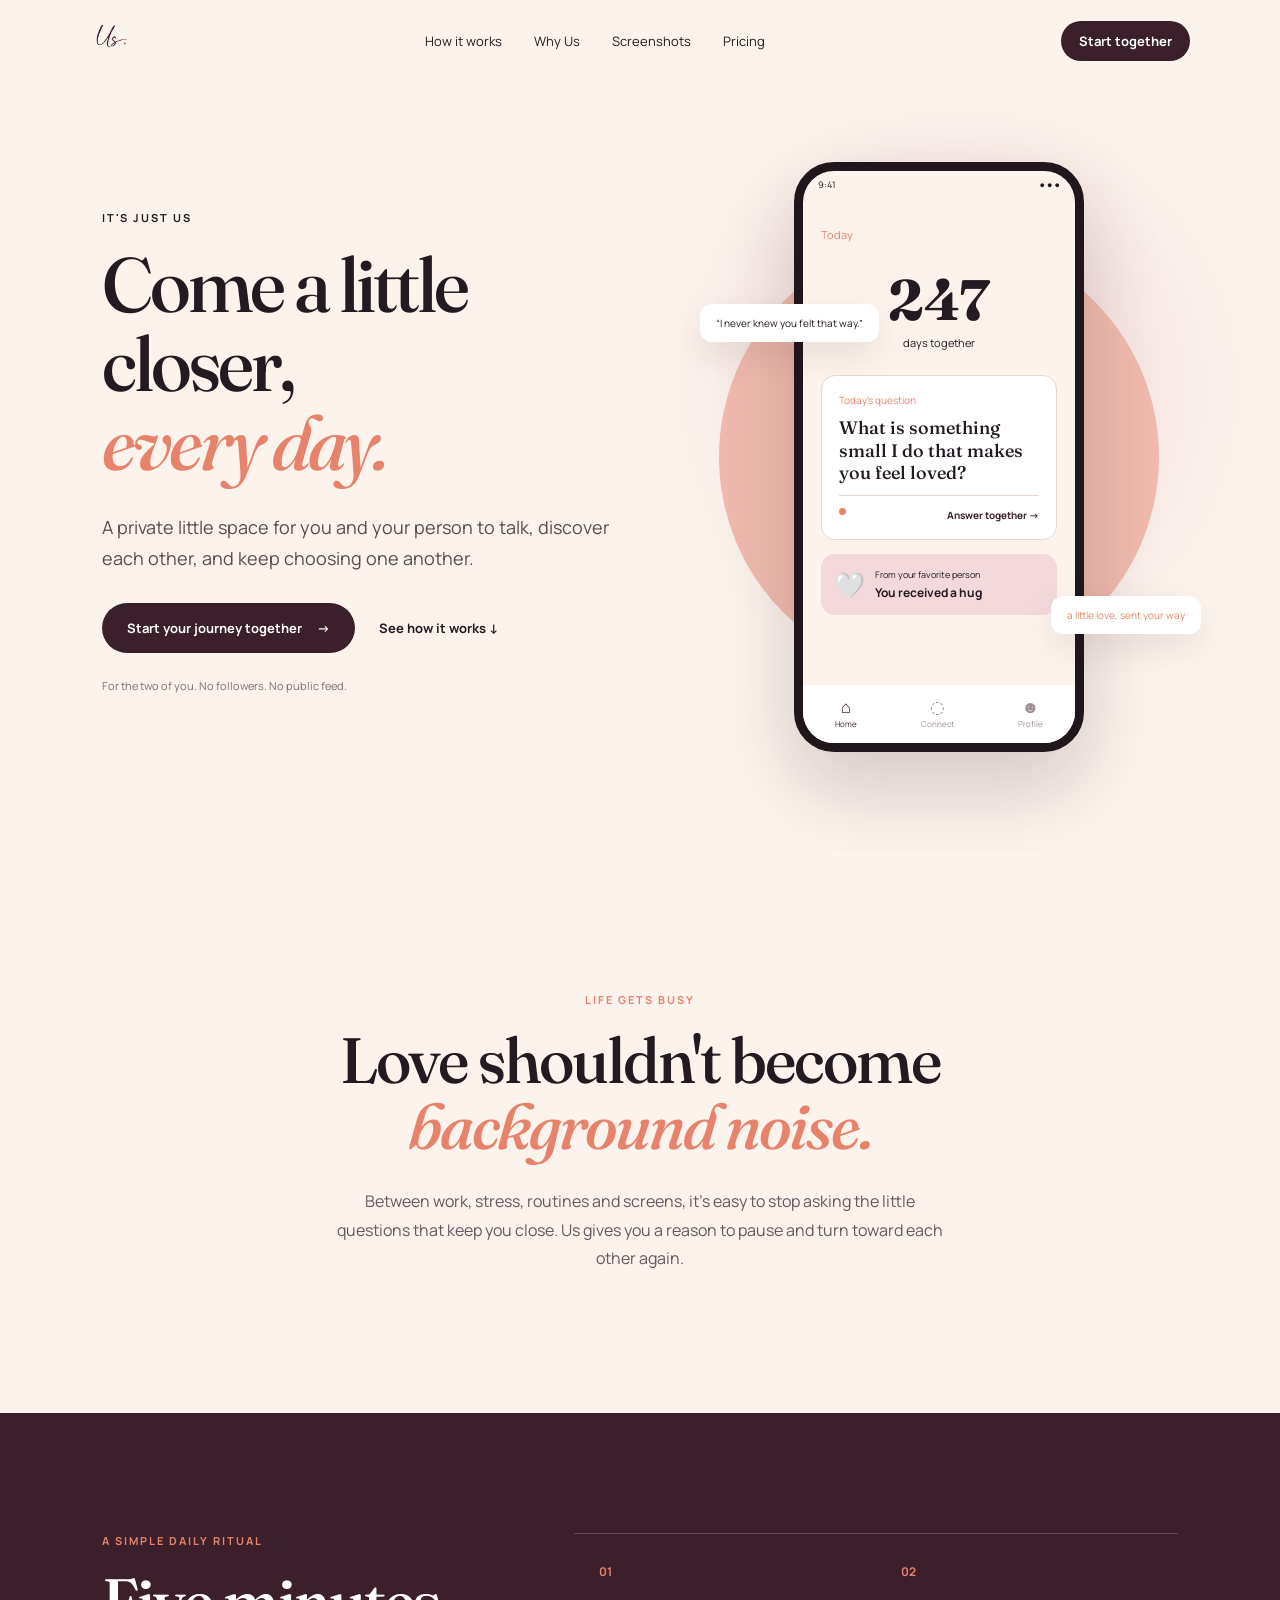
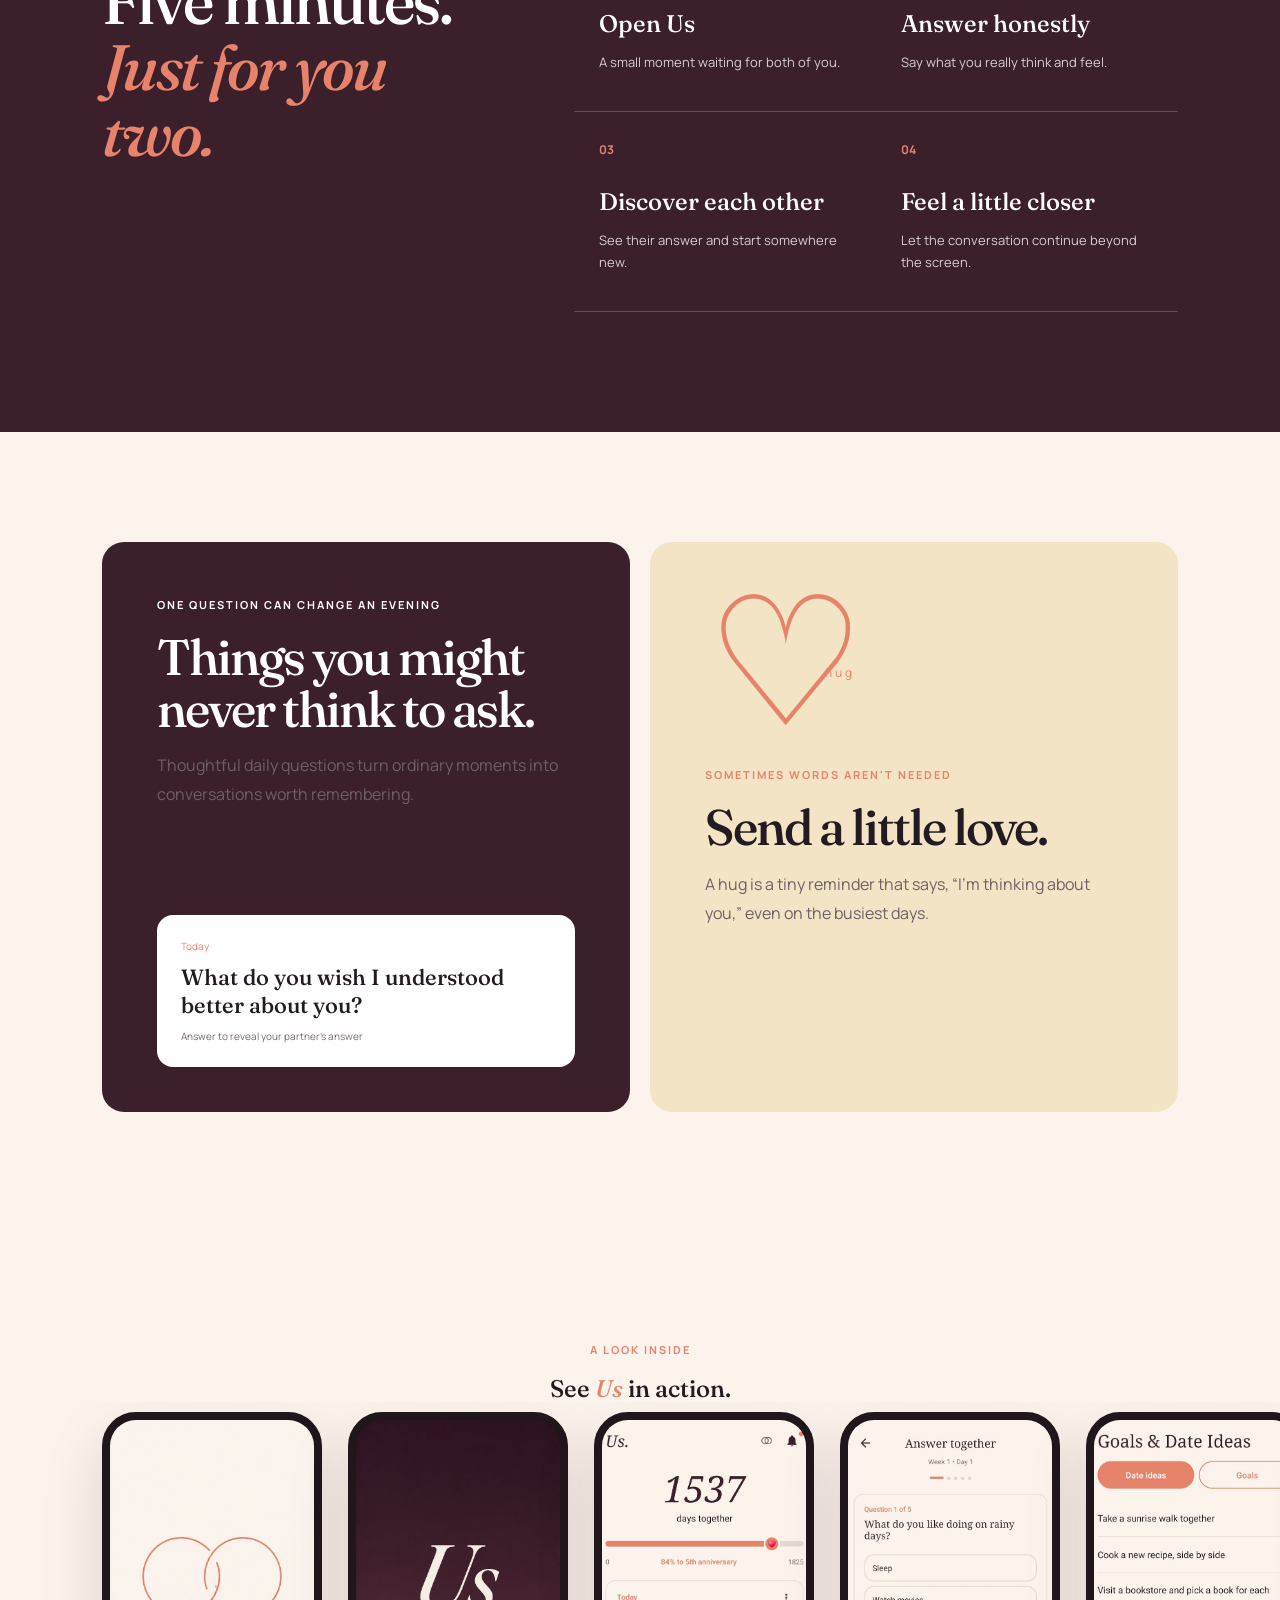
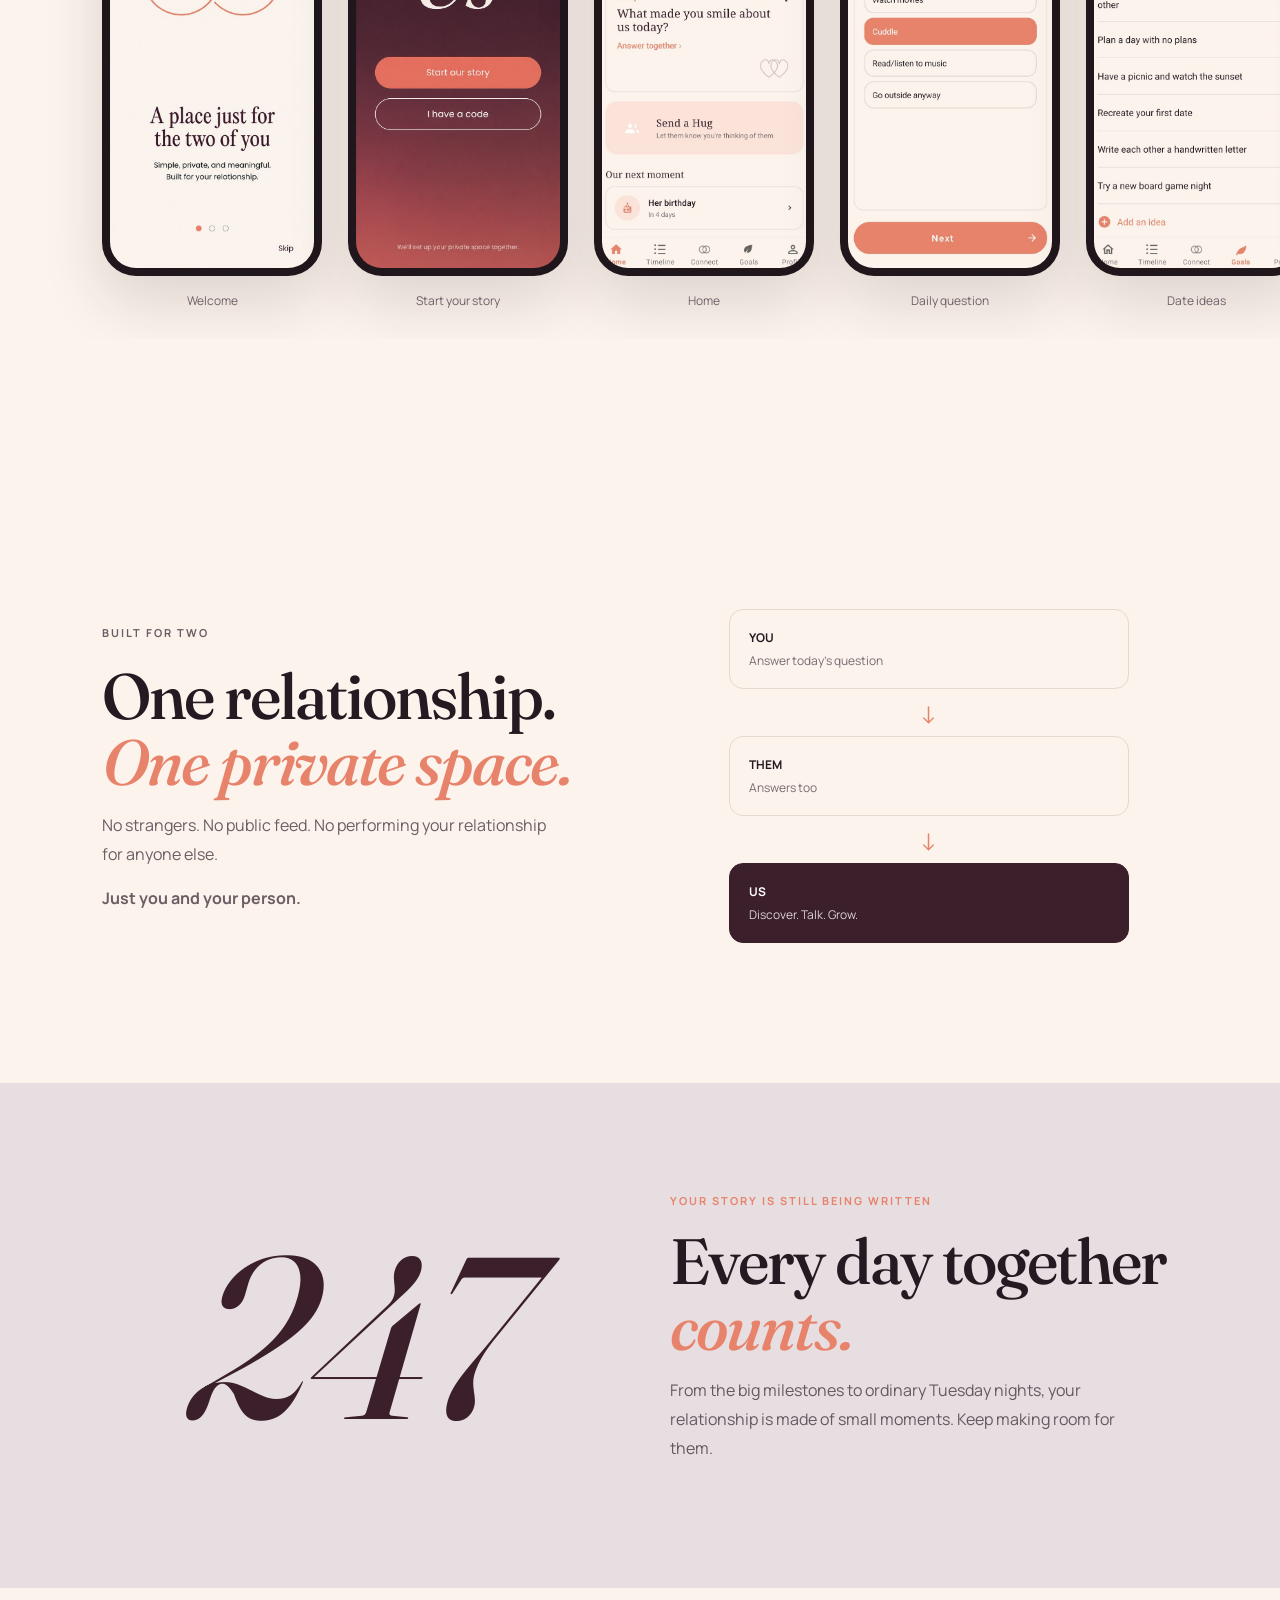
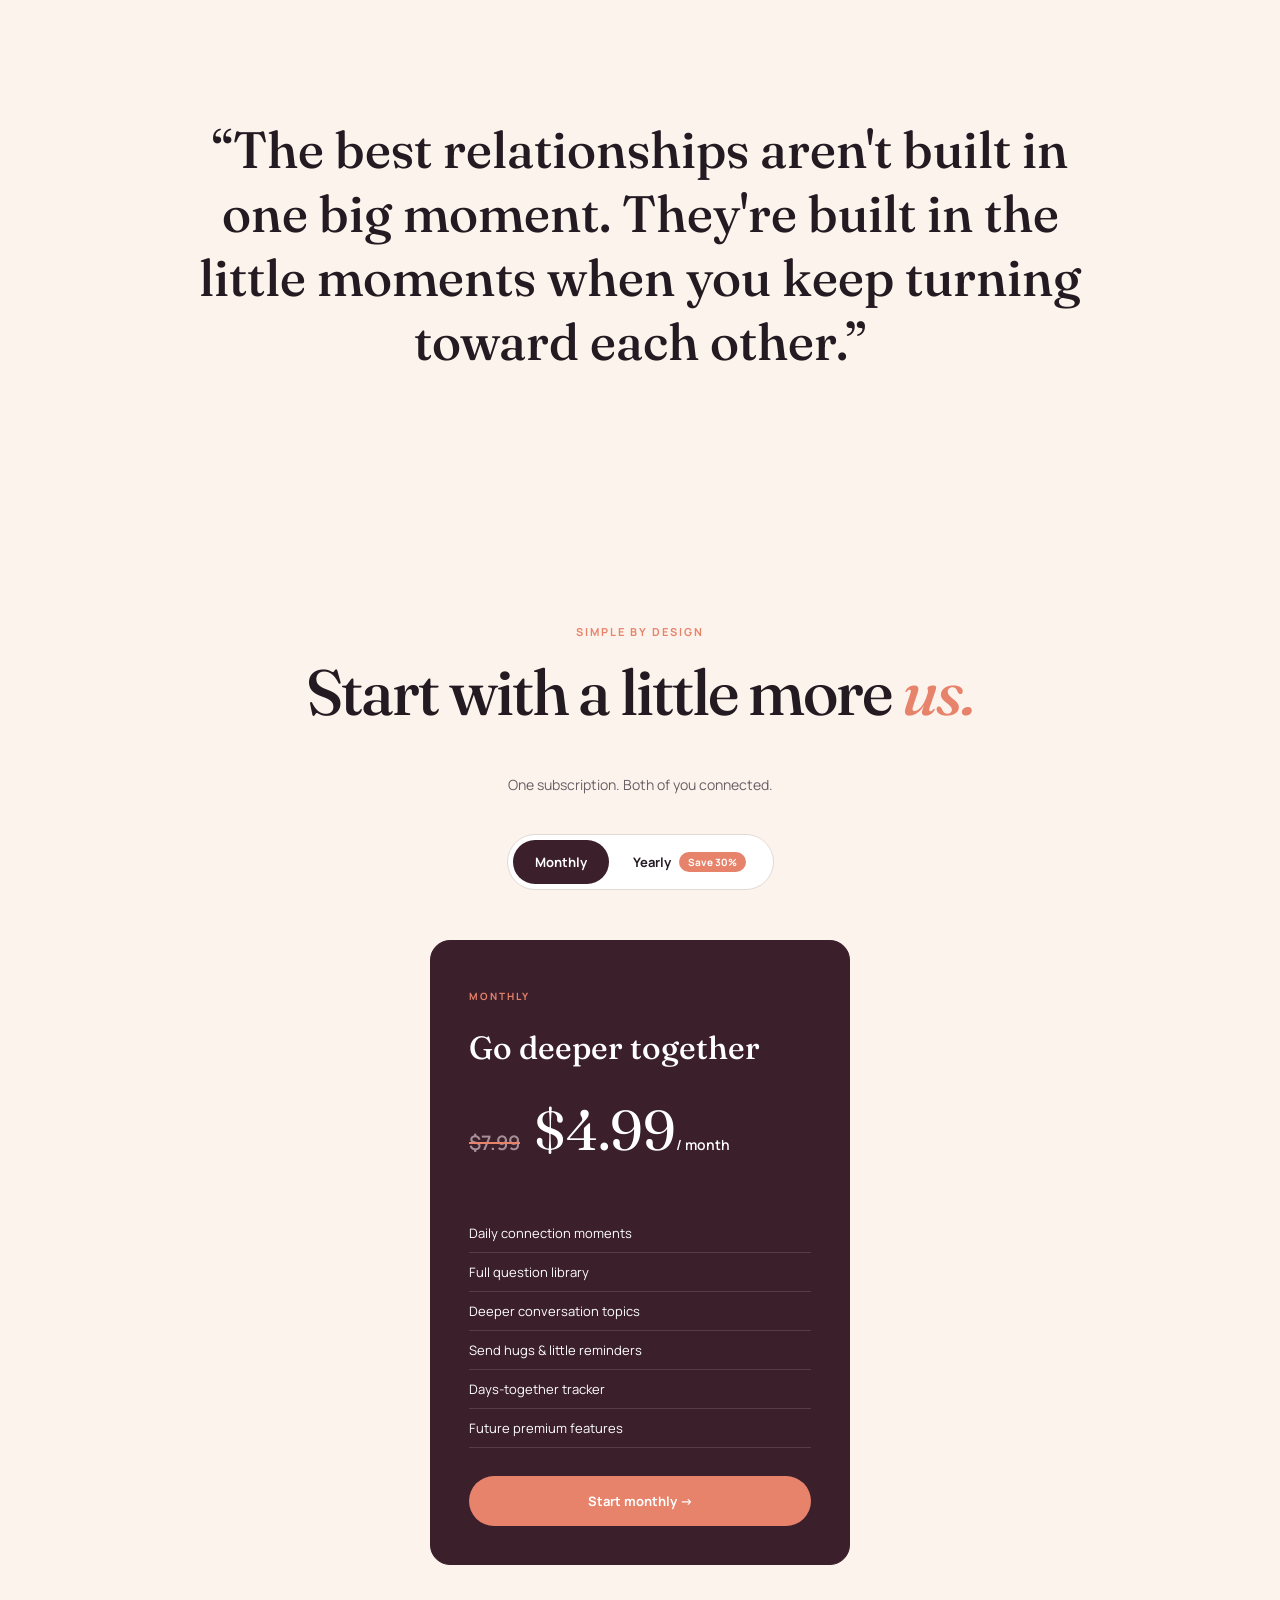
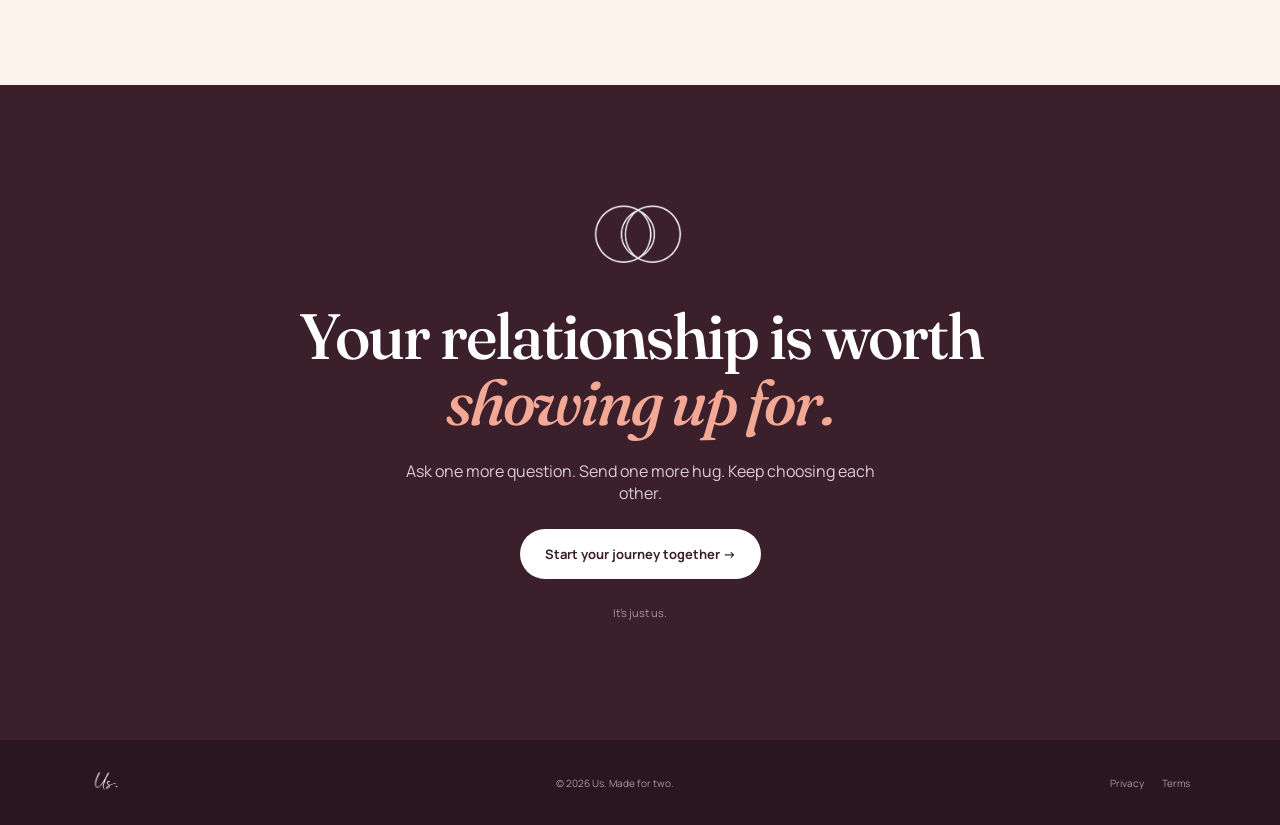
==== index.html @ fa0d7d80 "Add files via upload" ====
<!doctype html><html lang="en"><head><meta charset="utf-8"><meta name="viewport" content="width=device-width,initial-scale=1"><title>Us — Come a little closer, every day.</title><meta name="description" content="Us is a private space for couples to connect through daily questions, shared moments, and little reminders of love."><link rel="preconnect" href="https://fonts.googleapis.com"><link rel="preconnect" href="https://fonts.gstatic.com" crossorigin><link href="https://fonts.googleapis.com/css2?family=Fraunces:opsz,wght@9..144,500;9..144,600;9..144,700&family=Manrope:wght@400;500;600;700&display=swap" rel="stylesheet"><link rel="stylesheet" href="style.css"></head><body>
<nav><a class="brand" href="#"><img src="assets/img_logo_us_wordmark.png" alt="Us"></a><div class="navlinks"><a href="#how">How it works</a><a href="#features">Why Us</a><a href="#screenshots">Screenshots</a><a href="#pricing">Pricing</a></div><a class="btn small" href="#start">Start together</a></nav>
<main>
<section class="hero"><div class="hero-copy"><p class="eyebrow">IT'S JUST US</p><h1>Come a little closer,<br><em>every day.</em></h1><p class="lead">A private little space for you and your person to talk, discover each other, and keep choosing one another.</p><div class="actions"><a class="btn" href="#start">Start your journey together <span>→</span></a><a class="textlink" href="#how">See how it works ↓</a></div><p class="micro">For the two of you. No followers. No public feed.</p></div><div class="phone-wrap"><div class="halo"></div><div class="phone"><div class="status"><span>9:41</span><span>● ● ●</span></div><div class="screen"><p class="today">Today</p><h3>247</h3><p class="days">days together</p><div class="question"><span>Today’s question</span><strong>What is something small I do that makes you feel loved?</strong><div class="qfooter"><i></i><b>Answer together →</b></div></div><div class="hug"><span>🤍</span><div><small>From your favorite person</small><strong>You received a hug</strong></div></div><div class="tabs"><span class="active">⌂<small>Home</small></span><span>◌<small>Connect</small></span><span>☻<small>Profile</small></span></div></div></div><div class="floating-note note1">“I never knew you felt that way.”</div><div class="floating-note note2">a little love, sent your way</div></div></section>
<section class="intro"><p class="eyebrow coral">LIFE GETS BUSY</p><h2>Love shouldn't become<br><em>background noise.</em></h2><p>Between work, stress, routines and screens, it's easy to stop asking the little questions that keep you close. Us gives you a reason to pause and turn toward each other again.</p></section>
<section id="how" class="how"><div><p class="eyebrow coral">A SIMPLE DAILY RITUAL</p><h2>Five minutes.<br><em>Just for you two.</em></h2></div><div class="steps"><article><b>01</b><h3>Open Us</h3><p>A small moment waiting for both of you.</p></article><article><b>02</b><h3>Answer honestly</h3><p>Say what you really think and feel.</p></article><article><b>03</b><h3>Discover each other</h3><p>See their answer and start somewhere new.</p></article><article><b>04</b><h3>Feel a little closer</h3><p>Let the conversation continue beyond the screen.</p></article></div></section>
<section id="features" class="feature-block"><div class="feature-card plum"><p class="eyebrow">ONE QUESTION CAN CHANGE AN EVENING</p><h2>Things you might never think to ask.</h2><p>Thoughtful daily questions turn ordinary moments into conversations worth remembering.</p><div class="mini-card"><span>Today</span><strong>What do you wish I understood better about you?</strong><small>Answer to reveal your partner's answer</small></div></div><div class="feature-card cream"><div class="hug-art">♡<span>hug</span></div><p class="eyebrow coral">SOMETIMES WORDS AREN'T NEEDED</p><h2>Send a little love.</h2><p>A hug is a tiny reminder that says, “I'm thinking about you,” even on the busiest days.</p></div></section>
<section id="screenshots" class="screenshots"><p class="eyebrow coral">A LOOK INSIDE</p><h2>See <em>Us</em> in action.</h2><div class="shot-row">
<figure class="shot"><div class="mini-phone"><img src="assets/screenshots/onboarding_intro.jpg" alt="Onboarding screen: a place just for the two of you"></div><figcaption>Welcome</figcaption></figure>
<figure class="shot"><div class="mini-phone"><img src="assets/screenshots/welcome_start.jpg" alt="Start your story screen"></div><figcaption>Start your story</figcaption></figure>
<figure class="shot"><div class="mini-phone"><img src="assets/screenshots/home_screen.jpg" alt="Home screen showing days together counter"></div><figcaption>Home</figcaption></figure>
<figure class="shot"><div class="mini-phone"><img src="assets/screenshots/q_rainy_days.jpg" alt="Daily question screen"></div><figcaption>Daily question</figcaption></figure>
<figure class="shot"><div class="mini-phone"><img src="assets/screenshots/goals_date_ideas.jpg" alt="Date ideas list screen"></div><figcaption>Date ideas</figcaption></figure>
<figure class="shot"><div class="mini-phone"><img src="assets/screenshots/goals_progress.jpg" alt="Shared goals progress screen"></div><figcaption>Shared goals</figcaption></figure>
<figure class="shot"><div class="mini-phone"><img src="assets/screenshots/timeline_photos.jpg" alt="Timeline of couple photos and memories"></div><figcaption>Your timeline</figcaption></figure>
<figure class="shot"><div class="mini-phone"><img src="assets/screenshots/milestone_365.jpg" alt="365 days together milestone screen"></div><figcaption>Milestones</figcaption></figure>
<figure class="shot"><div class="mini-phone"><img src="assets/screenshots/privacy_promise.jpg" alt="Privacy promise screen"></div><figcaption>Private, always</figcaption></figure>
</div></section>
<section class="private"><div class="private-copy"><p class="eyebrow coral">BUILT FOR TWO</p><h2>One relationship.<br><em>One private space.</em></h2><p>No strangers. No public feed. No performing your relationship for anyone else.</p><p><strong>Just you and your person.</strong></p></div><div class="flow"><div>YOU <span>Answer today’s question</span></div><i>↓</i><div>THEM <span>Answers too</span></div><i>↓</i><div class="usflow">US <span>Discover. Talk. Grow.</span></div></div></section>
<section class="story"><div class="number">247</div><div><p class="eyebrow coral">YOUR STORY IS STILL BEING WRITTEN</p><h2>Every day together<br><em>counts.</em></h2><p>From the big milestones to ordinary Tuesday nights, your relationship is made of small moments. Keep making room for them.</p></div></section>
<section class="quote"><blockquote>“The best relationships aren't built in one big moment. They're built in the little moments when you keep turning toward each other.”</blockquote></section>
<section id="pricing" class="pricing"><p class="eyebrow coral">SIMPLE BY DESIGN</p><h2>Start with a little more <em>us.</em></h2><p class="both center">One subscription. Both of you connected.</p>
<div class="toggle" role="tablist" aria-label="Billing period"><button type="button" class="toggle-btn active" data-plan="monthly">Monthly</button><button type="button" class="toggle-btn" data-plan="yearly">Yearly <span class="save">Save 30%</span></button></div>
<div class="plans">
<article class="premium" data-plan-card="monthly"><p class="plan">MONTHLY</p><h3>Go deeper together</h3><div class="price-block"><span class="price-was">$7.99</span><span class="price-now">$4.99<small>/ month</small></span></div><ul><li>Daily connection moments</li><li>Full question library</li><li>Deeper conversation topics</li><li>Send hugs & little reminders</li><li>Days-together tracker</li><li>Future premium features</li></ul><a href="#start" class="btn">Start monthly →</a></article>
<article class="premium best" data-plan-card="yearly" hidden><span class="best-badge">Save 30%</span><p class="plan">YEARLY</p><h3>Go deeper together</h3><div class="price-block"><span class="price-was">$95.88</span><span class="price-now">$41.90<small>/ year</small></span></div><p class="price-note">Just $3.49/month, billed annually</p><ul><li>Daily connection moments</li><li>Full question library</li><li>Deeper conversation topics</li><li>Send hugs & little reminders</li><li>Days-together tracker</li><li>Future premium features</li></ul><a href="#start" class="btn">Start yearly →</a></article>
</div>
<script>document.querySelectorAll('.toggle-btn').forEach(function(btn){btn.addEventListener('click',function(){document.querySelectorAll('.toggle-btn').forEach(function(b){b.classList.remove('active')});btn.classList.add('active');var plan=btn.getAttribute('data-plan');document.querySelectorAll('[data-plan-card]').forEach(function(el){el.hidden=el.getAttribute('data-plan-card')!==plan;});});});</script>
</section>
<section class="final" id="start"><img src="assets/img_logo_mark.png" alt="Us"><h2>Your relationship is worth<br><em>showing up for.</em></h2><p>Ask one more question. Send one more hug. Keep choosing each other.</p><a class="btn light" href="#">Start your journey together →</a><small>It's just us.</small></section>
</main><footer><img src="assets/img_logo_us_wordmark.png" alt="Us"><span>© 2026 Us. Made for two.</span><div><a href="#">Privacy</a><a href="#">Terms</a></div></footer>
</body></html>
---- style.css ----
:root{--plum:#3B1F2B;--coral:#E8836B;--cream:#FBF3EC;--ink:#241A22;--line:#E4D9D0;--gold:#C9A24B}*{box-sizing:border-box}html{scroll-behavior:smooth}body{margin:0;background:var(--cream);color:var(--ink);font-family:Manrope,Arial,sans-serif}nav{height:82px;display:flex;align-items:center;justify-content:space-between;padding:0 7%;position:relative;z-index:5}.brand img,footer img{height:33px;width:auto}.navlinks{display:flex;gap:32px}.navlinks a,footer a{font-size:13px;color:var(--ink);text-decoration:none}.btn{display:inline-flex;gap:15px;align-items:center;justify-content:center;background:var(--plum);color:white;text-decoration:none;padding:16px 25px;border-radius:999px;font-size:13px;font-weight:700}.btn.small{padding:11px 18px}.hero{min-height:720px;padding:80px 8% 100px;display:grid;grid-template-columns:1.05fr .95fr;gap:70px;align-items:center;overflow:hidden;background:radial-gradient(circle at 75% 40%,#f3d9dc 0,transparent 29%)}.eyebrow{font-size:11px;letter-spacing:2px;font-weight:700;margin:0 0 20px}.coral{color:var(--coral)}h1,h2{font-family:Fraunces,Georgia,serif;font-weight:500;line-height:1.03;margin:0}h1{font-size:clamp(54px,6vw,86px);letter-spacing:-3px}h1 em,h2 em{font-style:italic;color:var(--coral)}.lead{font-size:18px;line-height:1.7;max-width:560px;margin:30px 0;color:#594b52}.actions{display:flex;align-items:center;gap:24px}.textlink{font-size:13px;color:var(--ink);text-decoration:none;font-weight:700}.micro{font-size:11px;margin-top:25px;color:#7e7076}.phone-wrap{position:relative;min-height:500px;display:flex;justify-content:center;align-items:center}.halo{position:absolute;width:440px;height:440px;border-radius:50%;background:#f0bbae}.phone{width:290px;height:590px;background:#1f171c;border:9px solid #1f171c;border-radius:40px;position:relative;z-index:1;box-shadow:0 35px 80px #3b1f2b33;overflow:hidden}.status{height:28px;background:var(--cream);padding:7px 15px;font-size:9px;display:flex;justify-content:space-between}.screen{background:var(--cream);height:calc(100% - 28px);padding:28px 18px}.today{color:var(--coral);font-size:11px;margin:0}.screen h3{font-family:Fraunces;font-size:57px;text-align:center;margin:22px 0 0}.days{text-align:center;margin:0 0 25px;font-size:11px}.question{border:1px solid var(--line);background:white;border-radius:14px;padding:17px;display:grid;gap:10px}.question span,.question small{font-size:10px;color:var(--coral)}.question strong{font-family:Fraunces;font-size:18px;line-height:1.25;font-weight:500}.qfooter{border-top:1px solid var(--line);padding-top:12px;display:flex;justify-content:space-between;font-size:10px;color:var(--plum)}.qfooter i{width:7px;height:7px;background:var(--coral);border-radius:50%}.hug{margin-top:14px;background:#f3d9dc;border-radius:14px;padding:13px;display:flex;gap:10px;align-items:center}.hug span{font-size:25px}.hug small,.hug strong{display:block;font-size:9px}.hug strong{font-size:12px;margin-top:3px}.tabs{position:absolute;bottom:0;left:0;right:0;height:58px;background:white;display:flex;justify-content:space-around;padding-top:10px}.tabs span{font-size:17px;text-align:center;color:#9b8e94}.tabs small{display:block;font-size:8px}.tabs .active{color:var(--plum)}.floating-note{position:absolute;z-index:2;background:white;padding:12px 16px;border-radius:12px;font-size:10px;box-shadow:0 14px 35px #3b1f2b18}.note1{left:0;top:24%}.note2{right:-5%;bottom:20%;color:var(--coral)}.intro{text-align:center;padding:140px 20px;max-width:800px;margin:auto}.intro h2,.how h2,.feature-card h2,.private h2,.story h2,.pricing h2,.final h2{font-size:clamp(40px,5vw,68px);letter-spacing:-2px}.intro>p:last-child{max-width:610px;margin:28px auto 0;line-height:1.8;color:#665860}.how{background:var(--plum);color:white;padding:120px 8%;display:grid;grid-template-columns:.8fr 1.2fr;gap:70px}.steps{display:grid;grid-template-columns:1fr 1fr;border-top:1px solid #ffffff33}.steps article{padding:25px;border-bottom:1px solid #ffffff33}.steps b{color:var(--coral);font-size:12px}.steps h3{font-family:Fraunces;font-size:24px;font-weight:500;margin:28px 0 8px}.steps p{font-size:13px;color:#d7cdd2;line-height:1.7}.feature-block{padding:110px 8%;display:grid;grid-template-columns:1fr 1fr;gap:20px}.feature-card{min-height:570px;border-radius:22px;padding:55px;position:relative;overflow:hidden}.feature-card h2{font-size:50px;max-width:500px}.feature-card>p:not(.eyebrow){line-height:1.8;max-width:480px;color:#6d6067}.plum{background:var(--plum);color:white}.plum .mini-card{position:absolute;bottom:45px;left:55px;right:55px;background:#fff;color:var(--ink);border-radius:16px;padding:24px;display:grid;gap:10px}.mini-card span{color:var(--coral);font-size:10px}.mini-card strong{font-family:Fraunces;font-size:22px;font-weight:500}.mini-card small{font-size:10px;color:#75686f}.cream{background:#f3e4c5}.hug-art{height:170px;font-family:Fraunces;font-size:180px;color:var(--coral);line-height:.7;position:relative}.hug-art span{font-family:Manrope;font-size:12px;letter-spacing:3px;position:absolute;top:72px;left:120px}.private{padding:140px 8%;display:grid;grid-template-columns:1fr 1fr;gap:80px;align-items:center}.private-copy p{line-height:1.8;color:#6b5e65;max-width:460px}.flow{max-width:400px;margin:auto;width:100%}.flow div{border:1px solid var(--line);border-radius:14px;padding:19px;font-weight:700;font-size:12px}.flow span{display:block;font-weight:400;color:#776a71;margin-top:6px}.flow i{display:block;text-align:center;font-style:normal;color:var(--coral);font-size:24px;padding:7px}.flow .usflow{background:var(--plum);color:white;border-color:var(--plum)}.flow .usflow span{color:#ddd1d6}.story{background:#e7dee2;padding:110px 8%;display:grid;grid-template-columns:1fr 1fr;align-items:center;gap:60px}.number{font-family:Fraunces;font-size:clamp(110px,18vw,250px);font-style:italic;color:var(--plum);text-align:center}.story p:last-child{line-height:1.8;color:#665860;max-width:480px}.quote{padding:130px 15%;text-align:center}.quote blockquote{font-family:Fraunces;font-size:clamp(30px,4vw,52px);line-height:1.25;margin:0;font-weight:500}.pricing{text-align:center;padding:120px 8%}.pricing h2{margin-bottom:50px}.plans{display:grid;grid-template-columns:1fr 1fr;max-width:850px;margin:auto;text-align:left;gap:18px}.plans article{border:1px solid var(--line);padding:38px;border-radius:20px;background:white;display:flex;flex-direction:column}.plans ul{flex:1}.plans .premium{background:var(--plum);color:white;border-color:var(--plum)}.plan{font-size:10px;letter-spacing:2px;font-weight:700;color:var(--coral)}.plans h3{font-family:Fraunces;font-size:32px;font-weight:500;margin:15px 0}.plans ul{padding:0;list-style:none;margin:28px 0}.plans li{font-size:13px;padding:10px 0;border-bottom:1px solid #e8e0dc}.premium li{border-color:#ffffff22}.price-block{margin:18px 0 26px}.price-view{display:flex;align-items:baseline;gap:14px;font-family:Fraunces;font-size:46px}.price-was{font-family:Manrope;font-size:19px;font-weight:600;color:#c9a3ad;text-decoration:line-through;text-decoration-color:var(--coral)}.price-now small{font-family:Manrope;font-size:12px}.both{font-size:12px;color:#d8cdd2}.outline{display:block;text-align:center;border:1px solid var(--plum);color:var(--plum);text-decoration:none;border-radius:999px;padding:15px;font-size:13px;font-weight:700}.premium .btn{background:var(--coral);width:100%}
.both.center{max-width:480px;margin:0 auto 40px;text-align:center;color:#6b5e65;font-size:14px}
.toggle{display:inline-flex;background:white;border:1px solid var(--line);border-radius:999px;padding:5px;margin:0 auto 50px;gap:2px}
.toggle-btn{border:none;background:transparent;padding:12px 22px;border-radius:999px;font-size:13px;font-weight:700;cursor:pointer;color:var(--ink);display:flex;align-items:center;gap:8px;font-family:Manrope,Arial,sans-serif}
.toggle-btn.active{background:var(--plum);color:white}
.toggle-btn .save{font-size:10px;background:var(--coral);color:white;padding:3px 9px;border-radius:999px;font-weight:700}
.toggle-btn.active .save{background:white;color:var(--coral)}
.plans article[hidden]{display:none}
.plans:has(article[hidden]){grid-template-columns:1fr;max-width:420px}
.plans .premium{position:relative}
.plans .best{border:2px solid var(--coral)}
.best-badge{position:absolute;top:-14px;right:32px;background:var(--coral);color:white;font-size:11px;font-weight:700;padding:6px 14px;border-radius:999px;letter-spacing:.5px}
.price-block{margin:20px 0 28px;display:flex;align-items:baseline;flex-wrap:wrap;gap:14px}
.price-was{font-family:Manrope;font-size:20px;font-weight:600;color:#c9a3ad;text-decoration:line-through;text-decoration-color:var(--coral)}
.premium:not(.best) .price-was{color:#a68f96}
.price-now{font-family:Fraunces;font-size:56px;line-height:1}
.price-now small{font-family:Manrope;font-size:14px;font-weight:600}
.price-view small{font-family:Manrope;font-size:12px}
.price-note{font-size:12px;color:#d8cdd2;margin:8px 0 0}
.screenshots{text-align:center;padding:120px 0 130px}
.screenshots h2{padding:0 8%}
.shots-note{font-size:13px;color:#8b7c83;max-width:460px;margin:22px auto 55px}
.shot-row{display:flex;gap:26px;overflow-x:auto;padding:10px 8% 30px;scroll-snap-type:x mandatory;-webkit-overflow-scrolling:touch}
.shot{flex:0 0 220px;scroll-snap-align:center;margin:0}
.mini-phone{width:220px;aspect-ratio:640/1350;background:#1f171c;border:8px solid #1f171c;border-radius:34px;overflow:hidden;box-shadow:0 25px 60px #3b1f2b26}
.mini-phone img{width:100%;height:100%;object-fit:cover;display:block}
.shot figcaption{margin-top:16px;font-size:12px;color:#6d6067}.final{background:var(--plum);color:white;text-align:center;padding:120px 20px}.final img{height:58px;filter:brightness(0) invert(1);margin-bottom:35px}.final h2 em{color:#f2a895}.final p{color:#d9cdd2;margin:25px auto;max-width:500px}.light{background:white;color:var(--plum)}.final small{display:block;margin-top:26px;color:#a998a0;font-size:11px}footer{padding:30px 7%;display:flex;align-items:center;justify-content:space-between;background:#2a1620;color:#a998a0;font-size:10px}footer img{filter:brightness(0) invert(1);height:25px}footer div{display:flex;gap:18px}footer a{color:#a998a0;font-size:10px}@media(max-width:800px){nav{padding:0 5%;height:68px}.navlinks{display:none}.hero{grid-template-columns:1fr;padding:60px 7% 80px;text-align:center}.lead{margin-left:auto;margin-right:auto}.actions{justify-content:center;flex-wrap:wrap}.phone-wrap{margin-top:20px}.how,.feature-block,.private,.story{grid-template-columns:1fr;padding:80px 7%}.feature-card{min-height:520px;padding:35px}.plum .mini-card{left:25px;right:25px}.steps{margin-top:20px}.plans{grid-template-columns:1fr}.number{order:2}.screenshots{padding:80px 0 90px}.best-badge{right:24px}.floating-note{display:none}.quote{padding:90px 8%}footer{flex-direction:column;gap:18px}.story h2{font-size:50px}}@media(max-width:480px){h1{letter-spacing:-2px}.hero{padding-top:35px}.phone{transform:scale(.9)}.phone-wrap{min-height:470px}.steps{grid-template-columns:1fr}.feature-card h2{font-size:42px}.intro{padding:100px 20px}}
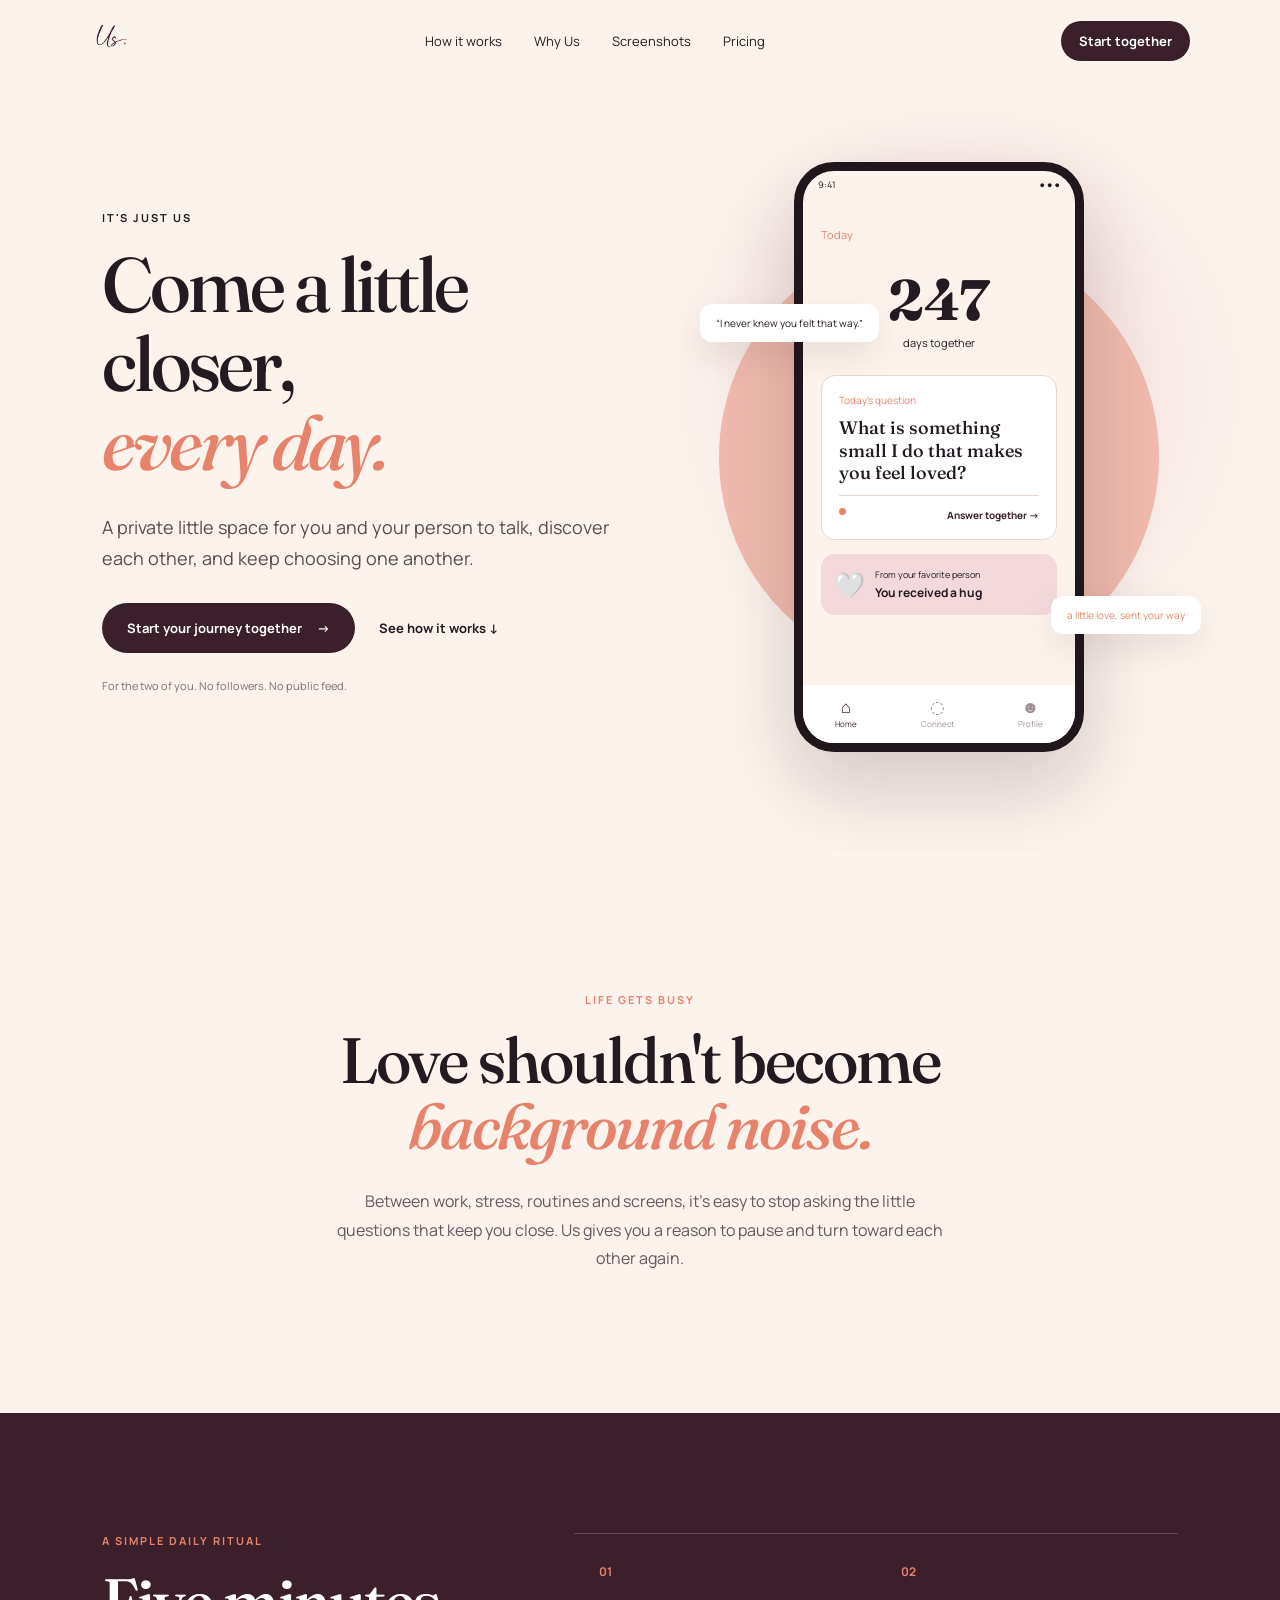
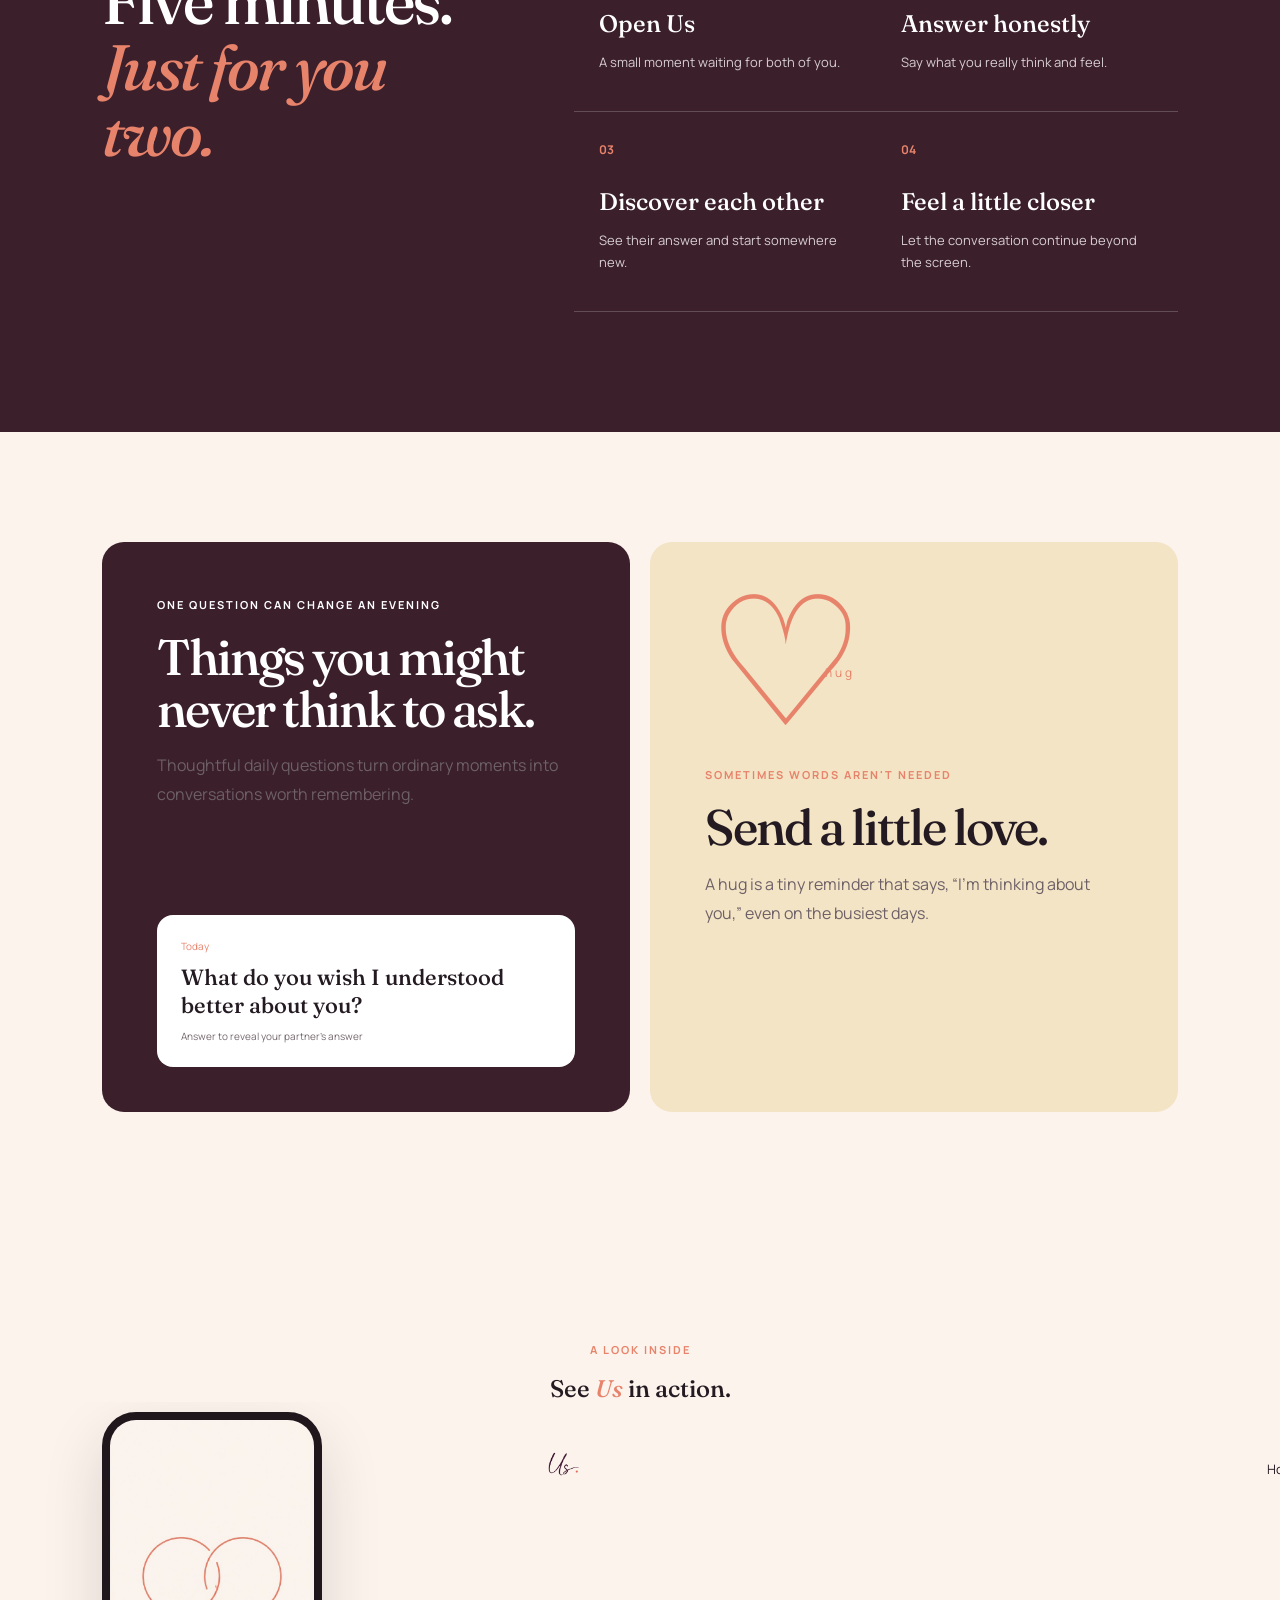
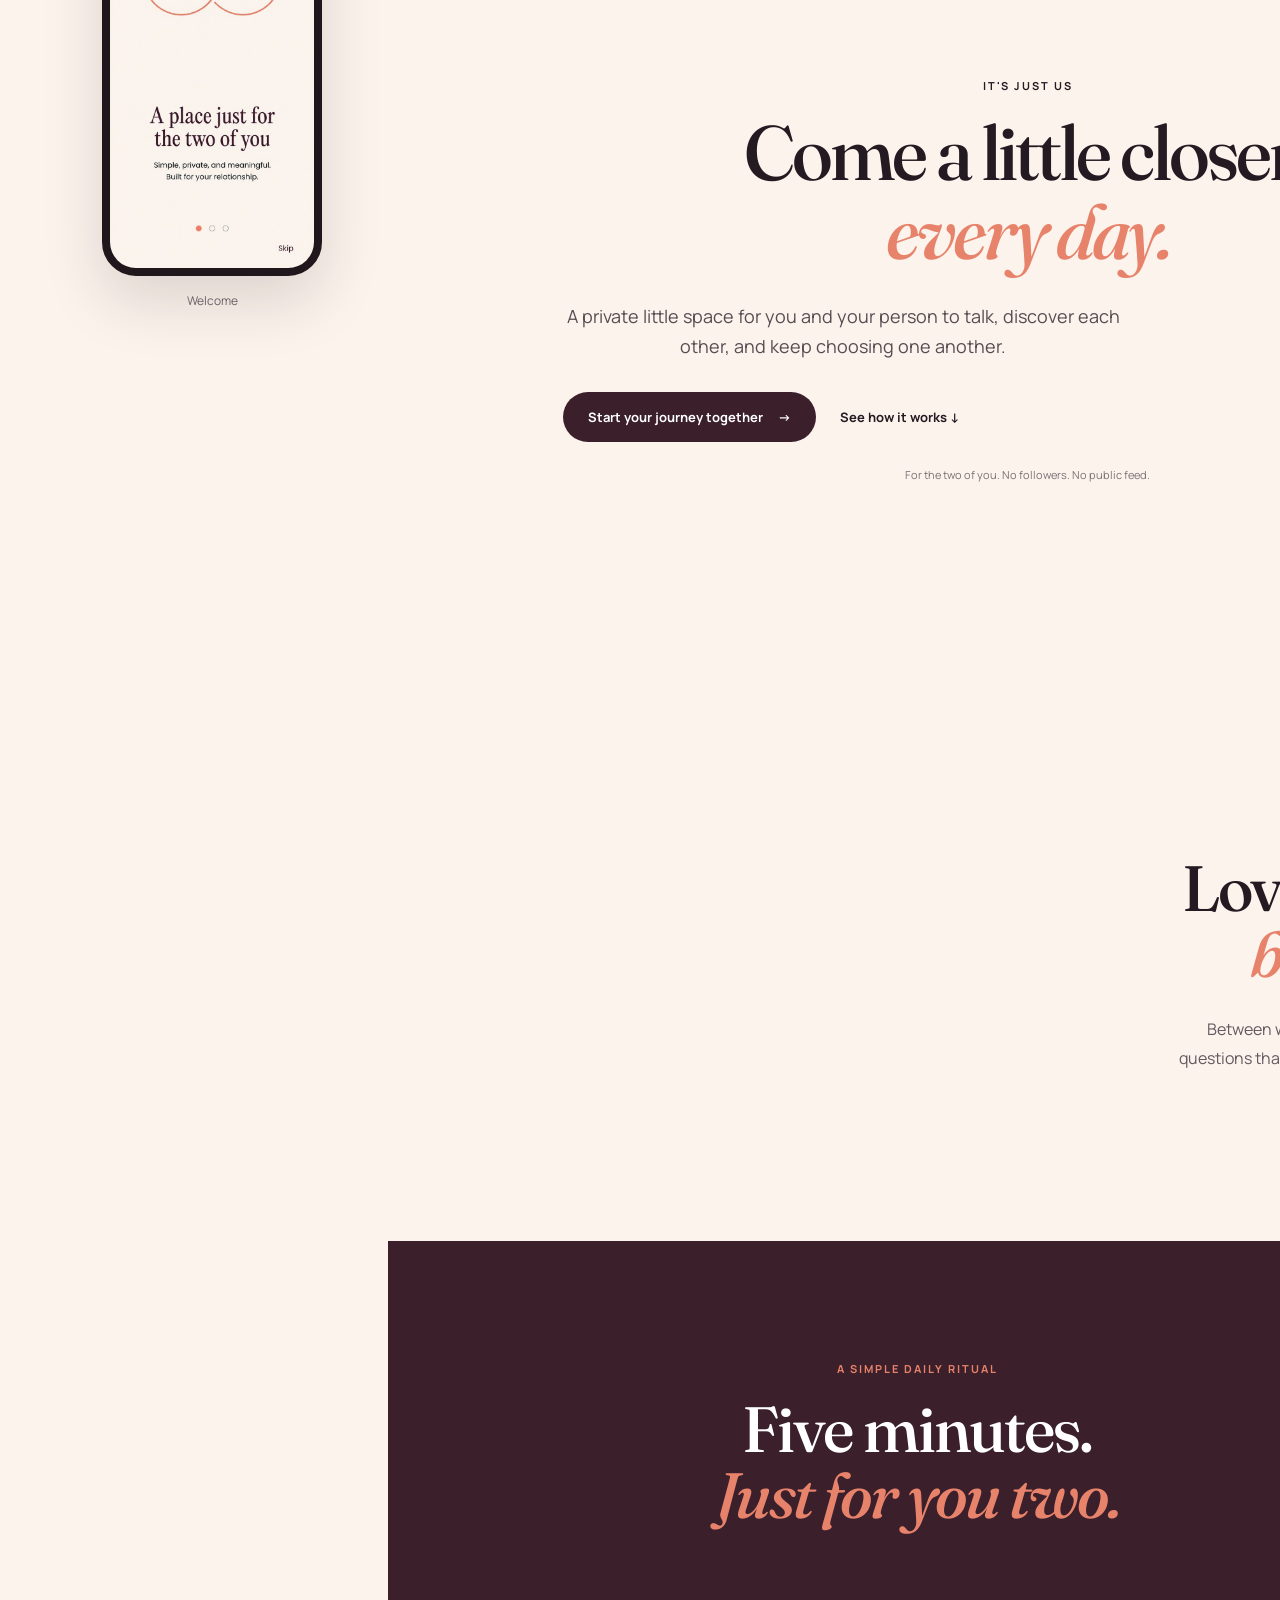
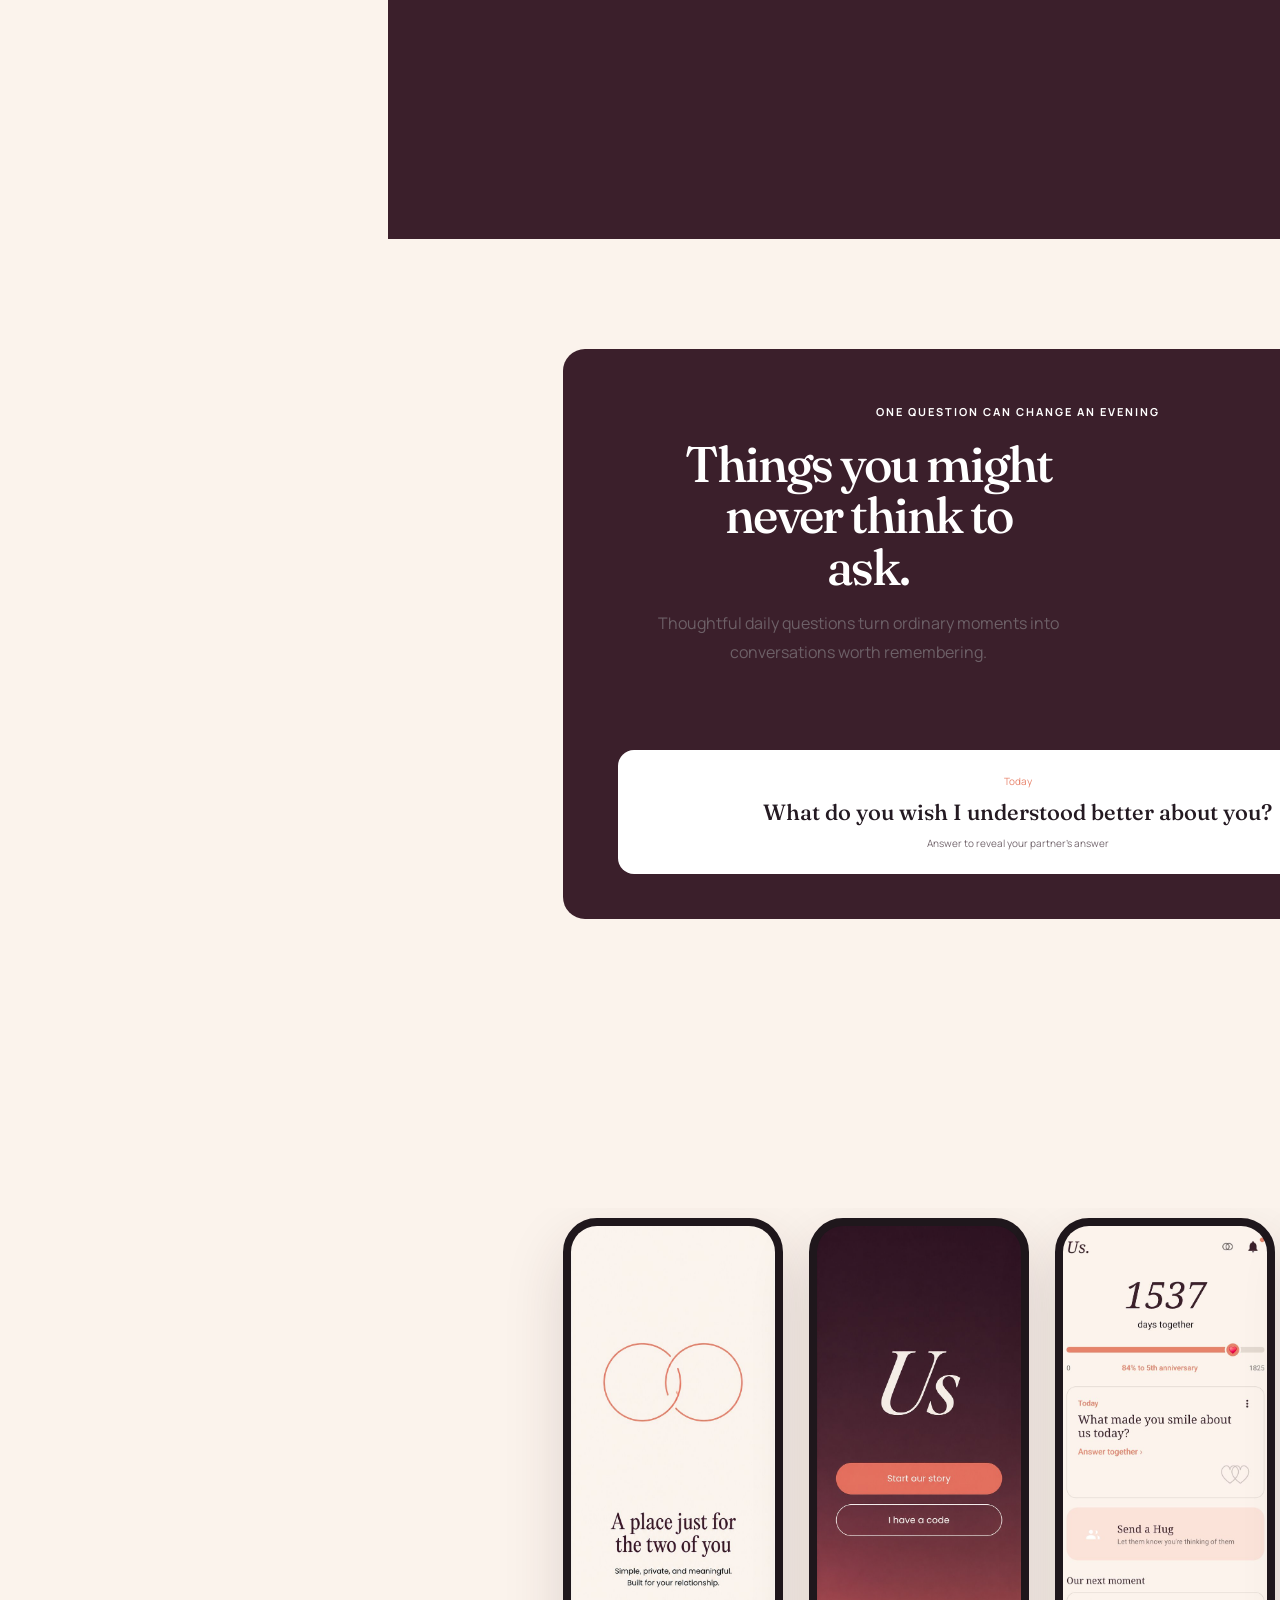
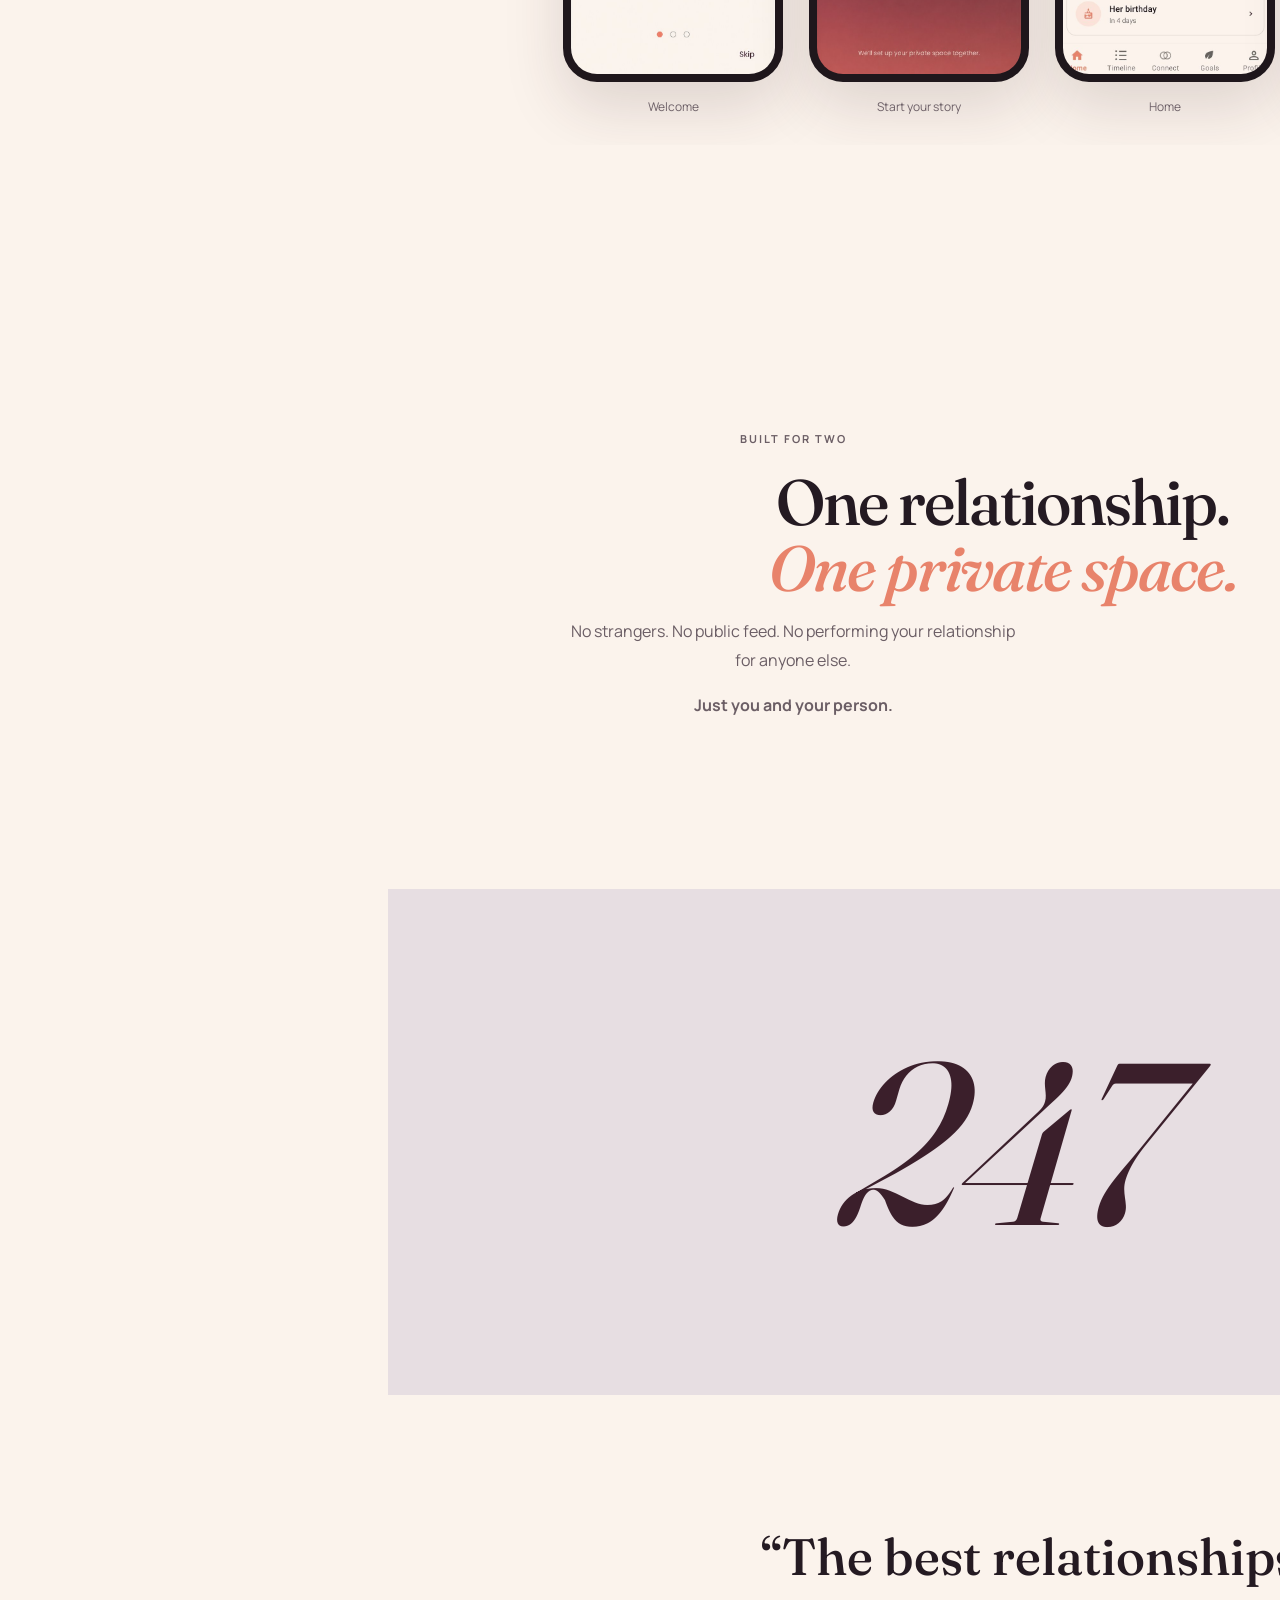
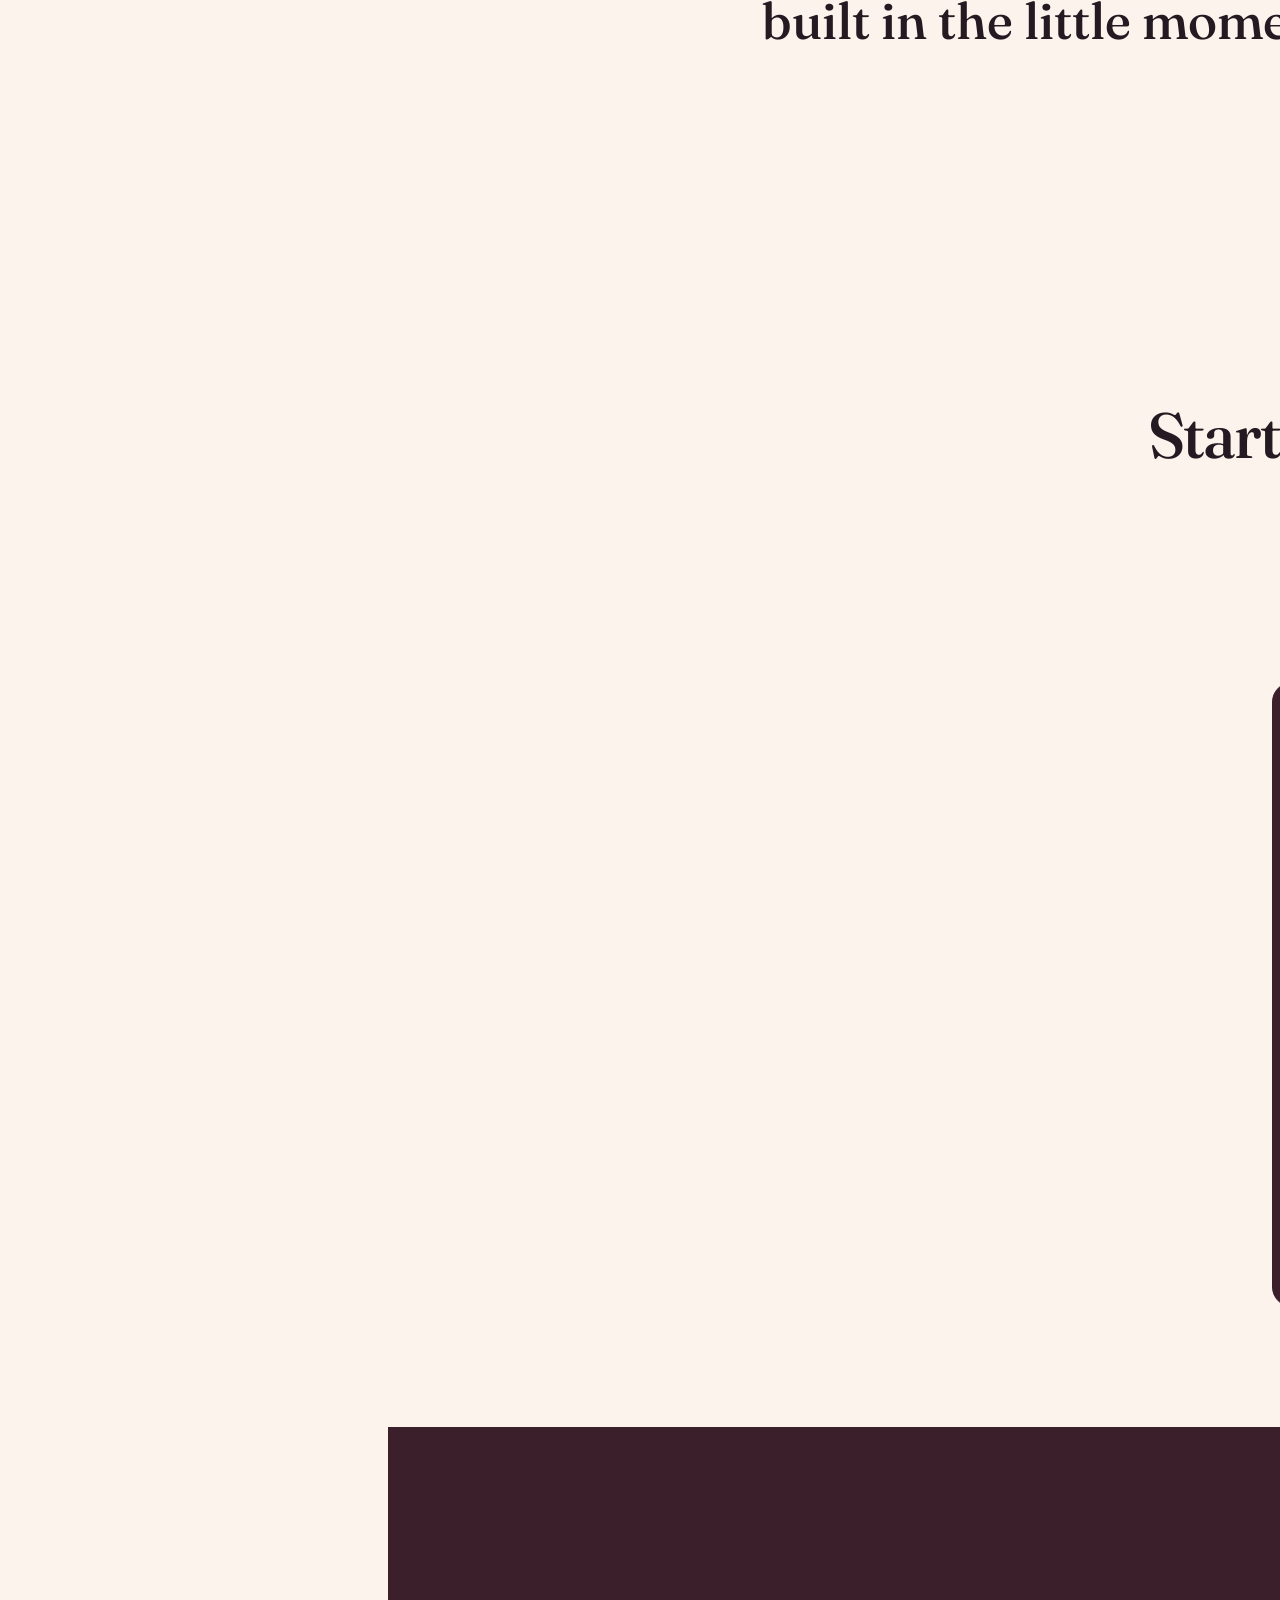
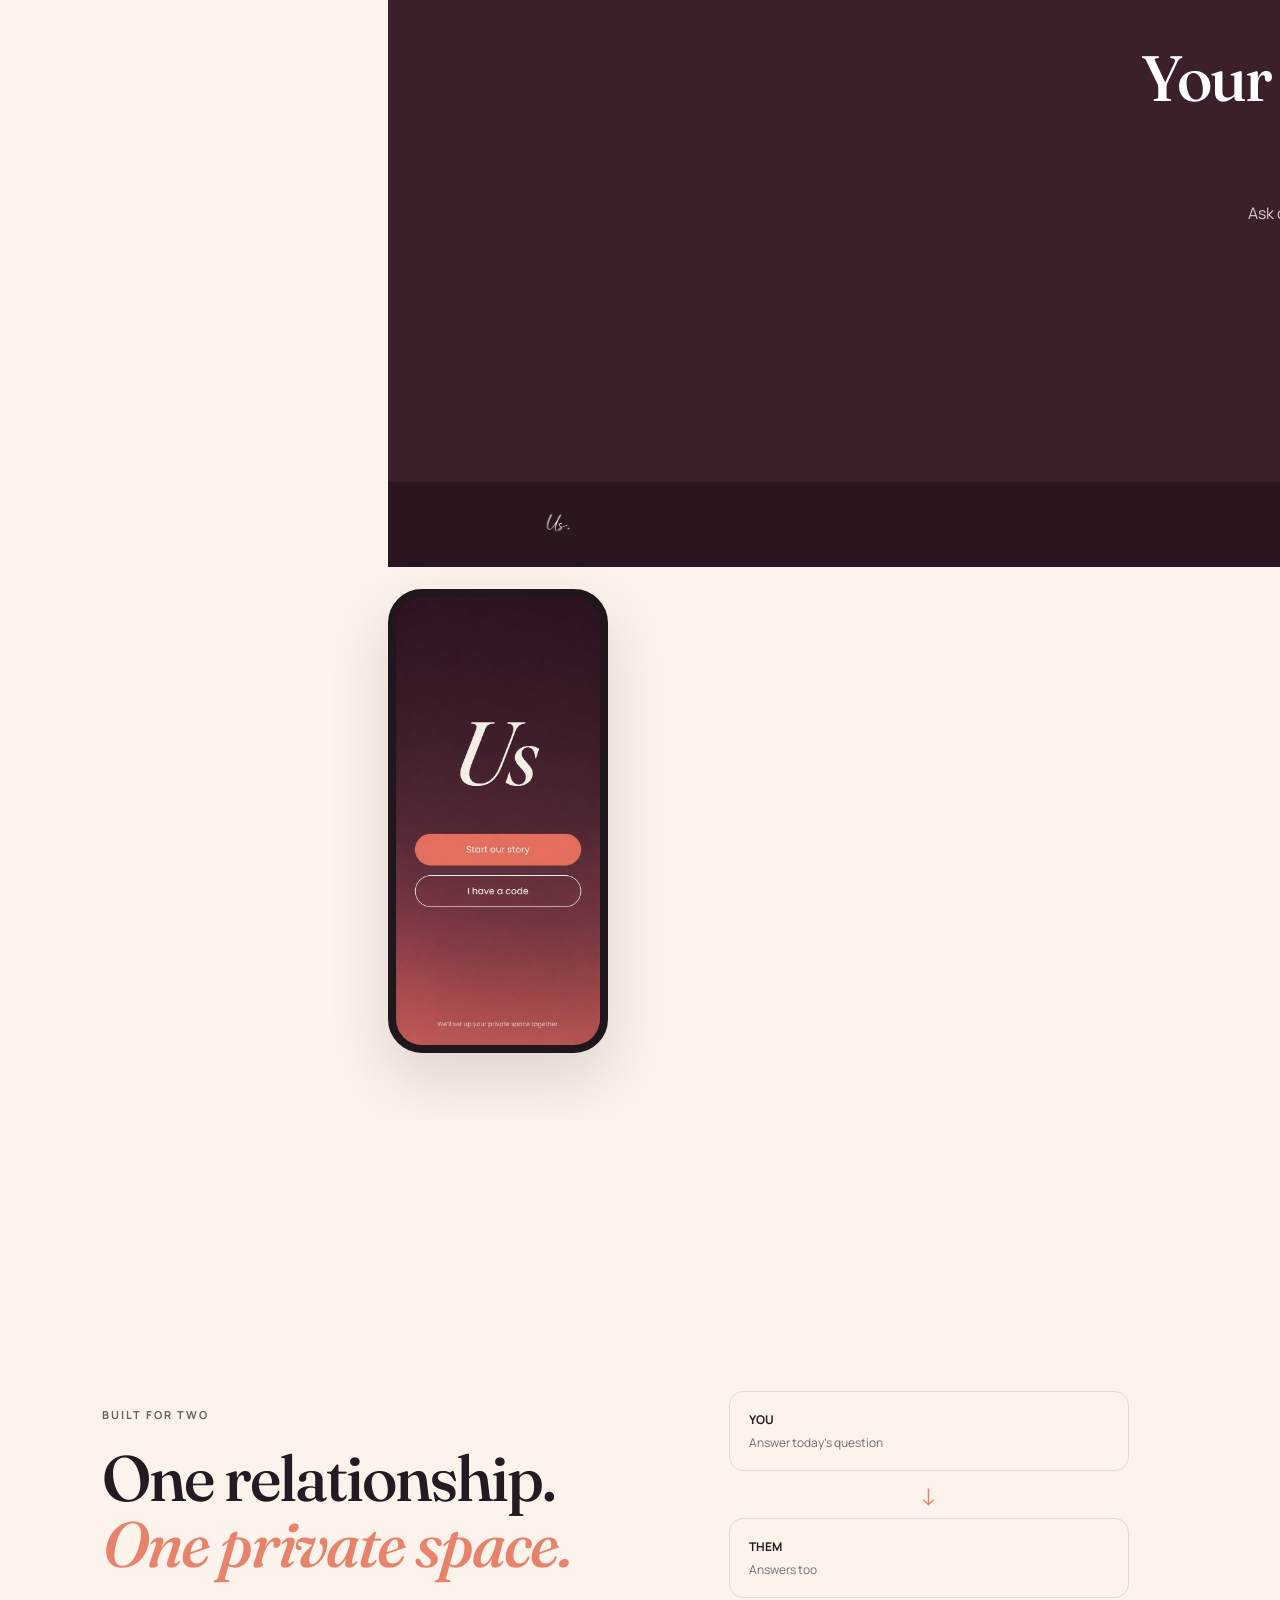
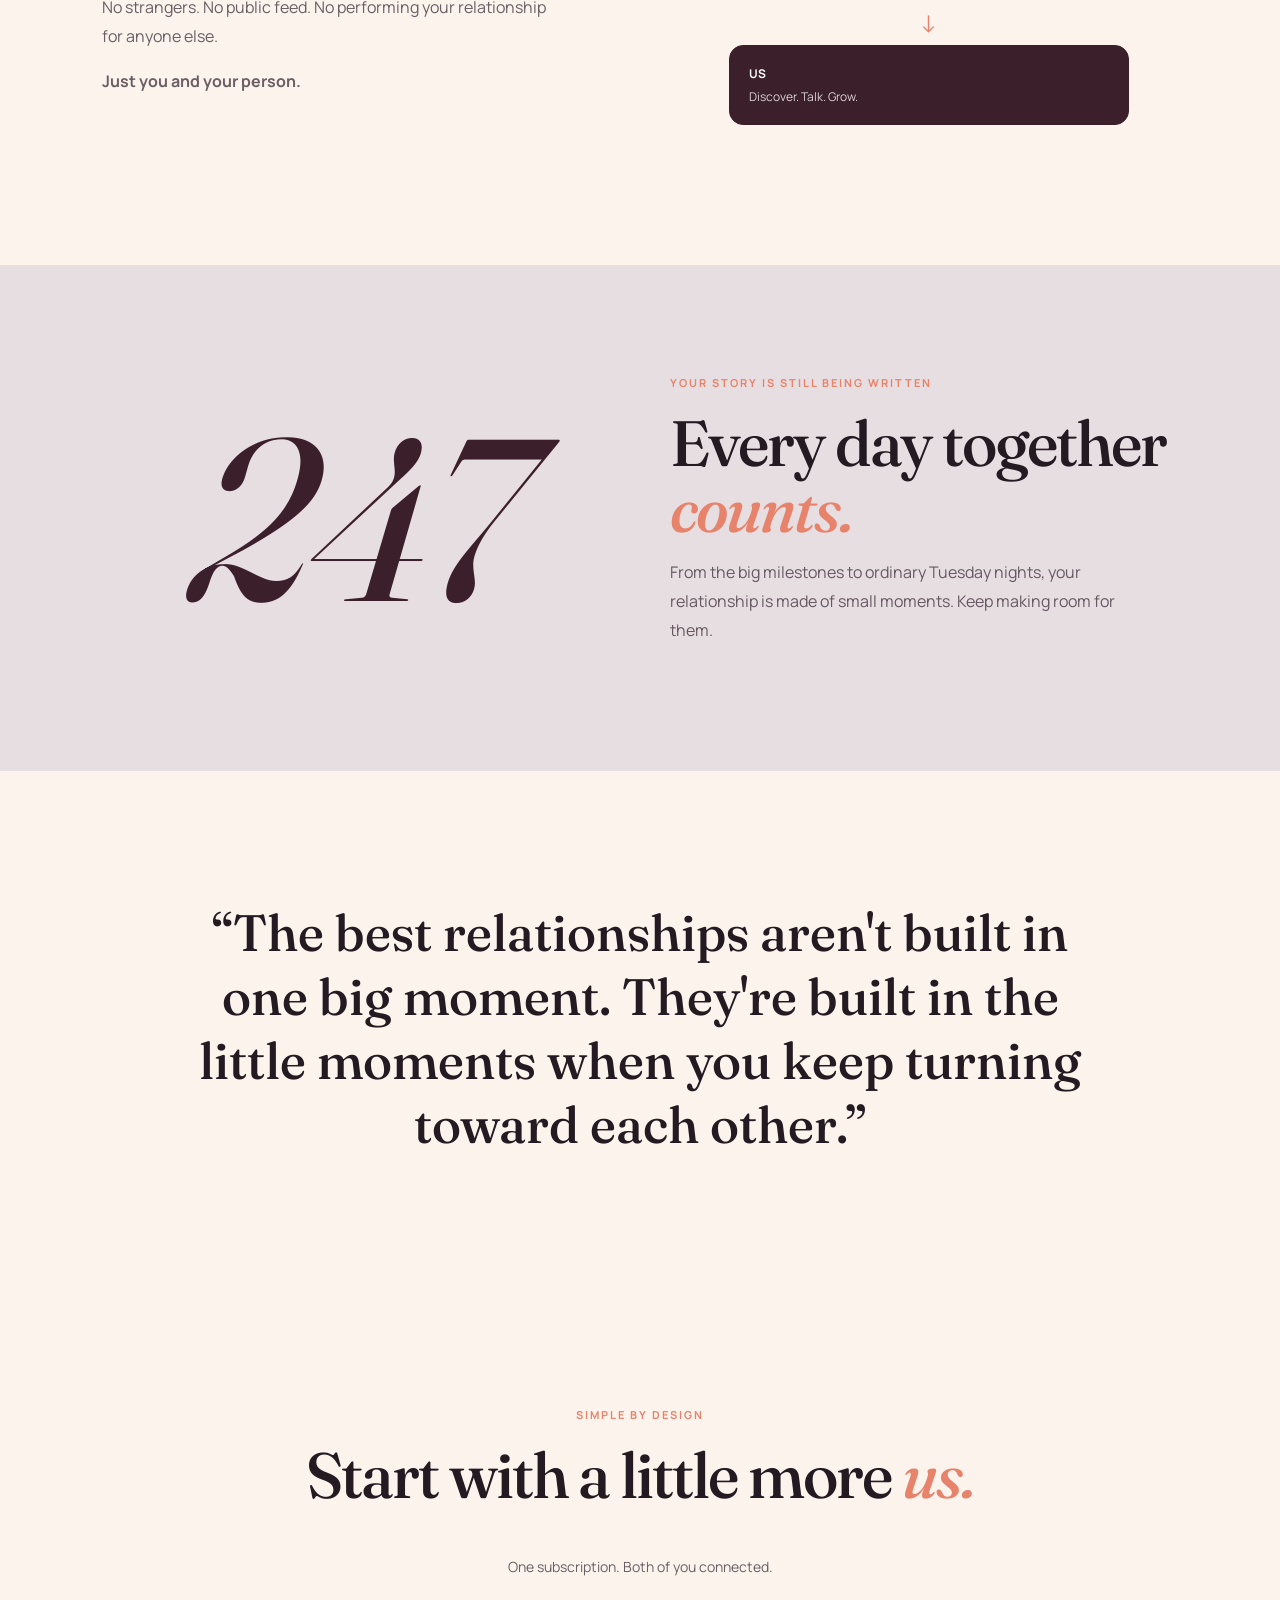
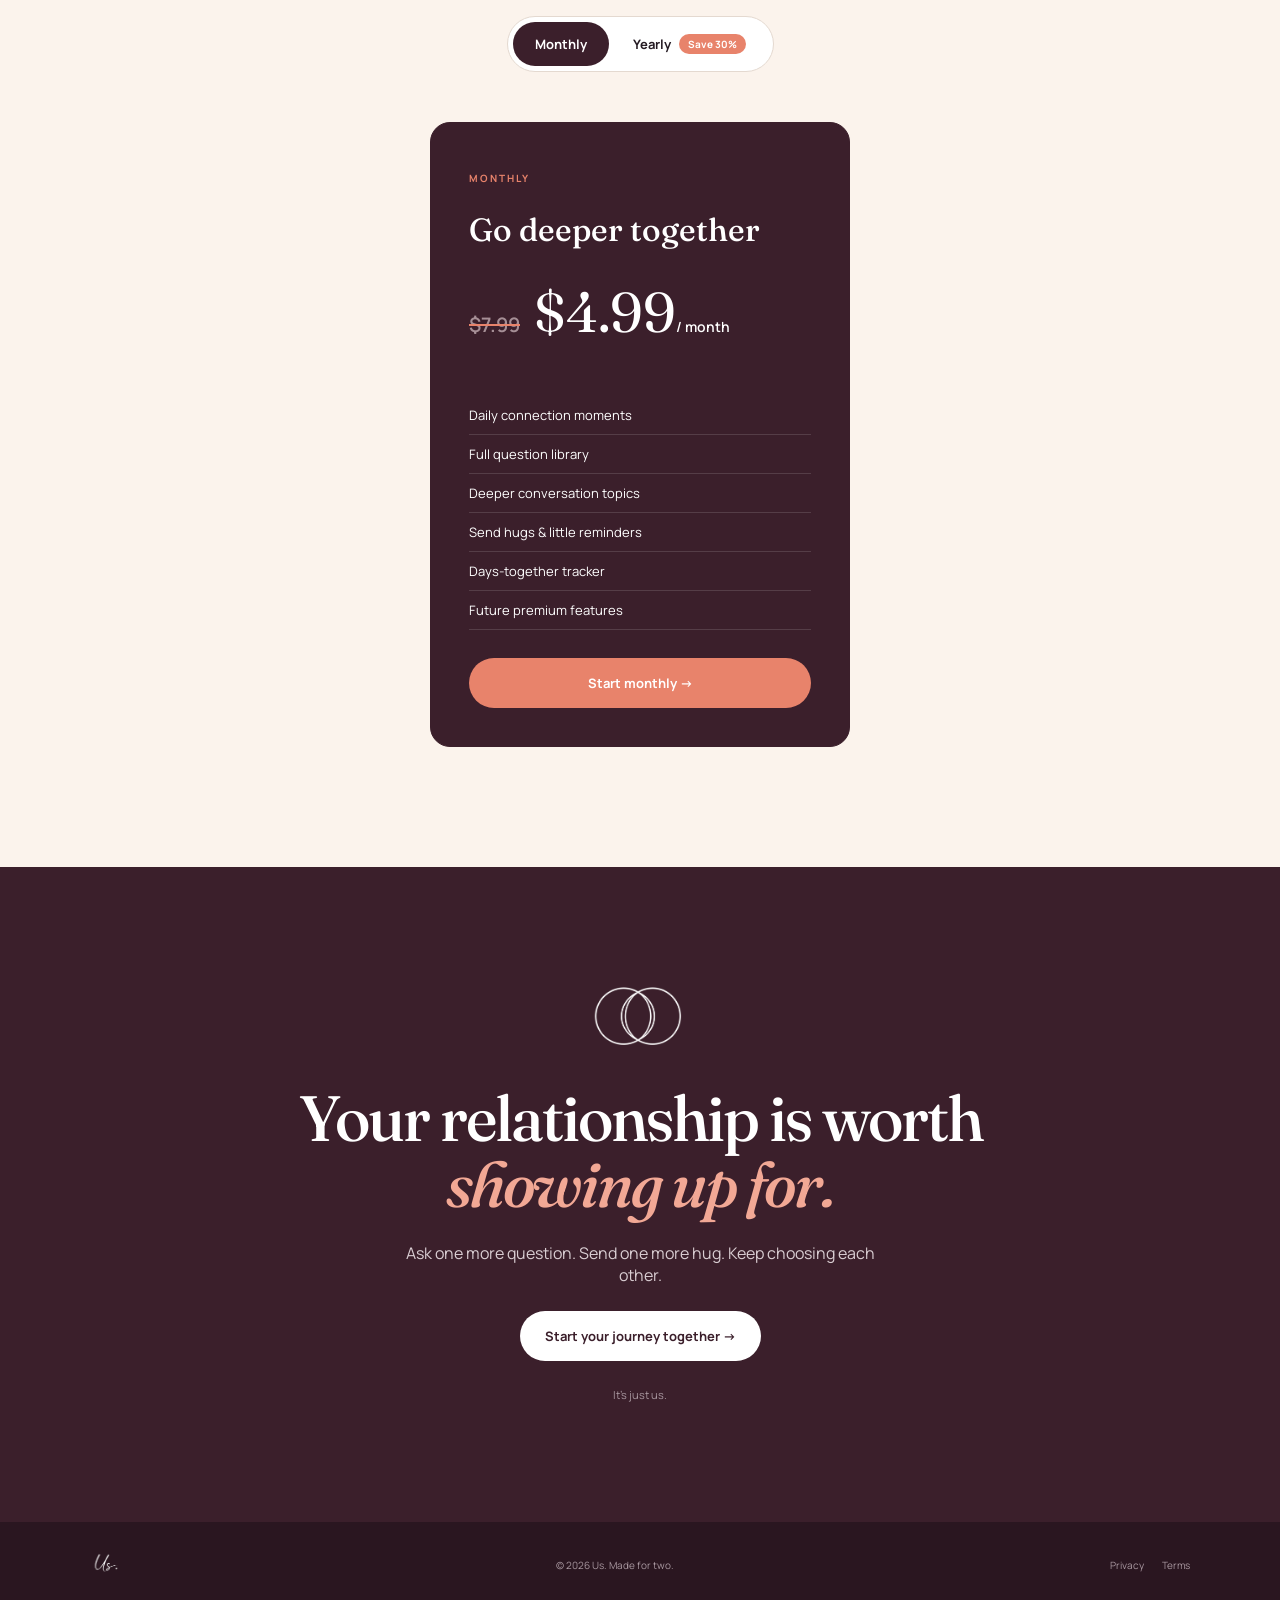
==== commit d04d51d3: "Update index.html" ====
--- a/index.html
+++ b/index.html
@@ -7,7 +7,39 @@
 <section id="features" class="feature-block"><div class="feature-card plum"><p class="eyebrow">ONE QUESTION CAN CHANGE AN EVENING</p><h2>Things you might never think to ask.</h2><p>Thoughtful daily questions turn ordinary moments into conversations worth remembering.</p><div class="mini-card"><span>Today</span><strong>What do you wish I understood better about you?</strong><small>Answer to reveal your partner's answer</small></div></div><div class="feature-card cream"><div class="hug-art">♡<span>hug</span></div><p class="eyebrow coral">SOMETIMES WORDS AREN'T NEEDED</p><h2>Send a little love.</h2><p>A hug is a tiny reminder that says, “I'm thinking about you,” even on the busiest days.</p></div></section>
 <section id="screenshots" class="screenshots"><p class="eyebrow coral">A LOOK INSIDE</p><h2>See <em>Us</em> in action.</h2><div class="shot-row">
 <figure class="shot"><div class="mini-phone"><img src="assets/screenshots/onboarding_intro.jpg" alt="Onboarding screen: a place just for the two of you"></div><figcaption>Welcome</figcaption></figure>
+<figure class=<!doctype html><html lang="en"><head><meta charset="utf-8"><meta name="viewport" content="width=device-width,initial-scale=1"><title>Us — Come a little closer, every day.</title><meta name="description" content="Us is a private space for couples to connect through daily questions, shared moments, and little reminders of love."><link rel="preconnect" href="https://fonts.googleapis.com"><link rel="preconnect" href="https://fonts.gstatic.com" crossorigin><link href="https://fonts.googleapis.com/css2?family=Fraunces:opsz,wght@9..144,500;9..144,600;9..144,700&family=Manrope:wght@400;500;600;700&display=swap" rel="stylesheet"><link rel="stylesheet" href="style.css"></head><body>
+<nav><a class="brand" href="#"><img src="assets/img_logo_us_wordmark.png" alt="Us"></a><div class="navlinks"><a href="#how">How it works</a><a href="#features">Why Us</a><a href="#screenshots">Screenshots</a><a href="#pricing">Pricing</a></div><a class="btn small" href="#start">Start together</a></nav>
+<main>
+<section class="hero"><div class="hero-copy"><p class="eyebrow">IT'S JUST US</p><h1>Come a little closer,<br><em>every day.</em></h1><p class="lead">A private little space for you and your person to talk, discover each other, and keep choosing one another.</p><div class="actions"><a class="btn" href="#start">Start your journey together <span>→</span></a><a class="textlink" href="#how">See how it works ↓</a></div><p class="micro">For the two of you. No followers. No public feed.</p></div><div class="phone-wrap"><div class="halo"></div><div class="phone"><div class="status"><span>9:41</span><span>● ● ●</span></div><div class="screen"><p class="today">Today</p><h3>247</h3><p class="days">days together</p><div class="question"><span>Today’s question</span><strong>What is something small I do that makes you feel loved?</strong><div class="qfooter"><i></i><b>Answer together →</b></div></div><div class="hug"><span>🤍</span><div><small>From your favorite person</small><strong>You received a hug</strong></div></div><div class="tabs"><span class="active">⌂<small>Home</small></span><span>◌<small>Connect</small></span><span>☻<small>Profile</small></span></div></div></div><div class="floating-note note1">“I never knew you felt that way.”</div><div class="floating-note note2">a little love, sent your way</div></div></section>
+<section class="intro"><p class="eyebrow coral">LIFE GETS BUSY</p><h2>Love shouldn't become<br><em>background noise.</em></h2><p>Between work, stress, routines and screens, it's easy to stop asking the little questions that keep you close. Us gives you a reason to pause and turn toward each other again.</p></section>
+<section id="how" class="how"><div><p class="eyebrow coral">A SIMPLE DAILY RITUAL</p><h2>Five minutes.<br><em>Just for you two.</em></h2></div><div class="steps"><article><b>01</b><h3>Open Us</h3><p>A small moment waiting for both of you.</p></article><article><b>02</b><h3>Answer honestly</h3><p>Say what you really think and feel.</p></article><article><b>03</b><h3>Discover each other</h3><p>See their answer and start somewhere new.</p></article><article><b>04</b><h3>Feel a little closer</h3><p>Let the conversation continue beyond the screen.</p></article></div></section>
+<section id="features" class="feature-block"><div class="feature-card plum"><p class="eyebrow">ONE QUESTION CAN CHANGE AN EVENING</p><h2>Things you might never think to ask.</h2><p>Thoughtful daily questions turn ordinary moments into conversations worth remembering.</p><div class="mini-card"><span>Today</span><strong>What do you wish I understood better about you?</strong><small>Answer to reveal your partner's answer</small></div></div><div class="feature-card cream"><div class="hug-art">♡<span>hug</span></div><p class="eyebrow coral">SOMETIMES WORDS AREN'T NEEDED</p><h2>Send a little love.</h2><p>A hug is a tiny reminder that says, “I'm thinking about you,” even on the busiest days.</p></div></section>
+<section id="screenshots" class="screenshots"><p class="eyebrow coral">A LOOK INSIDE</p><h2>See <em>Us</em> in action.</h2><div class="shot-row">
+<figure class="shot"><div class="mini-phone"><img src="assets/screenshots/onboarding_intro.jpg" alt="Onboarding screen: a place just for the two of you"></div><figcaption>Welcome</figcaption></figure>
 <figure class="shot"><div class="mini-phone"><img src="assets/screenshots/welcome_start.jpg" alt="Start your story screen"></div><figcaption>Start your story</figcaption></figure>
+<figure class="shot"><div class="mini-phone"><img src="assets/screenshots/home_screen.jpg" alt="Home screen showing days together counter"></div><figcaption>Home</figcaption></figure>
+<figure class="shot"><div class="mini-phone"><img src="assets/screenshots/q_rainy_days.jpg" alt="Daily question screen"></div><figcaption>Daily question</figcaption></figure>
+<figure class="shot"><div class="mini-phone"><img src="assets/screenshots/goals_date_ideas.jpg" alt="Date ideas list screen"></div><figcaption>Date ideas</figcaption></figure>
+<figure class="shot"><div class="mini-phone"><img src="assets/screenshots/goals_progress.jpg" alt="Shared goals progress screen"></div><figcaption>Shared goals</figcaption></figure>
+<figure class="shot"><div class="mini-phone"><img src="assets/screenshots/timeline_photos.jpg" alt="Timeline of couple photos and memories"></div><figcaption>Your timeline</figcaption></figure>
+<figure class="shot"><div class="mini-phone"><img src="assets/screenshots/milestone_365.jpg" alt="365 days together milestone screen"></div><figcaption>Milestones</figcaption></figure>
+<figure class="shot"><div class="mini-phone"><img src="assets/screenshots/privacy_promise.jpg" alt="Privacy promise screen"></div><figcaption>Private, always</figcaption></figure>
+</div></section>
+<section class="private"><div class="private-copy"><p class="eyebrow coral">BUILT FOR TWO</p><h2>One relationship.<br><em>One private space.</em></h2><p>No strangers. No public feed. No performing your relationship for anyone else.</p><p><strong>Just you and your person.</strong></p></div><div class="flow"><div>YOU <span>Answer today’s question</span></div><i>↓</i><div>THEM <span>Answers too</span></div><i>↓</i><div class="usflow">US <span>Discover. Talk. Grow.</span></div></div></section>
+<section class="story"><div class="number">247</div><div><p class="eyebrow coral">YOUR STORY IS STILL BEING WRITTEN</p><h2>Every day together<br><em>counts.</em></h2><p>From the big milestones to ordinary Tuesday nights, your relationship is made of small moments. Keep making room for them.</p></div></section>
+<section class="quote"><blockquote>“The best relationships aren't built in one big moment. They're built in the little moments when you keep turning toward each other.”</blockquote></section>
+<section id="pricing" class="pricing"><p class="eyebrow coral">SIMPLE BY DESIGN</p><h2>Start with a little more <em>us.</em></h2><p class="both center">One subscription. Both of you connected.</p>
+<div class="toggle" role="tablist" aria-label="Billing period"><button type="button" class="toggle-btn active" data-plan="monthly">Monthly</button><button type="button" class="toggle-btn" data-plan="yearly">Yearly <span class="save">Save 56%</span></button></div>
+<div class="plans">
+<article class="premium" data-plan-card="monthly"><span class="best-badge save-badge">Save 38%</span><p class="plan">MONTHLY</p><h3>Go deeper together</h3><div class="price-block"><span class="price-was">$7.99</span><span class="price-now">$4.99<small>/ month</small></span></div><ul><li>Daily connection moments</li><li>Full question library</li><li>Deeper conversation topics</li><li>Send hugs & little reminders</li><li>Days-together tracker</li><li>Future premium features</li></ul><a href="#start" class="btn">Start monthly →</a></article>
+<article class="premium best" data-plan-card="yearly" hidden><span class="best-badge save-badge">Save 56%</span><p class="plan">YEARLY</p><h3>Go deeper together</h3><div class="price-block"><span class="price-was">$95.88</span><span class="price-now">$41.90<small>/ year</small></span></div><p class="price-note">Just $3.49/month, billed annually</p><ul><li>Daily connection moments</li><li>Full question library</li><li>Deeper conversation topics</li><li>Send hugs & little reminders</li><li>Days-together tracker</li><li>Future premium features</li></ul><a href="#start" class="btn">Start yearly →</a></article>
+</div>
+<script>document.querySelectorAll('.toggle-btn').forEach(function(btn){btn.addEventListener('click',function(){document.querySelectorAll('.toggle-btn').forEach(function(b){b.classList.remove('active')});btn.classList.add('active');var plan=btn.getAttribute('data-plan');document.querySelectorAll('[data-plan-card]').forEach(function(el){el.hidden=el.getAttribute('data-plan-card')!==plan;});});});</script>
+</section>
+<section class="final" id="start"><img src="assets/img_logo_mark.png" alt="Us"><h2>Your relationship is worth<br><em>showing up for.</em></h2><p>Ask one more question. Send one more hug. Keep choosing each other.</p><a class="btn light" href="#">Start your journey together →</a><small>It's just us.</small></section>
+</main><footer><img src="assets/img_logo_us_wordmark.png" alt="Us"><span>© 2026 Us. Made for two.</span><div><a href="#">Privacy</a><a href="#">Terms</a></div></footer>
+</body></html>
+"shot"><div class="mini-phone"><img src="assets/screenshots/welcome_start.jpg" alt="Start your story screen"></div><figcaption>Start your story</figcaption></figure>
 <figure class="shot"><div class="mini-phone"><img src="assets/screenshots/home_screen.jpg" alt="Home screen showing days together counter"></div><figcaption>Home</figcaption></figure>
 <figure class="shot"><div class="mini-phone"><img src="assets/screenshots/q_rainy_days.jpg" alt="Daily question screen"></div><figcaption>Daily question</figcaption></figure>
 <figure class="shot"><div class="mini-phone"><img src="assets/screenshots/goals_date_ideas.jpg" alt="Date ideas list screen"></div><figcaption>Date ideas</figcaption></figure>
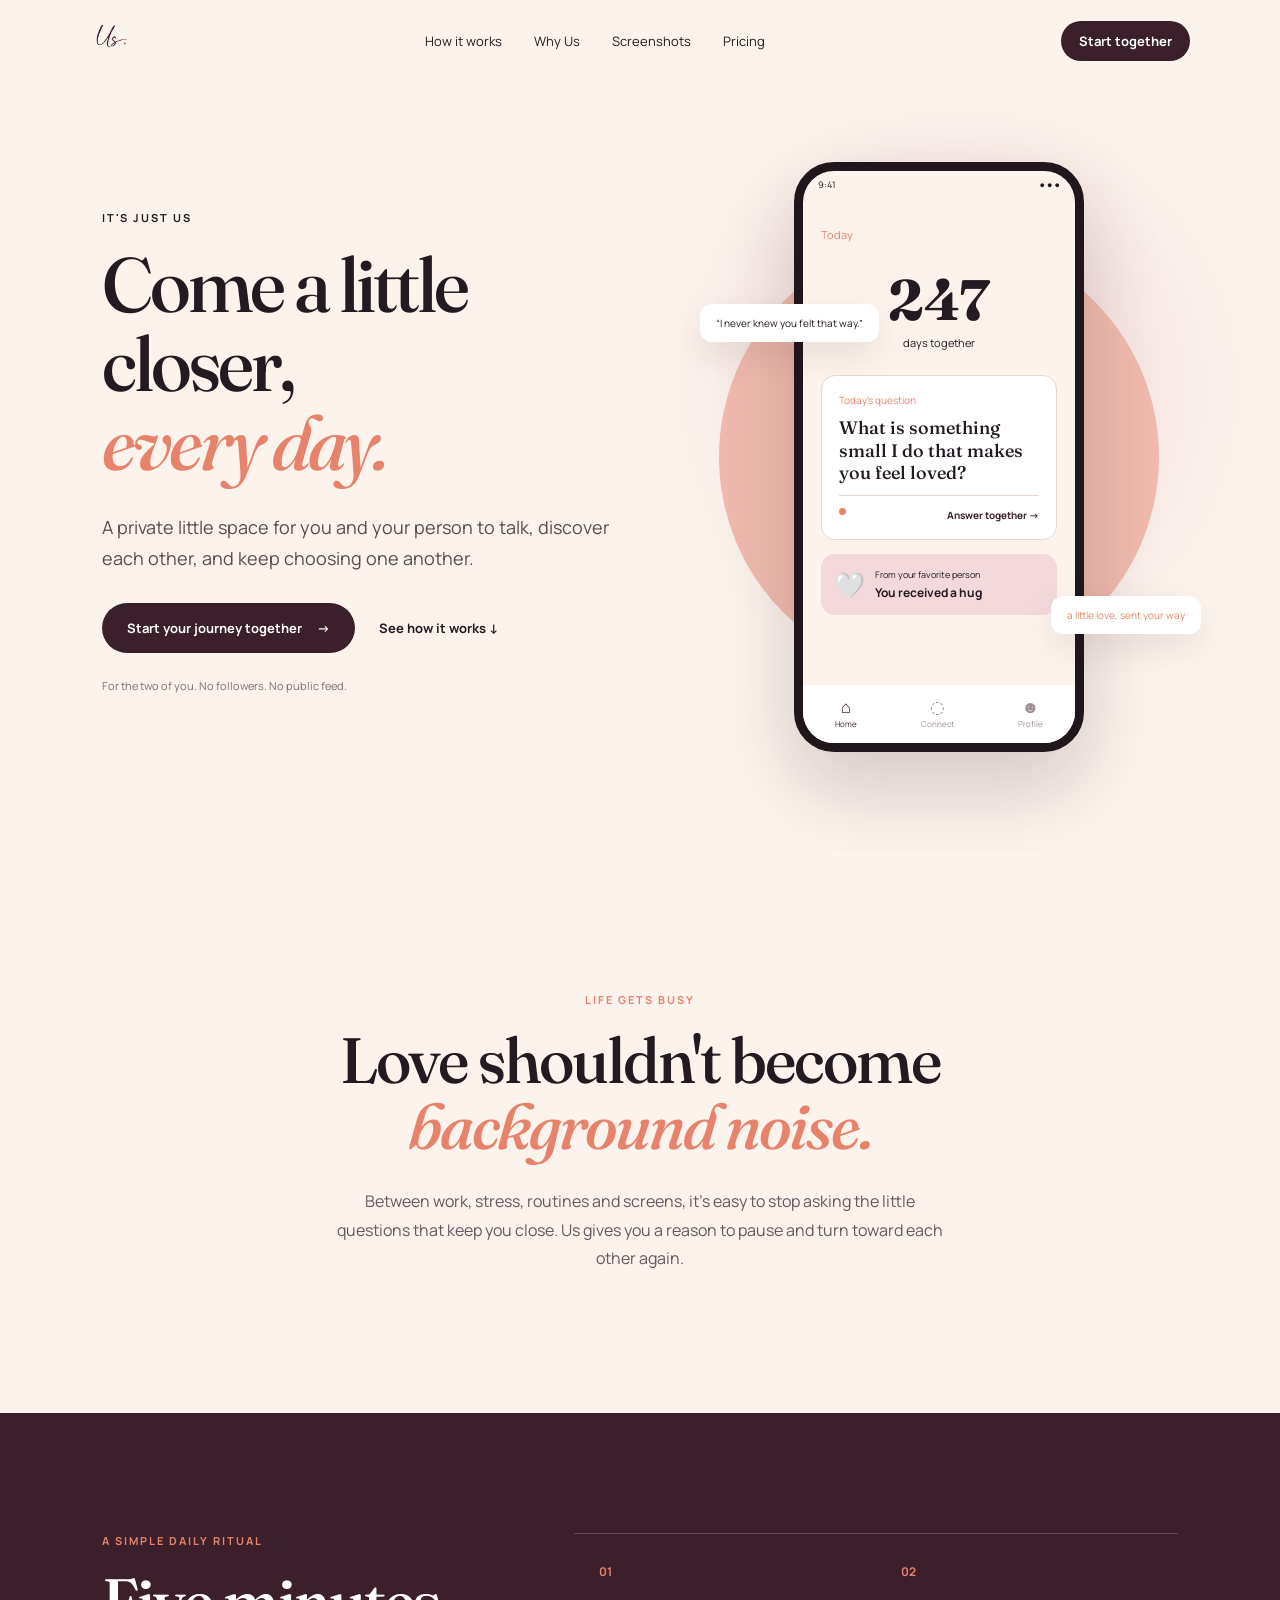
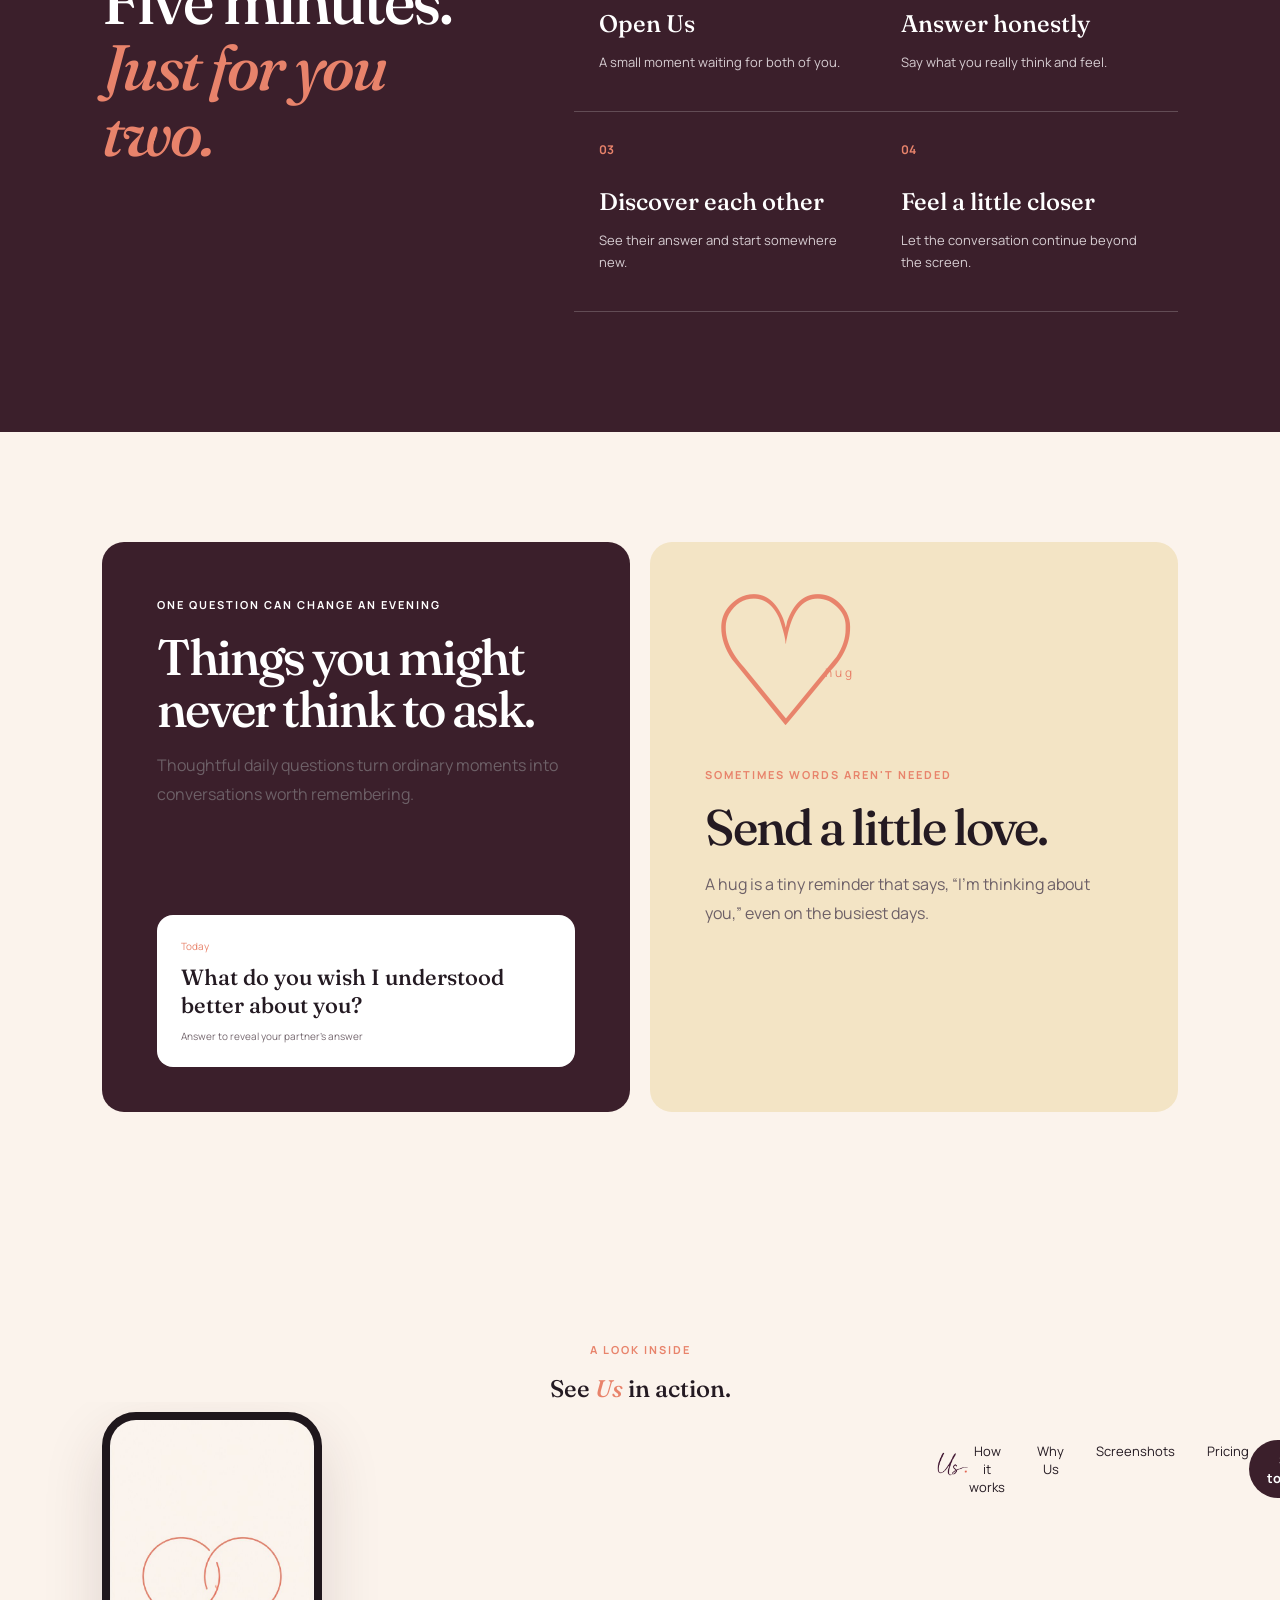
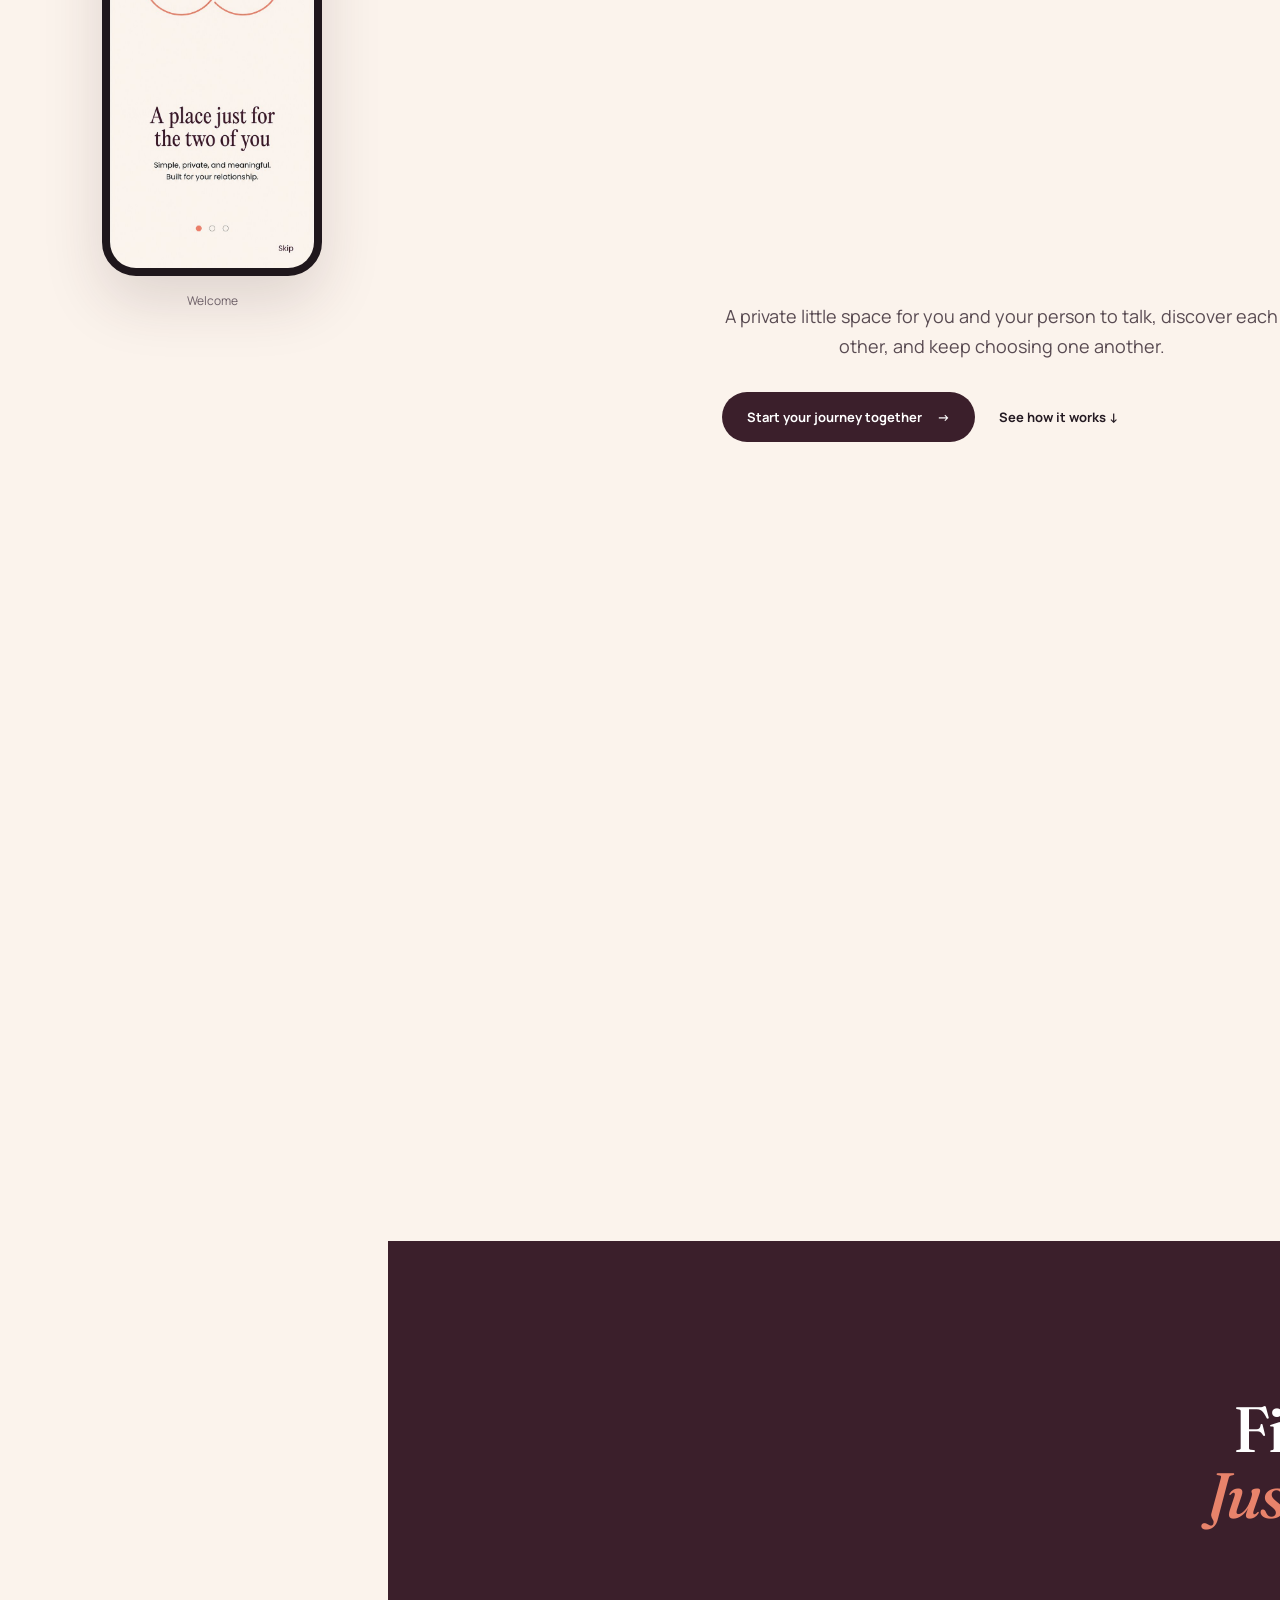
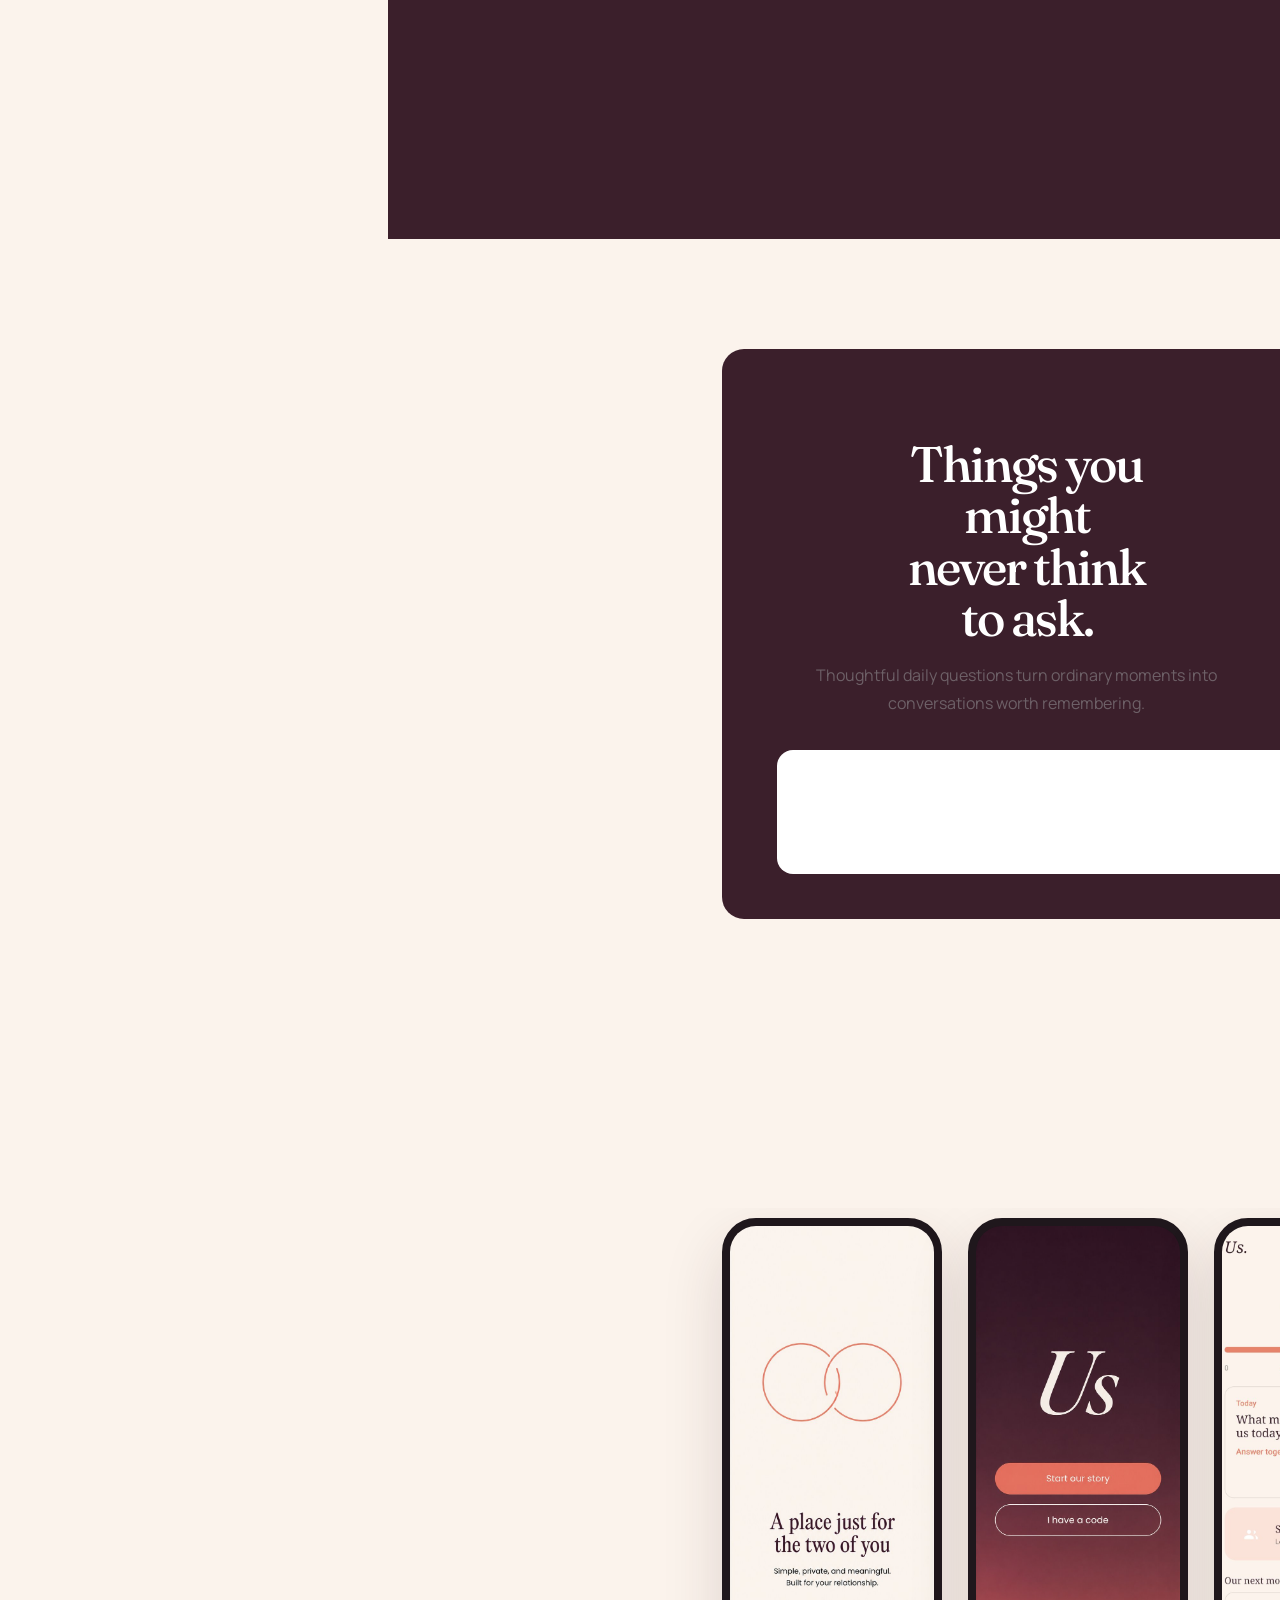
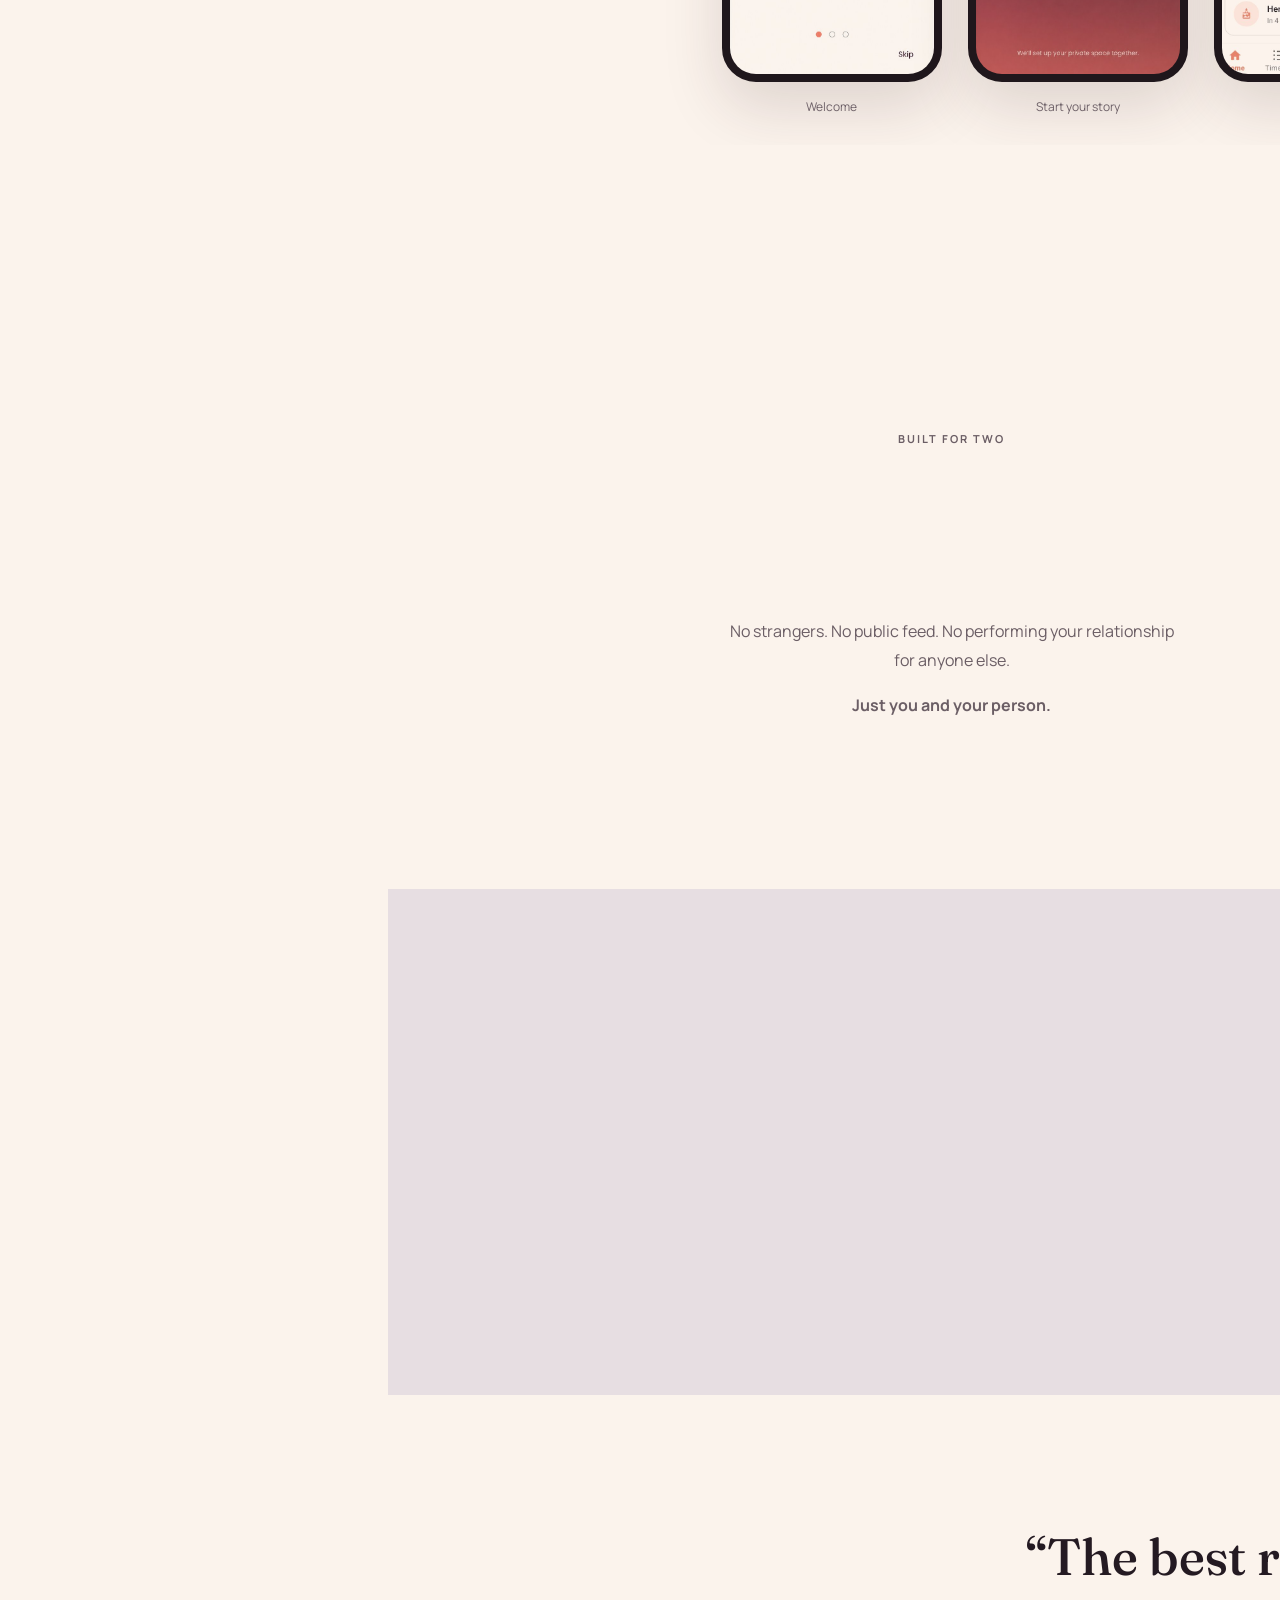
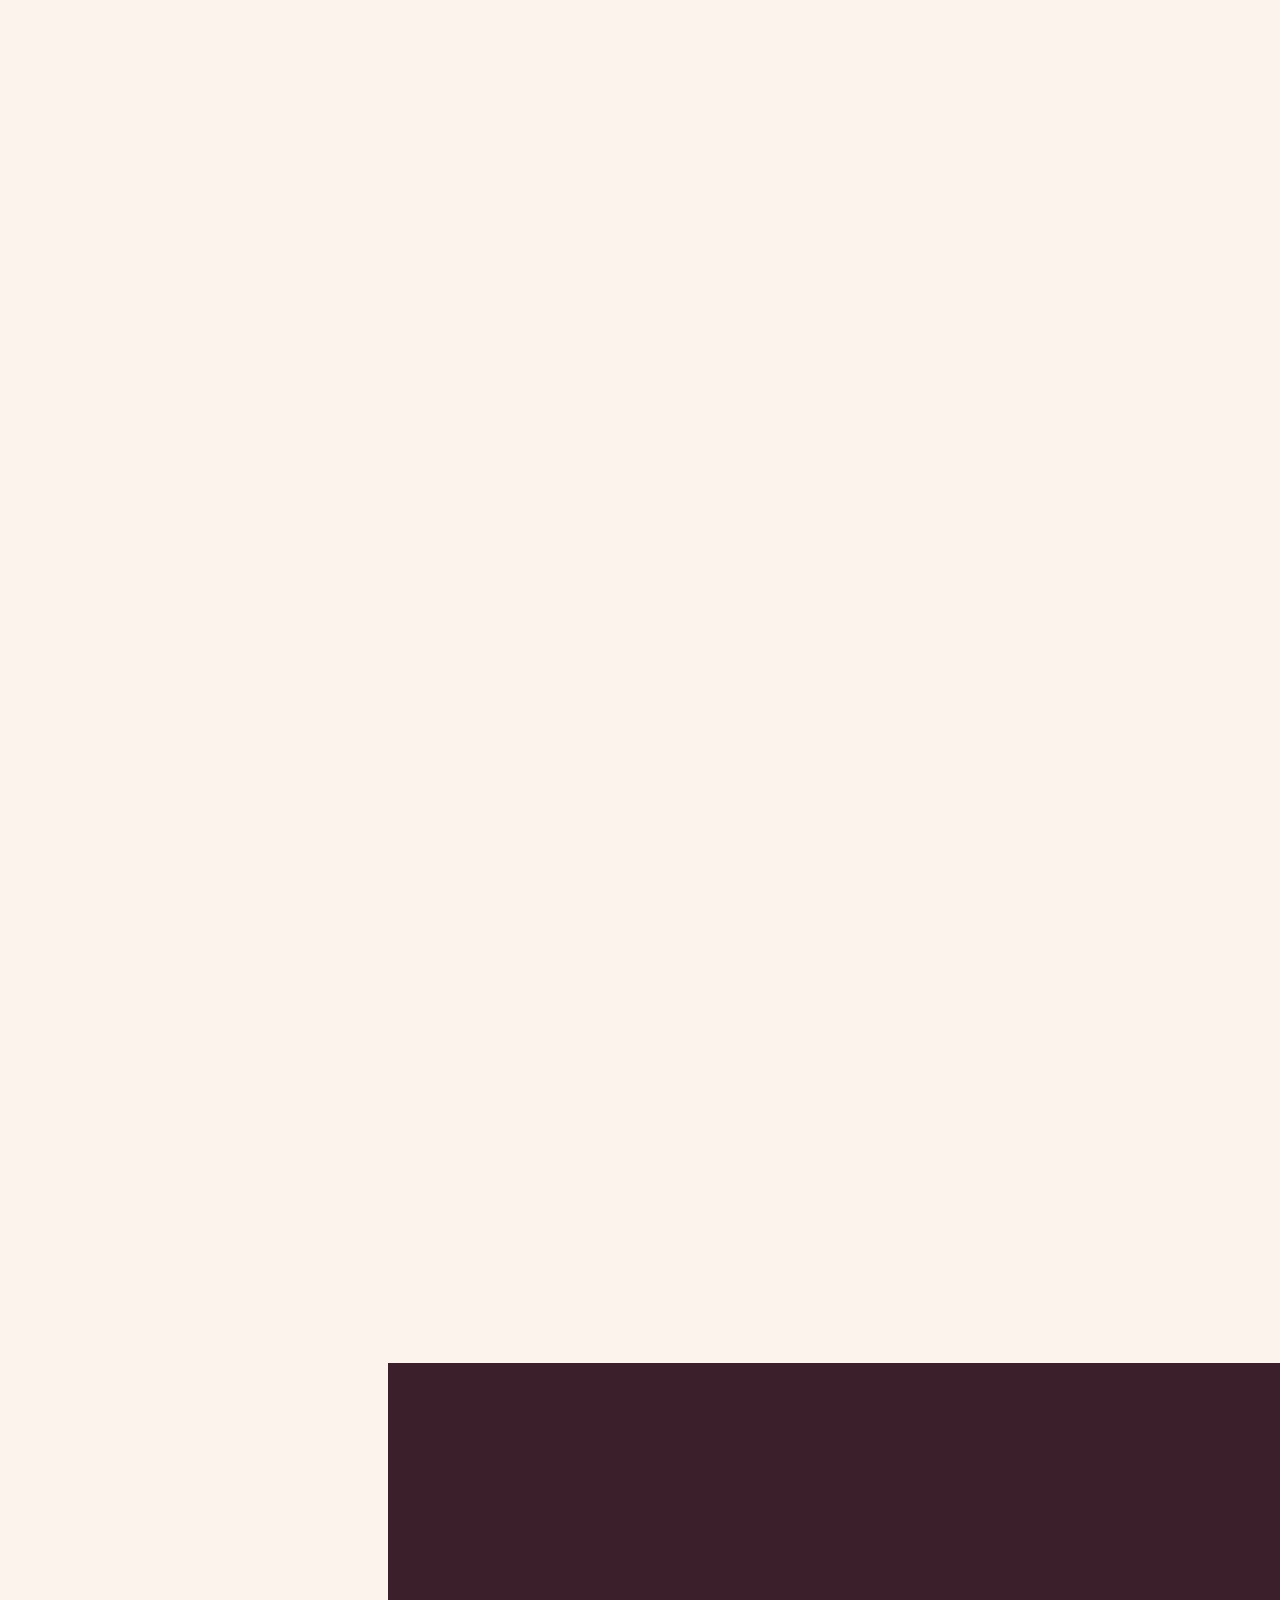
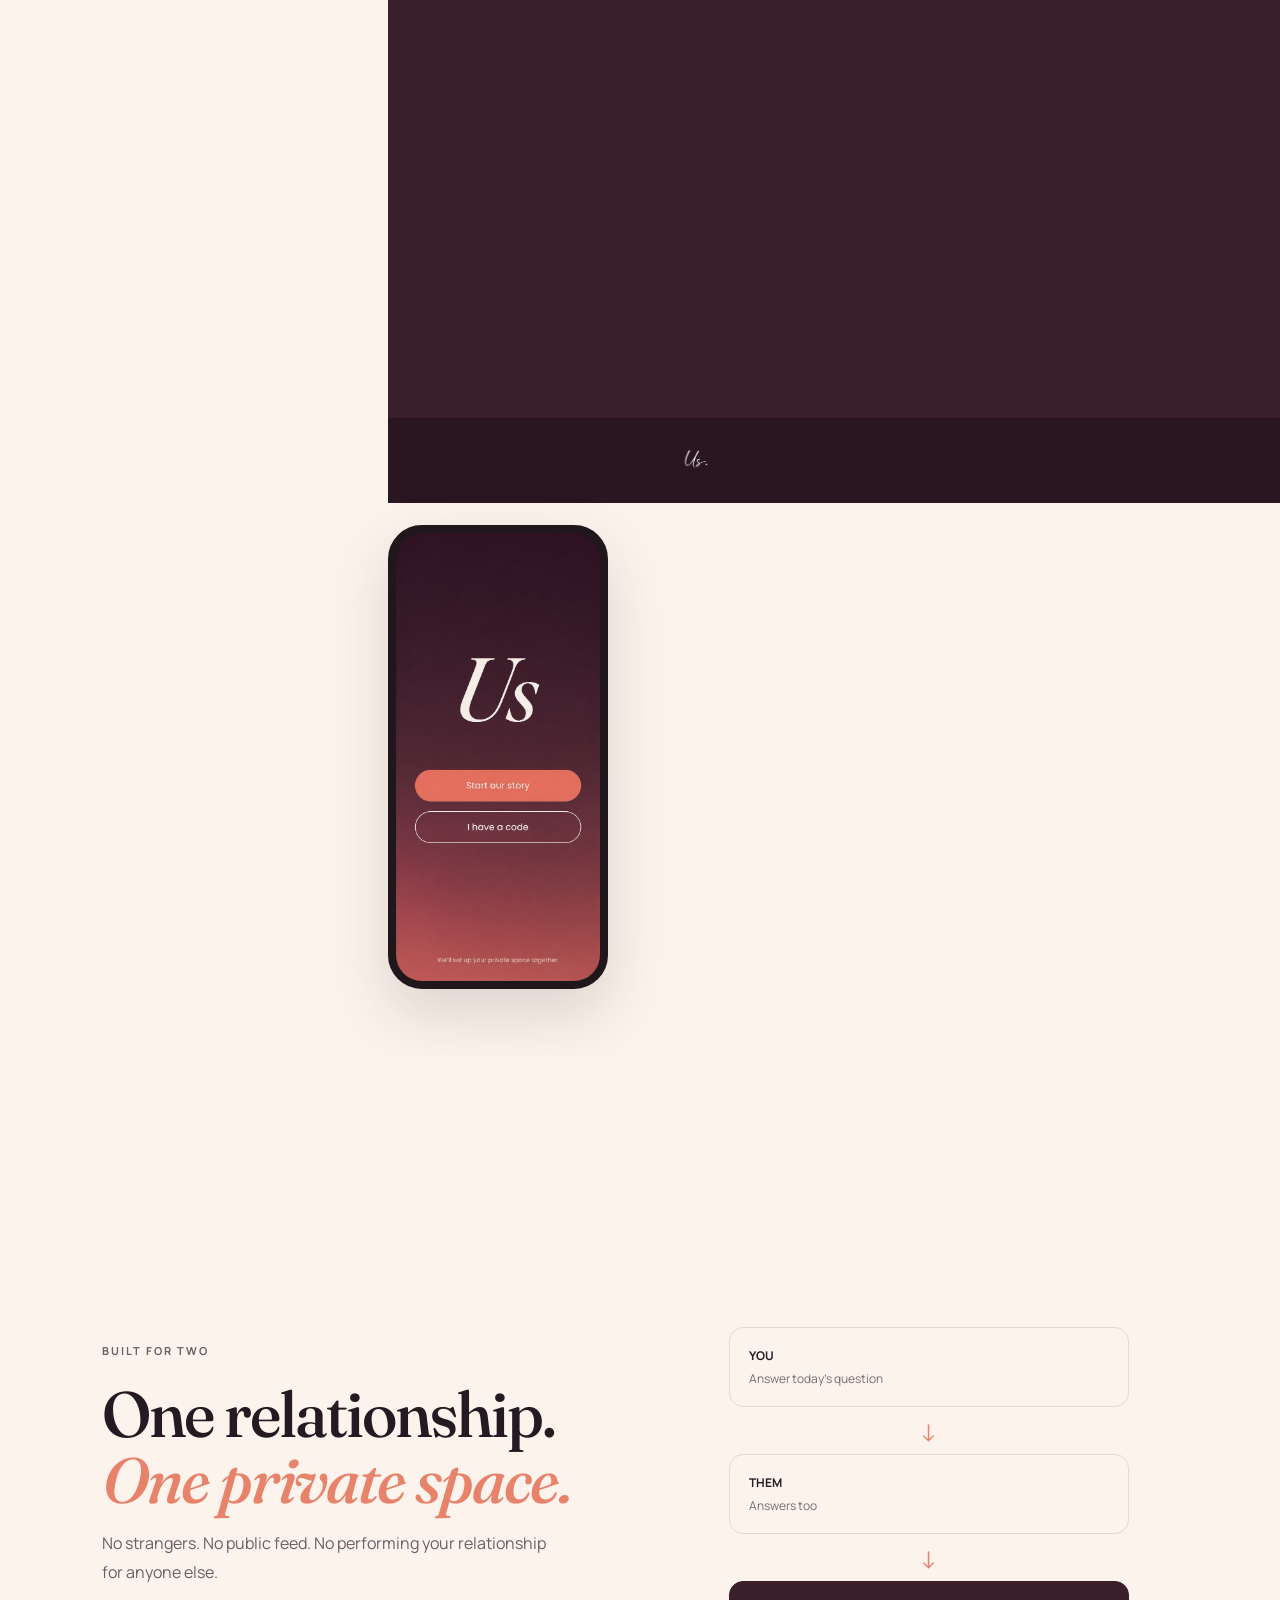
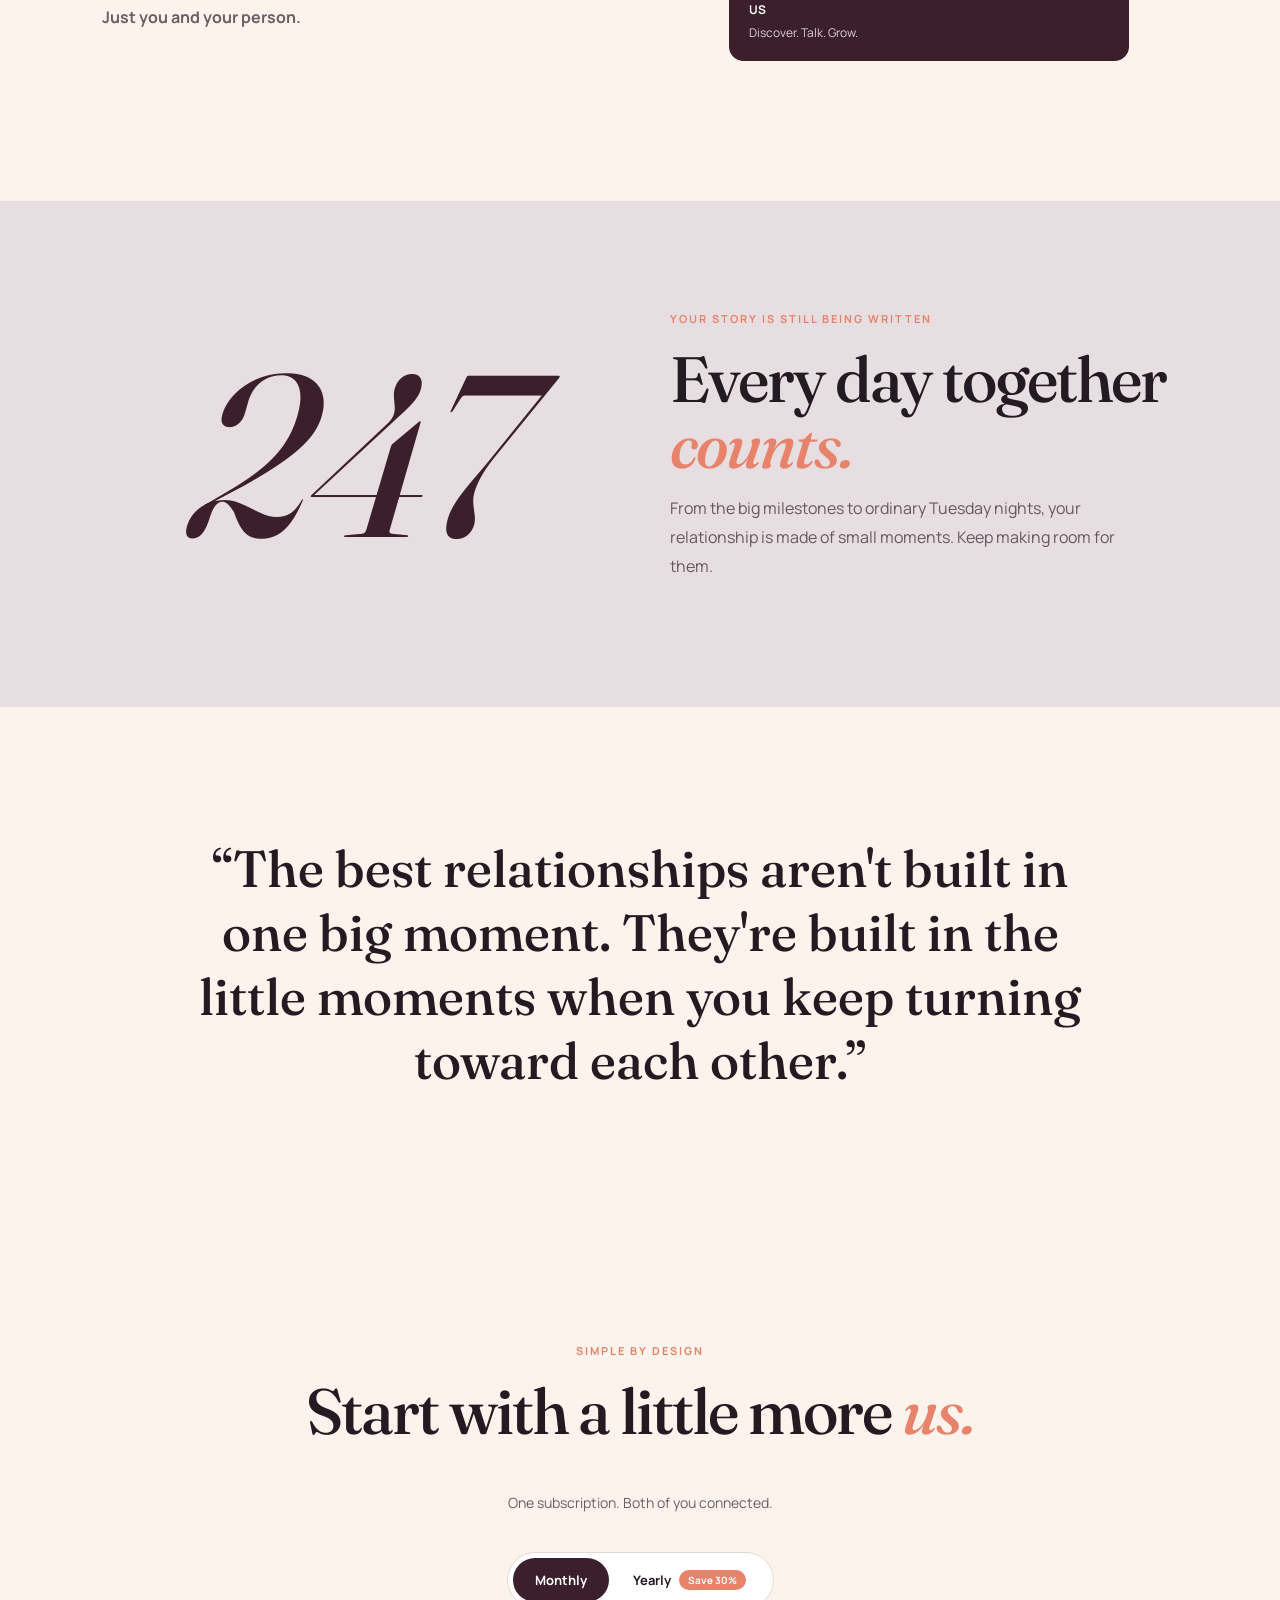
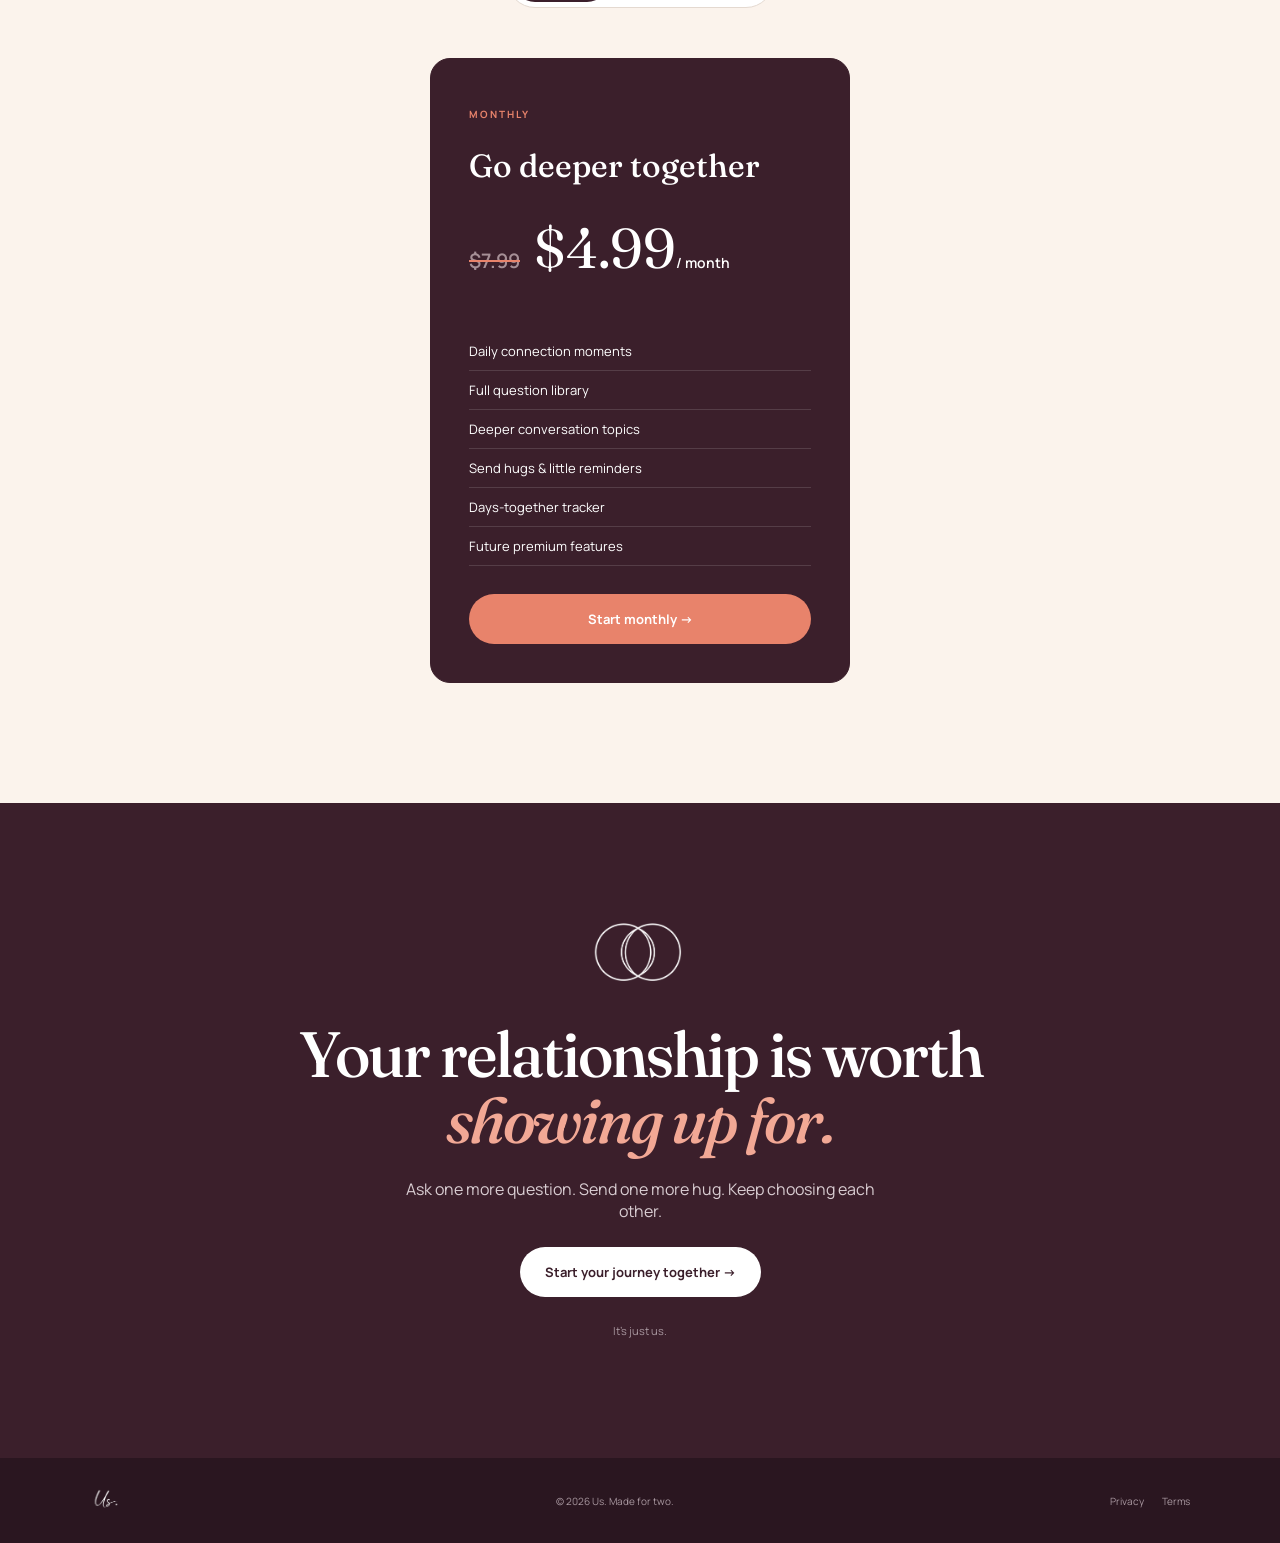
==== commit 6885ee82: "Update index.html" ====
--- a/index.html
+++ b/index.html
@@ -8,7 +8,39 @@
 <section id="screenshots" class="screenshots"><p class="eyebrow coral">A LOOK INSIDE</p><h2>See <em>Us</em> in action.</h2><div class="shot-row">
 <figure class="shot"><div class="mini-phone"><img src="assets/screenshots/onboarding_intro.jpg" alt="Onboarding screen: a place just for the two of you"></div><figcaption>Welcome</figcaption></figure>
 <figure class=<!doctype html><html lang="en"><head><meta charset="utf-8"><meta name="viewport" content="width=device-width,initial-scale=1"><title>Us — Come a little closer, every day.</title><meta name="description" content="Us is a private space for couples to connect through daily questions, shared moments, and little reminders of love."><link rel="preconnect" href="https://fonts.googleapis.com"><link rel="preconnect" href="https://fonts.gstatic.com" crossorigin><link href="https://fonts.googleapis.com/css2?family=Fraunces:opsz,wght@9..144,500;9..144,600;9..144,700&family=Manrope:wght@400;500;600;700&display=swap" rel="stylesheet"><link rel="stylesheet" href="style.css"></head><body>
+<nav><a class="brand"<!doctype html><html lang="en"><head><meta charset="utf-8"><meta name="viewport" content="width=device-width,initial-scale=1"><title>Us — Come a little closer, every day.</title><meta name="description" content="Us is a private space for couples to connect through daily questions, shared moments, and little reminders of love."><link rel="preconnect" href="https://fonts.googleapis.com"><link rel="preconnect" href="https://fonts.gstatic.com" crossorigin><link href="https://fonts.googleapis.com/css2?family=Fraunces:opsz,wght@9..144,500;9..144,600;9..144,700&family=Manrope:wght@400;500;600;700&display=swap" rel="stylesheet"><link rel="stylesheet" href="style.css"></head><body>
 <nav><a class="brand" href="#"><img src="assets/img_logo_us_wordmark.png" alt="Us"></a><div class="navlinks"><a href="#how">How it works</a><a href="#features">Why Us</a><a href="#screenshots">Screenshots</a><a href="#pricing">Pricing</a></div><a class="btn small" href="#start">Start together</a></nav>
+<main>
+<section class="hero"><div class="hero-copy"><p class="eyebrow">IT'S JUST US</p><h1>Come a little closer,<br><em>every day.</em></h1><p class="lead">A private little space for you and your person to talk, discover each other, and keep choosing one another.</p><div class="actions"><a class="btn" href="#start">Start your journey together <span>→</span></a><a class="textlink" href="#how">See how it works ↓</a></div><p class="micro">For the two of you. No followers. No public feed.</p></div><div class="phone-wrap"><div class="halo"></div><div class="phone"><div class="status"><span>9:41</span><span>● ● ●</span></div><div class="screen"><p class="today">Today</p><h3>247</h3><p class="days">days together</p><div class="question"><span>Today’s question</span><strong>What is something small I do that makes you feel loved?</strong><div class="qfooter"><i></i><b>Answer together →</b></div></div><div class="hug"><span>🤍</span><div><small>From your favorite person</small><strong>You received a hug</strong></div></div><div class="tabs"><span class="active">⌂<small>Home</small></span><span>◌<small>Connect</small></span><span>☻<small>Profile</small></span></div></div></div><div class="floating-note note1">“I never knew you felt that way.”</div><div class="floating-note note2">a little love, sent your way</div></div></section>
+<section class="intro"><p class="eyebrow coral">LIFE GETS BUSY</p><h2>Love shouldn't become<br><em>background noise.</em></h2><p>Between work, stress, routines and screens, it's easy to stop asking the little questions that keep you close. Us gives you a reason to pause and turn toward each other again.</p></section>
+<section id="how" class="how"><div><p class="eyebrow coral">A SIMPLE DAILY RITUAL</p><h2>Five minutes.<br><em>Just for you two.</em></h2></div><div class="steps"><article><b>01</b><h3>Open Us</h3><p>A small moment waiting for both of you.</p></article><article><b>02</b><h3>Answer honestly</h3><p>Say what you really think and feel.</p></article><article><b>03</b><h3>Discover each other</h3><p>See their answer and start somewhere new.</p></article><article><b>04</b><h3>Feel a little closer</h3><p>Let the conversation continue beyond the screen.</p></article></div></section>
+<section id="features" class="feature-block"><div class="feature-card plum"><p class="eyebrow">ONE QUESTION CAN CHANGE AN EVENING</p><h2>Things you might never think to ask.</h2><p>Thoughtful daily questions turn ordinary moments into conversations worth remembering.</p><div class="mini-card"><span>Today</span><strong>What do you wish I understood better about you?</strong><small>Answer to reveal your partner's answer</small></div></div><div class="feature-card cream"><div class="hug-art">♡<span>hug</span></div><p class="eyebrow coral">SOMETIMES WORDS AREN'T NEEDED</p><h2>Send a little love.</h2><p>A hug is a tiny reminder that says, “I'm thinking about you,” even on the busiest days.</p></div></section>
+<section id="screenshots" class="screenshots"><p class="eyebrow coral">A LOOK INSIDE</p><h2>See <em>Us</em> in action.</h2><div class="shot-row">
+<figure class="shot"><div class="mini-phone"><img src="assets/screenshots/onboarding_intro.jpg" alt="Onboarding screen: a place just for the two of you"></div><figcaption>Welcome</figcaption></figure>
+<figure class="shot"><div class="mini-phone"><img src="assets/screenshots/welcome_start.jpg" alt="Start your story screen"></div><figcaption>Start your story</figcaption></figure>
+<figure class="shot"><div class="mini-phone"><img src="assets/screenshots/home_screen.jpg" alt="Home screen showing days together counter"></div><figcaption>Home</figcaption></figure>
+<figure class="shot"><div class="mini-phone"><img src="assets/screenshots/q_rainy_days.jpg" alt="Daily question screen"></div><figcaption>Daily question</figcaption></figure>
+<figure class="shot"><div class="mini-phone"><img src="assets/screenshots/goals_date_ideas.jpg" alt="Date ideas list screen"></div><figcaption>Date ideas</figcaption></figure>
+<figure class="shot"><div class="mini-phone"><img src="assets/screenshots/goals_progress.jpg" alt="Shared goals progress screen"></div><figcaption>Shared goals</figcaption></figure>
+<figure class="shot"><div class="mini-phone"><img src="assets/screenshots/timeline_photos.jpg" alt="Timeline of couple photos and memories"></div><figcaption>Your timeline</figcaption></figure>
+<figure class="shot"><div class="mini-phone"><img src="assets/screenshots/milestone_365.jpg" alt="365 days together milestone screen"></div><figcaption>Milestones</figcaption></figure>
+<figure class="shot"><div class="mini-phone"><img src="assets/screenshots/privacy_promise.jpg" alt="Privacy promise screen"></div><figcaption>Private, always</figcaption></figure>
+</div></section>
+<section class="private"><div class="private-copy"><p class="eyebrow coral">BUILT FOR TWO</p><h2>One relationship.<br><em>One private space.</em></h2><p>No strangers. No public feed. No performing your relationship for anyone else.</p><p><strong>Just you and your person.</strong></p></div><div class="flow"><div>YOU <span>Answer today’s question</span></div><i>↓</i><div>THEM <span>Answers too</span></div><i>↓</i><div class="usflow">US <span>Discover. Talk. Grow.</span></div></div></section>
+<section class="story"><div class="number">247</div><div><p class="eyebrow coral">YOUR STORY IS STILL BEING WRITTEN</p><h2>Every day together<br><em>counts.</em></h2><p>From the big milestones to ordinary Tuesday nights, your relationship is made of small moments. Keep making room for them.</p></div></section>
+<section class="quote"><blockquote>“The best relationships aren't built in one big moment. They're built in the little moments when you keep turning toward each other.”</blockquote></section>
+<section id="pricing" class="pricing"><p class="eyebrow coral">SIMPLE BY DESIGN</p><h2>Start with a little more <em>us.</em></h2><p class="both center">One subscription. Both of you connected.</p>
+<div class="toggle" role="tablist" aria-label="Billing period"><button type="button" class="toggle-btn active" data-plan="monthly">Monthly</button><button type="button" class="toggle-btn" data-plan="yearly">Yearly <span class="save">Save 56%</span></button></div>
+<div class="plans">
+<article class="premium" data-plan-card="monthly"><span class="best-badge save-badge">Save 38%</span><p class="plan">MONTHLY</p><h3>Go deeper together</h3><div class="price-block"><span class="price-was">$7.99</span><span class="price-now">$4.99<small>/ month</small></span></div><ul><li>Daily connection moments</li><li>Full question library</li><li>Deeper conversation topics</li><li>Send hugs & little reminders</li><li>Days-together tracker</li><li>Future premium features</li></ul><a href="#start" class="btn">Start monthly →</a></article>
+<article class="premium best" data-plan-card="yearly" hidden><span class="best-badge save-badge">Save 56%</span><p class="plan">YEARLY</p><h3>Go deeper together</h3><div class="price-block"><span class="price-was">$95.88</span><span class="price-now">$41.90<small>/ year</small></span></div><p class="price-note">Just $3.49/month, billed annually</p><ul><li>Daily connection moments</li><li>Full question library</li><li>Deeper conversation topics</li><li>Send hugs & little reminders</li><li>Days-together tracker</li><li>Future premium features</li></ul><a href="#start" class="btn">Start yearly →</a></article>
+</div>
+<script>document.querySelectorAll('.toggle-btn').forEach(function(btn){btn.addEventListener('click',function(){document.querySelectorAll('.toggle-btn').forEach(function(b){b.classList.remove('active')});btn.classList.add('active');var plan=btn.getAttribute('data-plan');document.querySelectorAll('[data-plan-card]').forEach(function(el){el.hidden=el.getAttribute('data-plan-card')!==plan;});});});</script>
+</section>
+<section class="final" id="start"><img src="assets/img_logo_mark.png" alt="Us"><h2>Your relationship is worth<br><em>showing up for.</em></h2><p>Ask one more question. Send one more hug. Keep choosing each other.</p><a class="btn light" href="#">Start your journey together →</a><small>It's just us.</small></section>
+</main><footer><img src="assets/img_logo_us_wordmark.png" alt="Us"><span>© 2026 Us. Made for two.</span><div><a href="#">Privacy</a><a href="#">Terms</a></div></footer>
+</body></html>
+ href="#"><img src="assets/img_logo_us_wordmark.png" alt="Us"></a><div class="navlinks"><a href="#how">How it works</a><a href="#features">Why Us</a><a href="#screenshots">Screenshots</a><a href="#pricing">Pricing</a></div><a class="btn small" href="#start">Start together</a></nav>
 <main>
 <section class="hero"><div class="hero-copy"><p class="eyebrow">IT'S JUST US</p><h1>Come a little closer,<br><em>every day.</em></h1><p class="lead">A private little space for you and your person to talk, discover each other, and keep choosing one another.</p><div class="actions"><a class="btn" href="#start">Start your journey together <span>→</span></a><a class="textlink" href="#how">See how it works ↓</a></div><p class="micro">For the two of you. No followers. No public feed.</p></div><div class="phone-wrap"><div class="halo"></div><div class="phone"><div class="status"><span>9:41</span><span>● ● ●</span></div><div class="screen"><p class="today">Today</p><h3>247</h3><p class="days">days together</p><div class="question"><span>Today’s question</span><strong>What is something small I do that makes you feel loved?</strong><div class="qfooter"><i></i><b>Answer together →</b></div></div><div class="hug"><span>🤍</span><div><small>From your favorite person</small><strong>You received a hug</strong></div></div><div class="tabs"><span class="active">⌂<small>Home</small></span><span>◌<small>Connect</small></span><span>☻<small>Profile</small></span></div></div></div><div class="floating-note note1">“I never knew you felt that way.”</div><div class="floating-note note2">a little love, sent your way</div></div></section>
 <section class="intro"><p class="eyebrow coral">LIFE GETS BUSY</p><h2>Love shouldn't become<br><em>background noise.</em></h2><p>Between work, stress, routines and screens, it's easy to stop asking the little questions that keep you close. Us gives you a reason to pause and turn toward each other again.</p></section>
--- a/style.css
+++ b/style.css
@@ -1,4 +1,13 @@
 :root{--plum:#3B1F2B;--coral:#E8836B;--cream:#FBF3EC;--ink:#241A22;--line:#E4D9D0;--gold:#C9A24B}*{box-sizing:border-box}html{scroll-behavior:smooth}body{margin:0;background:var(--cream);color:var(--ink);font-family:Manrope,Arial,sans-serif}nav{height:82px;display:flex;align-items:center;justify-content:space-between;padding:0 7%;position:relative;z-index:5}.brand img,footer img{height:33px;width:auto}.navlinks{display:flex;gap:32px}.navlinks a,footer a{font-size:13px;color:var(--ink);text-decoration:none}.btn{display:inline-flex;gap:15px;align-items:center;justify-content:center;background:var(--plum);color:white;text-decoration:none;padding:16px 25px;border-radius:999px;font-size:13px;font-weight:700}.btn.small{padding:11px 18px}.hero{min-height:720px;padding:80px 8% 100px;display:grid;grid-template-columns:1.05fr .95fr;gap:70px;align-items:center;overflow:hidden;background:radial-gradient(circle at 75% 40%,#f3d9dc 0,transparent 29%)}.eyebrow{font-size:11px;letter-spacing:2px;font-weight:700;margin:0 0 20px}.coral{color:var(--coral)}h1,h2{font-family:Fraunces,Georgia,serif;font-weight:500;line-height:1.03;margin:0}h1{font-size:clamp(54px,6vw,86px);letter-spacing:-3px}h1 em,h2 em{font-style:italic;color:var(--coral)}.lead{font-size:18px;line-height:1.7;max-width:560px;margin:30px 0;color:#594b52}.actions{display:flex;align-items:center;gap:24px}.textlink{font-size:13px;color:var(--ink);text-decoration:none;font-weight:700}.micro{font-size:11px;margin-top:25px;color:#7e7076}.phone-wrap{position:relative;min-height:500px;display:flex;justify-content:center;align-items:center}.halo{position:absolute;width:440px;height:440px;border-radius:50%;background:#f0bbae}.phone{width:290px;height:590px;background:#1f171c;border:9px solid #1f171c;border-radius:40px;position:relative;z-index:1;box-shadow:0 35px 80px #3b1f2b33;overflow:hidden}.status{height:28px;background:var(--cream);padding:7px 15px;font-size:9px;display:flex;justify-content:space-between}.screen{background:var(--cream);height:calc(100% - 28px);padding:28px 18px}.today{color:var(--coral);font-size:11px;margin:0}.screen h3{font-family:Fraunces;font-size:57px;text-align:center;margin:22px 0 0}.days{text-align:center;margin:0 0 25px;font-size:11px}.question{border:1px solid var(--line);background:white;border-radius:14px;padding:17px;display:grid;gap:10px}.question span,.question small{font-size:10px;color:var(--coral)}.question strong{font-family:Fraunces;font-size:18px;line-height:1.25;font-weight:500}.qfooter{border-top:1px solid var(--line);padding-top:12px;display:flex;justify-content:space-between;font-size:10px;color:var(--plum)}.qfooter i{width:7px;height:7px;background:var(--coral);border-radius:50%}.hug{margin-top:14px;background:#f3d9dc;border-radius:14px;padding:13px;display:flex;gap:10px;align-items:center}.hug span{font-size:25px}.hug small,.hug strong{display:block;font-size:9px}.hug strong{font-size:12px;margin-top:3px}.tabs{position:absolute;bottom:0;left:0;right:0;height:58px;background:white;display:flex;justify-content:space-around;padding-top:10px}.tabs span{font-size:17px;text-align:center;color:#9b8e94}.tabs small{display:block;font-size:8px}.tabs .active{color:var(--plum)}.floating-note{position:absolute;z-index:2;background:white;padding:12px 16px;border-radius:12px;font-size:10px;box-shadow:0 14px 35px #3b1f2b18}.note1{left:0;top:24%}.note2{right:-5%;bottom:20%;color:var(--coral)}.intro{text-align:center;padding:140px 20px;max-width:800px;margin:auto}.intro h2,.how h2,.feature-card h2,.private h2,.story h2,.pricing h2,.final h2{font-size:clamp(40px,5vw,68px);letter-spacing:-2px}.intro>p:last-child{max-width:610px;margin:28px auto 0;line-height:1.8;color:#665860}.how{background:var(--plum);color:white;padding:120px 8%;display:grid;grid-template-columns:.8fr 1.2fr;gap:70px}.steps{display:grid;grid-template-columns:1fr 1fr;border-top:1px solid #ffffff33}.steps article{padding:25px;border-bottom:1px solid #ffffff33}.steps b{color:var(--coral);font-size:12px}.steps h3{font-family:Fraunces;font-size:24px;font-weight:500;margin:28px 0 8px}.steps p{font-size:13px;color:#d7cdd2;line-height:1.7}.feature-block{padding:110px 8%;display:grid;grid-template-columns:1fr 1fr;gap:20px}.feature-card{min-height:570px;border-radius:22px;padding:55px;position:relative;overflow:hidden}.feature-card h2{font-size:50px;max-width:500px}.feature-card>p:not(.eyebrow){line-height:1.8;max-width:480px;color:#6d6067}.plum{background:var(--plum);color:white}.plum .mini-card{position:absolute;bottom:45px;left:55px;right:55px;background:#fff;color:var(--ink);border-radius:16px;padding:24px;display:grid;gap:10px}.mini-card span{color:var(--coral);font-size:10px}.mini-card strong{font-family:Fraunces;font-size:22px;font-weight:500}.mini-card small{font-size:10px;color:#75686f}.cream{background:#f3e4c5}.hug-art{height:170px;font-family:Fraunces;font-size:180px;color:var(--coral);line-height:.7;position:relative}.hug-art span{font-family:Manrope;font-size:12px;letter-spacing:3px;position:absolute;top:72px;left:120px}.private{padding:140px 8%;display:grid;grid-template-columns:1fr 1fr;gap:80px;align-items:center}.private-copy p{line-height:1.8;color:#6b5e65;max-width:460px}.flow{max-width:400px;margin:auto;width:100%}.flow div{border:1px solid var(--line);border-radius:14px;padding:19px;font-weight:700;font-size:12px}.flow span{display:block;font-weight:400;color:#776a71;margin-top:6px}.flow i{display:block;text-align:center;font-style:normal;color:var(--coral);font-size:24px;padding:7px}.flow .usflow{background:var(--plum);color:white;border-color:var(--plum)}.flow .usflow span{color:#ddd1d6}.story{background:#e7dee2;padding:110px 8%;display:grid;grid-template-columns:1fr 1fr;align-items:center;gap:60px}.number{font-family:Fraunces;font-size:clamp(110px,18vw,250px);font-style:italic;color:var(--plum);text-align:center}.story p:last-child{line-height:1.8;color:#665860;max-width:480px}.quote{padding:130px 15%;text-align:center}.quote blockquote{font-family:Fraunces;font-size:clamp(30px,4vw,52px);line-height:1.25;margin:0;font-weight:500}.pricing{text-align:center;padding:120px 8%}.pricing h2{margin-bottom:50px}.plans{display:grid;grid-template-columns:1fr 1fr;max-width:850px;margin:auto;text-align:left;gap:18px}.plans article{border:1px solid var(--line);padding:38px;border-radius:20px;background:white;display:flex;flex-direction:column}.plans ul{flex:1}.plans .premium{background:var(--plum);color:white;border-color:var(--plum)}.plan{font-size:10px;letter-spacing:2px;font-weight:700;color:var(--coral)}.plans h3{font-family:Fraunces;font-size:32px;font-weight:500;margin:15px 0}.plans ul{padding:0;list-style:none;margin:28px 0}.plans li{font-size:13px;padding:10px 0;border-bottom:1px solid #e8e0dc}.premium li{border-color:#ffffff22}.price-block{margin:18px 0 26px}.price-view{display:flex;align-items:baseline;gap:14px;font-family:Fraunces;font-size:46px}.price-was{font-family:Manrope;font-size:19px;font-weight:600;color:#c9a3ad;text-decoration:line-through;text-decoration-color:var(--coral)}.price-now small{font-family:Manrope;font-size:12px}.both{font-size:12px;color:#d8cdd2}.outline{display:block;text-align:center;border:1px solid var(--plum);color:var(--plum);text-decoration:none;border-radius:999px;padding:15px;font-size:13px;font-weight:700}.premium .btn{background:var(--coral);width:100%}
+.both.center{max-width:480px;margin:0 auto 40px;text-align:center;color:#6b5e65;font-size:14px}
+.toggle{display:inline-flex;background:white;border:1px solid var(--line);border-radius:999px;padding:5px;margin:0 auto 50px;gap:2px}
+.toggle-btn{border:none;background:transparent;padding:12px 22px;border-radius:999px;font-size:13px;font-weight:700;cursor:pointer;color:var(--ink);display:flex;align-items:center;gap:8px;font-family:Manrope,Arial,sans-serif}
+.toggle-btn.active{background:var(--plum);color:white}
+.toggle-btn .save{font-size:10px;background:var(--coral);color:white;padding:3px 9px;border-radius:999px;font-weight:700}
+.toggle-btn.active .save{background:white;color:var(--coral)}
+.plans article[hidden]{display:none}
+.plans:has(article[hidden]){grid-template-columns:1fr;max-width:420px}
+.plans .premium:root{--plum:#3B1F2B;--coral:#E8836B;--cream:#FBF3EC;--ink:#241A22;--line:#E4D9D0;--gold:#C9A24B}*{box-sizing:border-box}html{scroll-behavior:smooth}body{margin:0;background:var(--cream);color:var(--ink);font-family:Manrope,Arial,sans-serif}nav{height:82px;display:flex;align-items:center;justify-content:space-between;padding:0 7%;position:relative;z-index:5}.brand img,footer img{height:33px;width:auto}.navlinks{display:flex;gap:32px}.navlinks a,footer a{font-size:13px;color:var(--ink);text-decoration:none}.btn{display:inline-flex;gap:15px;align-items:center;justify-content:center;background:var(--plum);color:white;text-decoration:none;padding:16px 25px;border-radius:999px;font-size:13px;font-weight:700}.btn.small{padding:11px 18px}.hero{min-height:720px;padding:80px 8% 100px;display:grid;grid-template-columns:1.05fr .95fr;gap:70px;align-items:center;overflow:hidden;background:radial-gradient(circle at 75% 40%,#f3d9dc 0,transparent 29%)}.eyebrow{font-size:11px;letter-spacing:2px;font-weight:700;margin:0 0 20px}.coral{color:var(--coral)}h1,h2{font-family:Fraunces,Georgia,serif;font-weight:500;line-height:1.03;margin:0}h1{font-size:clamp(54px,6vw,86px);letter-spacing:-3px}h1 em,h2 em{font-style:italic;color:var(--coral)}.lead{font-size:18px;line-height:1.7;max-width:560px;margin:30px 0;color:#594b52}.actions{display:flex;align-items:center;gap:24px}.textlink{font-size:13px;color:var(--ink);text-decoration:none;font-weight:700}.micro{font-size:11px;margin-top:25px;color:#7e7076}.phone-wrap{position:relative;min-height:500px;display:flex;justify-content:center;align-items:center}.halo{position:absolute;width:440px;height:440px;border-radius:50%;background:#f0bbae}.phone{width:290px;height:590px;background:#1f171c;border:9px solid #1f171c;border-radius:40px;position:relative;z-index:1;box-shadow:0 35px 80px #3b1f2b33;overflow:hidden}.status{height:28px;background:var(--cream);padding:7px 15px;font-size:9px;display:flex;justify-content:space-between}.screen{background:var(--cream);height:calc(100% - 28px);padding:28px 18px}.today{color:var(--coral);font-size:11px;margin:0}.screen h3{font-family:Fraunces;font-size:57px;text-align:center;margin:22px 0 0}.days{text-align:center;margin:0 0 25px;font-size:11px}.question{border:1px solid var(--line);background:white;border-radius:14px;padding:17px;display:grid;gap:10px}.question span,.question small{font-size:10px;color:var(--coral)}.question strong{font-family:Fraunces;font-size:18px;line-height:1.25;font-weight:500}.qfooter{border-top:1px solid var(--line);padding-top:12px;display:flex;justify-content:space-between;font-size:10px;color:var(--plum)}.qfooter i{width:7px;height:7px;background:var(--coral);border-radius:50%}.hug{margin-top:14px;background:#f3d9dc;border-radius:14px;padding:13px;display:flex;gap:10px;align-items:center}.hug span{font-size:25px}.hug small,.hug strong{display:block;font-size:9px}.hug strong{font-size:12px;margin-top:3px}.tabs{position:absolute;bottom:0;left:0;right:0;height:58px;background:white;display:flex;justify-content:space-around;padding-top:10px}.tabs span{font-size:17px;text-align:center;color:#9b8e94}.tabs small{display:block;font-size:8px}.tabs .active{color:var(--plum)}.floating-note{position:absolute;z-index:2;background:white;padding:12px 16px;border-radius:12px;font-size:10px;box-shadow:0 14px 35px #3b1f2b18}.note1{left:0;top:24%}.note2{right:-5%;bottom:20%;color:var(--coral)}.intro{text-align:center;padding:140px 20px;max-width:800px;margin:auto}.intro h2,.how h2,.feature-card h2,.private h2,.story h2,.pricing h2,.final h2{font-size:clamp(40px,5vw,68px);letter-spacing:-2px}.intro>p:last-child{max-width:610px;margin:28px auto 0;line-height:1.8;color:#665860}.how{background:var(--plum);color:white;padding:120px 8%;display:grid;grid-template-columns:.8fr 1.2fr;gap:70px}.steps{display:grid;grid-template-columns:1fr 1fr;border-top:1px solid #ffffff33}.steps article{padding:25px;border-bottom:1px solid #ffffff33}.steps b{color:var(--coral);font-size:12px}.steps h3{font-family:Fraunces;font-size:24px;font-weight:500;margin:28px 0 8px}.steps p{font-size:13px;color:#d7cdd2;line-height:1.7}.feature-block{padding:110px 8%;display:grid;grid-template-columns:1fr 1fr;gap:20px}.feature-card{min-height:570px;border-radius:22px;padding:55px;position:relative;overflow:hidden}.feature-card h2{font-size:50px;max-width:500px}.feature-card>p:not(.eyebrow){line-height:1.8;max-width:480px;color:#6d6067}.plum{background:var(--plum);color:white}.plum .mini-card{position:absolute;bottom:45px;left:55px;right:55px;background:#fff;color:var(--ink);border-radius:16px;padding:24px;display:grid;gap:10px}.mini-card span{color:var(--coral);font-size:10px}.mini-card strong{font-family:Fraunces;font-size:22px;font-weight:500}.mini-card small{font-size:10px;color:#75686f}.cream{background:#f3e4c5}.hug-art{height:170px;font-family:Fraunces;font-size:180px;color:var(--coral);line-height:.7;position:relative}.hug-art span{font-family:Manrope;font-size:12px;letter-spacing:3px;position:absolute;top:72px;left:120px}.private{padding:140px 8%;display:grid;grid-template-columns:1fr 1fr;gap:80px;align-items:center}.private-copy p{line-height:1.8;color:#6b5e65;max-width:460px}.flow{max-width:400px;margin:auto;width:100%}.flow div{border:1px solid var(--line);border-radius:14px;padding:19px;font-weight:700;font-size:12px}.flow span{display:block;font-weight:400;color:#776a71;margin-top:6px}.flow i{display:block;text-align:center;font-style:normal;color:var(--coral);font-size:24px;padding:7px}.flow .usflow{background:var(--plum);color:white;border-color:var(--plum)}.flow .usflow span{color:#ddd1d6}.story{background:#e7dee2;padding:110px 8%;display:grid;grid-template-columns:1fr 1fr;align-items:center;gap:60px}.number{font-family:Fraunces;font-size:clamp(110px,18vw,250px);font-style:italic;color:var(--plum);text-align:center}.story p:last-child{line-height:1.8;color:#665860;max-width:480px}.quote{padding:130px 15%;text-align:center}.quote blockquote{font-family:Fraunces;font-size:clamp(30px,4vw,52px);line-height:1.25;margin:0;font-weight:500}.pricing{text-align:center;padding:120px 8%}.pricing h2{margin-bottom:50px}.plans{display:grid;grid-template-columns:1fr 1fr;max-width:850px;margin:auto;text-align:left;gap:18px}.plans article{border:1px solid var(--line);padding:38px;border-radius:20px;background:white;display:flex;flex-direction:column}.plans ul{flex:1}.plans .premium{background:var(--plum);color:white;border-color:var(--plum)}.plan{font-size:10px;letter-spacing:2px;font-weight:700;color:var(--coral)}.plans h3{font-family:Fraunces;font-size:32px;font-weight:500;margin:15px 0}.plans ul{padding:0;list-style:none;margin:28px 0}.plans li{font-size:13px;padding:10px 0;border-bottom:1px solid #e8e0dc}.premium li{border-color:#ffffff22}.price-block{margin:18px 0 26px}.price-view{display:flex;align-items:baseline;gap:14px;font-family:Fraunces;font-size:46px}.price-was{font-family:Manrope;font-size:19px;font-weight:600;color:#c9a3ad;text-decoration:line-through;text-decoration-color:var(--coral)}.price-now small{font-family:Manrope;font-size:12px}.both{font-size:12px;color:#d8cdd2}.outline{display:block;text-align:center;border:1px solid var(--plum);color:var(--plum);text-decoration:none;border-radius:999px;padding:15px;font-size:13px;font-weight:700}.premium .btn{background:var(--coral);width:100%}
 .both.center{max-width:480px;margin:0 auto 40px;text-align:center;color:#6b5e65;font-size:14px}
 .toggle{display:inline-flex;background:white;border:1px solid var(--line);border-radius:999px;padding:5px;margin:0 auto 50px;gap:2px}
 .toggle-btn{border:none;background:transparent;padding:12px 22px;border-radius:999px;font-size:13px;font-weight:700;cursor:pointer;color:var(--ink);display:flex;align-items:center;gap:8px;font-family:Manrope,Arial,sans-serif}
@@ -25,3 +34,21 @@
 .mini-phone{width:220px;aspect-ratio:640/1350;background:#1f171c;border:8px solid #1f171c;border-radius:34px;overflow:hidden;box-shadow:0 25px 60px #3b1f2b26}
 .mini-phone img{width:100%;height:100%;object-fit:cover;display:block}
 .shot figcaption{margin-top:16px;font-size:12px;color:#6d6067}.final{background:var(--plum);color:white;text-align:center;padding:120px 20px}.final img{height:58px;filter:brightness(0) invert(1);margin-bottom:35px}.final h2 em{color:#f2a895}.final p{color:#d9cdd2;margin:25px auto;max-width:500px}.light{background:white;color:var(--plum)}.final small{display:block;margin-top:26px;color:#a998a0;font-size:11px}footer{padding:30px 7%;display:flex;align-items:center;justify-content:space-between;background:#2a1620;color:#a998a0;font-size:10px}footer img{filter:brightness(0) invert(1);height:25px}footer div{display:flex;gap:18px}footer a{color:#a998a0;font-size:10px}@media(max-width:800px){nav{padding:0 5%;height:68px}.navlinks{display:none}.hero{grid-template-columns:1fr;padding:60px 7% 80px;text-align:center}.lead{margin-left:auto;margin-right:auto}.actions{justify-content:center;flex-wrap:wrap}.phone-wrap{margin-top:20px}.how,.feature-block,.private,.story{grid-template-columns:1fr;padding:80px 7%}.feature-card{min-height:520px;padding:35px}.plum .mini-card{left:25px;right:25px}.steps{margin-top:20px}.plans{grid-template-columns:1fr}.number{order:2}.screenshots{padding:80px 0 90px}.best-badge{right:24px}.floating-note{display:none}.quote{padding:90px 8%}footer{flex-direction:column;gap:18px}.story h2{font-size:50px}}@media(max-width:480px){h1{letter-spacing:-2px}.hero{padding-top:35px}.phone{transform:scale(.9)}.phone-wrap{min-height:470px}.steps{grid-template-columns:1fr}.feature-card h2{font-size:42px}.intro{padding:100px 20px}}
+{position:relative}
+.plans .best{border:2px solid var(--coral)}
+.best-badge{position:absolute;top:-14px;right:32px;background:var(--coral);color:white;font-size:11px;font-weight:700;padding:6px 14px;border-radius:999px;letter-spacing:.5px}
+.price-block{margin:20px 0 28px;display:flex;align-items:baseline;flex-wrap:wrap;gap:14px}
+.price-was{font-family:Manrope;font-size:20px;font-weight:600;color:#c9a3ad;text-decoration:line-through;text-decoration-color:var(--coral)}
+.premium:not(.best) .price-was{color:#a68f96}
+.price-now{font-family:Fraunces;font-size:56px;line-height:1}
+.price-now small{font-family:Manrope;font-size:14px;font-weight:600}
+.price-view small{font-family:Manrope;font-size:12px}
+.price-note{font-size:12px;color:#d8cdd2;margin:8px 0 0}
+.screenshots{text-align:center;padding:120px 0 130px}
+.screenshots h2{padding:0 8%}
+.shots-note{font-size:13px;color:#8b7c83;max-width:460px;margin:22px auto 55px}
+.shot-row{display:flex;gap:26px;overflow-x:auto;padding:10px 8% 30px;scroll-snap-type:x mandatory;-webkit-overflow-scrolling:touch}
+.shot{flex:0 0 220px;scroll-snap-align:center;margin:0}
+.mini-phone{width:220px;aspect-ratio:640/1350;background:#1f171c;border:8px solid #1f171c;border-radius:34px;overflow:hidden;box-shadow:0 25px 60px #3b1f2b26}
+.mini-phone img{width:100%;height:100%;object-fit:cover;display:block}
+.shot figcaption{margin-top:16px;font-size:12px;color:#6d6067}.final{background:var(--plum);color:white;text-align:center;padding:120px 20px}.final img{height:58px;filter:brightness(0) invert(1);margin-bottom:35px}.final h2 em{color:#f2a895}.final p{color:#d9cdd2;margin:25px auto;max-width:500px}.light{background:white;color:var(--plum)}.final small{display:block;margin-top:26px;color:#a998a0;font-size:11px}footer{padding:30px 7%;display:flex;align-items:center;justify-content:space-between;background:#2a1620;color:#a998a0;font-size:10px}footer img{filter:brightness(0) invert(1);height:25px}footer div{display:flex;gap:18px}footer a{color:#a998a0;font-size:10px}@media(max-width:800px){nav{padding:0 5%;height:68px}.navlinks{display:none}.hero{grid-template-columns:1fr;padding:60px 7% 80px;text-align:center}.lead{margin-left:auto;margin-right:auto}.actions{justify-content:center;flex-wrap:wrap}.phone-wrap{margin-top:20px}.how,.feature-block,.private,.story{grid-template-columns:1fr;padding:80px 7%}.feature-card{min-height:520px;padding:35px}.plum .mini-card{left:25px;right:25px}.steps{margin-top:20px}.plans{grid-template-columns:1fr}.number{order:2}.screenshots{padding:80px 0 90px}.best-badge{right:24px}.floating-note{display:none}.quote{padding:90px 8%}footer{flex-direction:column;gap:18px}.story h2{font-size:50px}}@media(max-width:480px){h1{letter-spacing:-2px}.hero{padding-top:35px}.phone{transform:scale(.9)}.phone-wrap{min-height:470px}.steps{grid-template-columns:1fr}.feature-card h2{font-size:42px}.intro{padding:100px 20px}}
--- a/style.css
+++ b/style.css
@@ -1,4 +1,13 @@
 :root{--plum:#3B1F2B;--coral:#E8836B;--cream:#FBF3EC;--ink:#241A22;--line:#E4D9D0;--gold:#C9A24B}*{box-sizing:border-box}html{scroll-behavior:smooth}body{margin:0;background:var(--cream);color:var(--ink);font-family:Manrope,Arial,sans-serif}nav{height:82px;display:flex;align-items:center;justify-content:space-between;padding:0 7%;position:relative;z-index:5}.brand img,footer img{height:33px;width:auto}.navlinks{display:flex;gap:32px}.navlinks a,footer a{font-size:13px;color:var(--ink);text-decoration:none}.btn{display:inline-flex;gap:15px;align-items:center;justify-content:center;background:var(--plum);color:white;text-decoration:none;padding:16px 25px;border-radius:999px;font-size:13px;font-weight:700}.btn.small{padding:11px 18px}.hero{min-height:720px;padding:80px 8% 100px;display:grid;grid-template-columns:1.05fr .95fr;gap:70px;align-items:center;overflow:hidden;background:radial-gradient(circle at 75% 40%,#f3d9dc 0,transparent 29%)}.eyebrow{font-size:11px;letter-spacing:2px;font-weight:700;margin:0 0 20px}.coral{color:var(--coral)}h1,h2{font-family:Fraunces,Georgia,serif;font-weight:500;line-height:1.03;margin:0}h1{font-size:clamp(54px,6vw,86px);letter-spacing:-3px}h1 em,h2 em{font-style:italic;color:var(--coral)}.lead{font-size:18px;line-height:1.7;max-width:560px;margin:30px 0;color:#594b52}.actions{display:flex;align-items:center;gap:24px}.textlink{font-size:13px;color:var(--ink);text-decoration:none;font-weight:700}.micro{font-size:11px;margin-top:25px;color:#7e7076}.phone-wrap{position:relative;min-height:500px;display:flex;justify-content:center;align-items:center}.halo{position:absolute;width:440px;height:440px;border-radius:50%;background:#f0bbae}.phone{width:290px;height:590px;background:#1f171c;border:9px solid #1f171c;border-radius:40px;position:relative;z-index:1;box-shadow:0 35px 80px #3b1f2b33;overflow:hidden}.status{height:28px;background:var(--cream);padding:7px 15px;font-size:9px;display:flex;justify-content:space-between}.screen{background:var(--cream);height:calc(100% - 28px);padding:28px 18px}.today{color:var(--coral);font-size:11px;margin:0}.screen h3{font-family:Fraunces;font-size:57px;text-align:center;margin:22px 0 0}.days{text-align:center;margin:0 0 25px;font-size:11px}.question{border:1px solid var(--line);background:white;border-radius:14px;padding:17px;display:grid;gap:10px}.question span,.question small{font-size:10px;color:var(--coral)}.question strong{font-family:Fraunces;font-size:18px;line-height:1.25;font-weight:500}.qfooter{border-top:1px solid var(--line);padding-top:12px;display:flex;justify-content:space-between;font-size:10px;color:var(--plum)}.qfooter i{width:7px;height:7px;background:var(--coral);border-radius:50%}.hug{margin-top:14px;background:#f3d9dc;border-radius:14px;padding:13px;display:flex;gap:10px;align-items:center}.hug span{font-size:25px}.hug small,.hug strong{display:block;font-size:9px}.hug strong{font-size:12px;margin-top:3px}.tabs{position:absolute;bottom:0;left:0;right:0;height:58px;background:white;display:flex;justify-content:space-around;padding-top:10px}.tabs span{font-size:17px;text-align:center;color:#9b8e94}.tabs small{display:block;font-size:8px}.tabs .active{color:var(--plum)}.floating-note{position:absolute;z-index:2;background:white;padding:12px 16px;border-radius:12px;font-size:10px;box-shadow:0 14px 35px #3b1f2b18}.note1{left:0;top:24%}.note2{right:-5%;bottom:20%;color:var(--coral)}.intro{text-align:center;padding:140px 20px;max-width:800px;margin:auto}.intro h2,.how h2,.feature-card h2,.private h2,.story h2,.pricing h2,.final h2{font-size:clamp(40px,5vw,68px);letter-spacing:-2px}.intro>p:last-child{max-width:610px;margin:28px auto 0;line-height:1.8;color:#665860}.how{background:var(--plum);color:white;padding:120px 8%;display:grid;grid-template-columns:.8fr 1.2fr;gap:70px}.steps{display:grid;grid-template-columns:1fr 1fr;border-top:1px solid #ffffff33}.steps article{padding:25px;border-bottom:1px solid #ffffff33}.steps b{color:var(--coral);font-size:12px}.steps h3{font-family:Fraunces;font-size:24px;font-weight:500;margin:28px 0 8px}.steps p{font-size:13px;color:#d7cdd2;line-height:1.7}.feature-block{padding:110px 8%;display:grid;grid-template-columns:1fr 1fr;gap:20px}.feature-card{min-height:570px;border-radius:22px;padding:55px;position:relative;overflow:hidden}.feature-card h2{font-size:50px;max-width:500px}.feature-card>p:not(.eyebrow){line-height:1.8;max-width:480px;color:#6d6067}.plum{background:var(--plum);color:white}.plum .mini-card{position:absolute;bottom:45px;left:55px;right:55px;background:#fff;color:var(--ink);border-radius:16px;padding:24px;display:grid;gap:10px}.mini-card span{color:var(--coral);font-size:10px}.mini-card strong{font-family:Fraunces;font-size:22px;font-weight:500}.mini-card small{font-size:10px;color:#75686f}.cream{background:#f3e4c5}.hug-art{height:170px;font-family:Fraunces;font-size:180px;color:var(--coral);line-height:.7;position:relative}.hug-art span{font-family:Manrope;font-size:12px;letter-spacing:3px;position:absolute;top:72px;left:120px}.private{padding:140px 8%;display:grid;grid-template-columns:1fr 1fr;gap:80px;align-items:center}.private-copy p{line-height:1.8;color:#6b5e65;max-width:460px}.flow{max-width:400px;margin:auto;width:100%}.flow div{border:1px solid var(--line);border-radius:14px;padding:19px;font-weight:700;font-size:12px}.flow span{display:block;font-weight:400;color:#776a71;margin-top:6px}.flow i{display:block;text-align:center;font-style:normal;color:var(--coral);font-size:24px;padding:7px}.flow .usflow{background:var(--plum);color:white;border-color:var(--plum)}.flow .usflow span{color:#ddd1d6}.story{background:#e7dee2;padding:110px 8%;display:grid;grid-template-columns:1fr 1fr;align-items:center;gap:60px}.number{font-family:Fraunces;font-size:clamp(110px,18vw,250px);font-style:italic;color:var(--plum);text-align:center}.story p:last-child{line-height:1.8;color:#665860;max-width:480px}.quote{padding:130px 15%;text-align:center}.quote blockquote{font-family:Fraunces;font-size:clamp(30px,4vw,52px);line-height:1.25;margin:0;font-weight:500}.pricing{text-align:center;padding:120px 8%}.pricing h2{margin-bottom:50px}.plans{display:grid;grid-template-columns:1fr 1fr;max-width:850px;margin:auto;text-align:left;gap:18px}.plans article{border:1px solid var(--line);padding:38px;border-radius:20px;background:white;display:flex;flex-direction:column}.plans ul{flex:1}.plans .premium{background:var(--plum);color:white;border-color:var(--plum)}.plan{font-size:10px;letter-spacing:2px;font-weight:700;color:var(--coral)}.plans h3{font-family:Fraunces;font-size:32px;font-weight:500;margin:15px 0}.plans ul{padding:0;list-style:none;margin:28px 0}.plans li{font-size:13px;padding:10px 0;border-bottom:1px solid #e8e0dc}.premium li{border-color:#ffffff22}.price-block{margin:18px 0 26px}.price-view{display:flex;align-items:baseline;gap:14px;font-family:Fraunces;font-size:46px}.price-was{font-family:Manrope;font-size:19px;font-weight:600;color:#c9a3ad;text-decoration:line-through;text-decoration-color:var(--coral)}.price-now small{font-family:Manrope;font-size:12px}.both{font-size:12px;color:#d8cdd2}.outline{display:block;text-align:center;border:1px solid var(--plum);color:var(--plum);text-decoration:none;border-radius:999px;padding:15px;font-size:13px;font-weight:700}.premium .btn{background:var(--coral);width:100%}
+.both.center{max-width:480px;margin:0 auto 40px;text-align:center;color:#6b5e65;font-size:14px}
+.toggle{display:inline-flex;background:white;border:1px solid var(--line);border-radius:999px;padding:5px;margin:0 auto 50px;gap:2px}
+.toggle-btn{border:none;background:transparent;padding:12px 22px;border-radius:999px;font-size:13px;font-weight:700;cursor:pointer;color:var(--ink);display:flex;align-items:center;gap:8px;font-family:Manrope,Arial,sans-serif}
+.toggle-btn.active{background:var(--plum);color:white}
+.toggle-btn .save{font-size:10px;background:var(--coral);color:white;padding:3px 9px;border-radius:999px;font-weight:700}
+.toggle-btn.active .save{background:white;color:var(--coral)}
+.plans article[hidden]{display:none}
+.plans:has(article[hidden]){grid-template-columns:1fr;max-width:420px}
+.plans .premium:root{--plum:#3B1F2B;--coral:#E8836B;--cream:#FBF3EC;--ink:#241A22;--line:#E4D9D0;--gold:#C9A24B}*{box-sizing:border-box}html{scroll-behavior:smooth}body{margin:0;background:var(--cream);color:var(--ink);font-family:Manrope,Arial,sans-serif}nav{height:82px;display:flex;align-items:center;justify-content:space-between;padding:0 7%;position:relative;z-index:5}.brand img,footer img{height:33px;width:auto}.navlinks{display:flex;gap:32px}.navlinks a,footer a{font-size:13px;color:var(--ink);text-decoration:none}.btn{display:inline-flex;gap:15px;align-items:center;justify-content:center;background:var(--plum);color:white;text-decoration:none;padding:16px 25px;border-radius:999px;font-size:13px;font-weight:700}.btn.small{padding:11px 18px}.hero{min-height:720px;padding:80px 8% 100px;display:grid;grid-template-columns:1.05fr .95fr;gap:70px;align-items:center;overflow:hidden;background:radial-gradient(circle at 75% 40%,#f3d9dc 0,transparent 29%)}.eyebrow{font-size:11px;letter-spacing:2px;font-weight:700;margin:0 0 20px}.coral{color:var(--coral)}h1,h2{font-family:Fraunces,Georgia,serif;font-weight:500;line-height:1.03;margin:0}h1{font-size:clamp(54px,6vw,86px);letter-spacing:-3px}h1 em,h2 em{font-style:italic;color:var(--coral)}.lead{font-size:18px;line-height:1.7;max-width:560px;margin:30px 0;color:#594b52}.actions{display:flex;align-items:center;gap:24px}.textlink{font-size:13px;color:var(--ink);text-decoration:none;font-weight:700}.micro{font-size:11px;margin-top:25px;color:#7e7076}.phone-wrap{position:relative;min-height:500px;display:flex;justify-content:center;align-items:center}.halo{position:absolute;width:440px;height:440px;border-radius:50%;background:#f0bbae}.phone{width:290px;height:590px;background:#1f171c;border:9px solid #1f171c;border-radius:40px;position:relative;z-index:1;box-shadow:0 35px 80px #3b1f2b33;overflow:hidden}.status{height:28px;background:var(--cream);padding:7px 15px;font-size:9px;display:flex;justify-content:space-between}.screen{background:var(--cream);height:calc(100% - 28px);padding:28px 18px}.today{color:var(--coral);font-size:11px;margin:0}.screen h3{font-family:Fraunces;font-size:57px;text-align:center;margin:22px 0 0}.days{text-align:center;margin:0 0 25px;font-size:11px}.question{border:1px solid var(--line);background:white;border-radius:14px;padding:17px;display:grid;gap:10px}.question span,.question small{font-size:10px;color:var(--coral)}.question strong{font-family:Fraunces;font-size:18px;line-height:1.25;font-weight:500}.qfooter{border-top:1px solid var(--line);padding-top:12px;display:flex;justify-content:space-between;font-size:10px;color:var(--plum)}.qfooter i{width:7px;height:7px;background:var(--coral);border-radius:50%}.hug{margin-top:14px;background:#f3d9dc;border-radius:14px;padding:13px;display:flex;gap:10px;align-items:center}.hug span{font-size:25px}.hug small,.hug strong{display:block;font-size:9px}.hug strong{font-size:12px;margin-top:3px}.tabs{position:absolute;bottom:0;left:0;right:0;height:58px;background:white;display:flex;justify-content:space-around;padding-top:10px}.tabs span{font-size:17px;text-align:center;color:#9b8e94}.tabs small{display:block;font-size:8px}.tabs .active{color:var(--plum)}.floating-note{position:absolute;z-index:2;background:white;padding:12px 16px;border-radius:12px;font-size:10px;box-shadow:0 14px 35px #3b1f2b18}.note1{left:0;top:24%}.note2{right:-5%;bottom:20%;color:var(--coral)}.intro{text-align:center;padding:140px 20px;max-width:800px;margin:auto}.intro h2,.how h2,.feature-card h2,.private h2,.story h2,.pricing h2,.final h2{font-size:clamp(40px,5vw,68px);letter-spacing:-2px}.intro>p:last-child{max-width:610px;margin:28px auto 0;line-height:1.8;color:#665860}.how{background:var(--plum);color:white;padding:120px 8%;display:grid;grid-template-columns:.8fr 1.2fr;gap:70px}.steps{display:grid;grid-template-columns:1fr 1fr;border-top:1px solid #ffffff33}.steps article{padding:25px;border-bottom:1px solid #ffffff33}.steps b{color:var(--coral);font-size:12px}.steps h3{font-family:Fraunces;font-size:24px;font-weight:500;margin:28px 0 8px}.steps p{font-size:13px;color:#d7cdd2;line-height:1.7}.feature-block{padding:110px 8%;display:grid;grid-template-columns:1fr 1fr;gap:20px}.feature-card{min-height:570px;border-radius:22px;padding:55px;position:relative;overflow:hidden}.feature-card h2{font-size:50px;max-width:500px}.feature-card>p:not(.eyebrow){line-height:1.8;max-width:480px;color:#6d6067}.plum{background:var(--plum);color:white}.plum .mini-card{position:absolute;bottom:45px;left:55px;right:55px;background:#fff;color:var(--ink);border-radius:16px;padding:24px;display:grid;gap:10px}.mini-card span{color:var(--coral);font-size:10px}.mini-card strong{font-family:Fraunces;font-size:22px;font-weight:500}.mini-card small{font-size:10px;color:#75686f}.cream{background:#f3e4c5}.hug-art{height:170px;font-family:Fraunces;font-size:180px;color:var(--coral);line-height:.7;position:relative}.hug-art span{font-family:Manrope;font-size:12px;letter-spacing:3px;position:absolute;top:72px;left:120px}.private{padding:140px 8%;display:grid;grid-template-columns:1fr 1fr;gap:80px;align-items:center}.private-copy p{line-height:1.8;color:#6b5e65;max-width:460px}.flow{max-width:400px;margin:auto;width:100%}.flow div{border:1px solid var(--line);border-radius:14px;padding:19px;font-weight:700;font-size:12px}.flow span{display:block;font-weight:400;color:#776a71;margin-top:6px}.flow i{display:block;text-align:center;font-style:normal;color:var(--coral);font-size:24px;padding:7px}.flow .usflow{background:var(--plum);color:white;border-color:var(--plum)}.flow .usflow span{color:#ddd1d6}.story{background:#e7dee2;padding:110px 8%;display:grid;grid-template-columns:1fr 1fr;align-items:center;gap:60px}.number{font-family:Fraunces;font-size:clamp(110px,18vw,250px);font-style:italic;color:var(--plum);text-align:center}.story p:last-child{line-height:1.8;color:#665860;max-width:480px}.quote{padding:130px 15%;text-align:center}.quote blockquote{font-family:Fraunces;font-size:clamp(30px,4vw,52px);line-height:1.25;margin:0;font-weight:500}.pricing{text-align:center;padding:120px 8%}.pricing h2{margin-bottom:50px}.plans{display:grid;grid-template-columns:1fr 1fr;max-width:850px;margin:auto;text-align:left;gap:18px}.plans article{border:1px solid var(--line);padding:38px;border-radius:20px;background:white;display:flex;flex-direction:column}.plans ul{flex:1}.plans .premium{background:var(--plum);color:white;border-color:var(--plum)}.plan{font-size:10px;letter-spacing:2px;font-weight:700;color:var(--coral)}.plans h3{font-family:Fraunces;font-size:32px;font-weight:500;margin:15px 0}.plans ul{padding:0;list-style:none;margin:28px 0}.plans li{font-size:13px;padding:10px 0;border-bottom:1px solid #e8e0dc}.premium li{border-color:#ffffff22}.price-block{margin:18px 0 26px}.price-view{display:flex;align-items:baseline;gap:14px;font-family:Fraunces;font-size:46px}.price-was{font-family:Manrope;font-size:19px;font-weight:600;color:#c9a3ad;text-decoration:line-through;text-decoration-color:var(--coral)}.price-now small{font-family:Manrope;font-size:12px}.both{font-size:12px;color:#d8cdd2}.outline{display:block;text-align:center;border:1px solid var(--plum);color:var(--plum);text-decoration:none;border-radius:999px;padding:15px;font-size:13px;font-weight:700}.premium .btn{background:var(--coral);width:100%}
 .both.center{max-width:480px;margin:0 auto 40px;text-align:center;color:#6b5e65;font-size:14px}
 .toggle{display:inline-flex;background:white;border:1px solid var(--line);border-radius:999px;padding:5px;margin:0 auto 50px;gap:2px}
 .toggle-btn{border:none;background:transparent;padding:12px 22px;border-radius:999px;font-size:13px;font-weight:700;cursor:pointer;color:var(--ink);display:flex;align-items:center;gap:8px;font-family:Manrope,Arial,sans-serif}
@@ -25,3 +34,21 @@
 .mini-phone{width:220px;aspect-ratio:640/1350;background:#1f171c;border:8px solid #1f171c;border-radius:34px;overflow:hidden;box-shadow:0 25px 60px #3b1f2b26}
 .mini-phone img{width:100%;height:100%;object-fit:cover;display:block}
 .shot figcaption{margin-top:16px;font-size:12px;color:#6d6067}.final{background:var(--plum);color:white;text-align:center;padding:120px 20px}.final img{height:58px;filter:brightness(0) invert(1);margin-bottom:35px}.final h2 em{color:#f2a895}.final p{color:#d9cdd2;margin:25px auto;max-width:500px}.light{background:white;color:var(--plum)}.final small{display:block;margin-top:26px;color:#a998a0;font-size:11px}footer{padding:30px 7%;display:flex;align-items:center;justify-content:space-between;background:#2a1620;color:#a998a0;font-size:10px}footer img{filter:brightness(0) invert(1);height:25px}footer div{display:flex;gap:18px}footer a{color:#a998a0;font-size:10px}@media(max-width:800px){nav{padding:0 5%;height:68px}.navlinks{display:none}.hero{grid-template-columns:1fr;padding:60px 7% 80px;text-align:center}.lead{margin-left:auto;margin-right:auto}.actions{justify-content:center;flex-wrap:wrap}.phone-wrap{margin-top:20px}.how,.feature-block,.private,.story{grid-template-columns:1fr;padding:80px 7%}.feature-card{min-height:520px;padding:35px}.plum .mini-card{left:25px;right:25px}.steps{margin-top:20px}.plans{grid-template-columns:1fr}.number{order:2}.screenshots{padding:80px 0 90px}.best-badge{right:24px}.floating-note{display:none}.quote{padding:90px 8%}footer{flex-direction:column;gap:18px}.story h2{font-size:50px}}@media(max-width:480px){h1{letter-spacing:-2px}.hero{padding-top:35px}.phone{transform:scale(.9)}.phone-wrap{min-height:470px}.steps{grid-template-columns:1fr}.feature-card h2{font-size:42px}.intro{padding:100px 20px}}
+{position:relative}
+.plans .best{border:2px solid var(--coral)}
+.best-badge{position:absolute;top:-14px;right:32px;background:var(--coral);color:white;font-size:11px;font-weight:700;padding:6px 14px;border-radius:999px;letter-spacing:.5px}
+.price-block{margin:20px 0 28px;display:flex;align-items:baseline;flex-wrap:wrap;gap:14px}
+.price-was{font-family:Manrope;font-size:20px;font-weight:600;color:#c9a3ad;text-decoration:line-through;text-decoration-color:var(--coral)}
+.premium:not(.best) .price-was{color:#a68f96}
+.price-now{font-family:Fraunces;font-size:56px;line-height:1}
+.price-now small{font-family:Manrope;font-size:14px;font-weight:600}
+.price-view small{font-family:Manrope;font-size:12px}
+.price-note{font-size:12px;color:#d8cdd2;margin:8px 0 0}
+.screenshots{text-align:center;padding:120px 0 130px}
+.screenshots h2{padding:0 8%}
+.shots-note{font-size:13px;color:#8b7c83;max-width:460px;margin:22px auto 55px}
+.shot-row{display:flex;gap:26px;overflow-x:auto;padding:10px 8% 30px;scroll-snap-type:x mandatory;-webkit-overflow-scrolling:touch}
+.shot{flex:0 0 220px;scroll-snap-align:center;margin:0}
+.mini-phone{width:220px;aspect-ratio:640/1350;background:#1f171c;border:8px solid #1f171c;border-radius:34px;overflow:hidden;box-shadow:0 25px 60px #3b1f2b26}
+.mini-phone img{width:100%;height:100%;object-fit:cover;display:block}
+.shot figcaption{margin-top:16px;font-size:12px;color:#6d6067}.final{background:var(--plum);color:white;text-align:center;padding:120px 20px}.final img{height:58px;filter:brightness(0) invert(1);margin-bottom:35px}.final h2 em{color:#f2a895}.final p{color:#d9cdd2;margin:25px auto;max-width:500px}.light{background:white;color:var(--plum)}.final small{display:block;margin-top:26px;color:#a998a0;font-size:11px}footer{padding:30px 7%;display:flex;align-items:center;justify-content:space-between;background:#2a1620;color:#a998a0;font-size:10px}footer img{filter:brightness(0) invert(1);height:25px}footer div{display:flex;gap:18px}footer a{color:#a998a0;font-size:10px}@media(max-width:800px){nav{padding:0 5%;height:68px}.navlinks{display:none}.hero{grid-template-columns:1fr;padding:60px 7% 80px;text-align:center}.lead{margin-left:auto;margin-right:auto}.actions{justify-content:center;flex-wrap:wrap}.phone-wrap{margin-top:20px}.how,.feature-block,.private,.story{grid-template-columns:1fr;padding:80px 7%}.feature-card{min-height:520px;padding:35px}.plum .mini-card{left:25px;right:25px}.steps{margin-top:20px}.plans{grid-template-columns:1fr}.number{order:2}.screenshots{padding:80px 0 90px}.best-badge{right:24px}.floating-note{display:none}.quote{padding:90px 8%}footer{flex-direction:column;gap:18px}.story h2{font-size:50px}}@media(max-width:480px){h1{letter-spacing:-2px}.hero{padding-top:35px}.phone{transform:scale(.9)}.phone-wrap{min-height:470px}.steps{grid-template-columns:1fr}.feature-card h2{font-size:42px}.intro{padding:100px 20px}}
--- a/style.css
+++ b/style.css
@@ -1,4 +1,13 @@
 :root{--plum:#3B1F2B;--coral:#E8836B;--cream:#FBF3EC;--ink:#241A22;--line:#E4D9D0;--gold:#C9A24B}*{box-sizing:border-box}html{scroll-behavior:smooth}body{margin:0;background:var(--cream);color:var(--ink);font-family:Manrope,Arial,sans-serif}nav{height:82px;display:flex;align-items:center;justify-content:space-between;padding:0 7%;position:relative;z-index:5}.brand img,footer img{height:33px;width:auto}.navlinks{display:flex;gap:32px}.navlinks a,footer a{font-size:13px;color:var(--ink);text-decoration:none}.btn{display:inline-flex;gap:15px;align-items:center;justify-content:center;background:var(--plum);color:white;text-decoration:none;padding:16px 25px;border-radius:999px;font-size:13px;font-weight:700}.btn.small{padding:11px 18px}.hero{min-height:720px;padding:80px 8% 100px;display:grid;grid-template-columns:1.05fr .95fr;gap:70px;align-items:center;overflow:hidden;background:radial-gradient(circle at 75% 40%,#f3d9dc 0,transparent 29%)}.eyebrow{font-size:11px;letter-spacing:2px;font-weight:700;margin:0 0 20px}.coral{color:var(--coral)}h1,h2{font-family:Fraunces,Georgia,serif;font-weight:500;line-height:1.03;margin:0}h1{font-size:clamp(54px,6vw,86px);letter-spacing:-3px}h1 em,h2 em{font-style:italic;color:var(--coral)}.lead{font-size:18px;line-height:1.7;max-width:560px;margin:30px 0;color:#594b52}.actions{display:flex;align-items:center;gap:24px}.textlink{font-size:13px;color:var(--ink);text-decoration:none;font-weight:700}.micro{font-size:11px;margin-top:25px;color:#7e7076}.phone-wrap{position:relative;min-height:500px;display:flex;justify-content:center;align-items:center}.halo{position:absolute;width:440px;height:440px;border-radius:50%;background:#f0bbae}.phone{width:290px;height:590px;background:#1f171c;border:9px solid #1f171c;border-radius:40px;position:relative;z-index:1;box-shadow:0 35px 80px #3b1f2b33;overflow:hidden}.status{height:28px;background:var(--cream);padding:7px 15px;font-size:9px;display:flex;justify-content:space-between}.screen{background:var(--cream);height:calc(100% - 28px);padding:28px 18px}.today{color:var(--coral);font-size:11px;margin:0}.screen h3{font-family:Fraunces;font-size:57px;text-align:center;margin:22px 0 0}.days{text-align:center;margin:0 0 25px;font-size:11px}.question{border:1px solid var(--line);background:white;border-radius:14px;padding:17px;display:grid;gap:10px}.question span,.question small{font-size:10px;color:var(--coral)}.question strong{font-family:Fraunces;font-size:18px;line-height:1.25;font-weight:500}.qfooter{border-top:1px solid var(--line);padding-top:12px;display:flex;justify-content:space-between;font-size:10px;color:var(--plum)}.qfooter i{width:7px;height:7px;background:var(--coral);border-radius:50%}.hug{margin-top:14px;background:#f3d9dc;border-radius:14px;padding:13px;display:flex;gap:10px;align-items:center}.hug span{font-size:25px}.hug small,.hug strong{display:block;font-size:9px}.hug strong{font-size:12px;margin-top:3px}.tabs{position:absolute;bottom:0;left:0;right:0;height:58px;background:white;display:flex;justify-content:space-around;padding-top:10px}.tabs span{font-size:17px;text-align:center;color:#9b8e94}.tabs small{display:block;font-size:8px}.tabs .active{color:var(--plum)}.floating-note{position:absolute;z-index:2;background:white;padding:12px 16px;border-radius:12px;font-size:10px;box-shadow:0 14px 35px #3b1f2b18}.note1{left:0;top:24%}.note2{right:-5%;bottom:20%;color:var(--coral)}.intro{text-align:center;padding:140px 20px;max-width:800px;margin:auto}.intro h2,.how h2,.feature-card h2,.private h2,.story h2,.pricing h2,.final h2{font-size:clamp(40px,5vw,68px);letter-spacing:-2px}.intro>p:last-child{max-width:610px;margin:28px auto 0;line-height:1.8;color:#665860}.how{background:var(--plum);color:white;padding:120px 8%;display:grid;grid-template-columns:.8fr 1.2fr;gap:70px}.steps{display:grid;grid-template-columns:1fr 1fr;border-top:1px solid #ffffff33}.steps article{padding:25px;border-bottom:1px solid #ffffff33}.steps b{color:var(--coral);font-size:12px}.steps h3{font-family:Fraunces;font-size:24px;font-weight:500;margin:28px 0 8px}.steps p{font-size:13px;color:#d7cdd2;line-height:1.7}.feature-block{padding:110px 8%;display:grid;grid-template-columns:1fr 1fr;gap:20px}.feature-card{min-height:570px;border-radius:22px;padding:55px;position:relative;overflow:hidden}.feature-card h2{font-size:50px;max-width:500px}.feature-card>p:not(.eyebrow){line-height:1.8;max-width:480px;color:#6d6067}.plum{background:var(--plum);color:white}.plum .mini-card{position:absolute;bottom:45px;left:55px;right:55px;background:#fff;color:var(--ink);border-radius:16px;padding:24px;display:grid;gap:10px}.mini-card span{color:var(--coral);font-size:10px}.mini-card strong{font-family:Fraunces;font-size:22px;font-weight:500}.mini-card small{font-size:10px;color:#75686f}.cream{background:#f3e4c5}.hug-art{height:170px;font-family:Fraunces;font-size:180px;color:var(--coral);line-height:.7;position:relative}.hug-art span{font-family:Manrope;font-size:12px;letter-spacing:3px;position:absolute;top:72px;left:120px}.private{padding:140px 8%;display:grid;grid-template-columns:1fr 1fr;gap:80px;align-items:center}.private-copy p{line-height:1.8;color:#6b5e65;max-width:460px}.flow{max-width:400px;margin:auto;width:100%}.flow div{border:1px solid var(--line);border-radius:14px;padding:19px;font-weight:700;font-size:12px}.flow span{display:block;font-weight:400;color:#776a71;margin-top:6px}.flow i{display:block;text-align:center;font-style:normal;color:var(--coral);font-size:24px;padding:7px}.flow .usflow{background:var(--plum);color:white;border-color:var(--plum)}.flow .usflow span{color:#ddd1d6}.story{background:#e7dee2;padding:110px 8%;display:grid;grid-template-columns:1fr 1fr;align-items:center;gap:60px}.number{font-family:Fraunces;font-size:clamp(110px,18vw,250px);font-style:italic;color:var(--plum);text-align:center}.story p:last-child{line-height:1.8;color:#665860;max-width:480px}.quote{padding:130px 15%;text-align:center}.quote blockquote{font-family:Fraunces;font-size:clamp(30px,4vw,52px);line-height:1.25;margin:0;font-weight:500}.pricing{text-align:center;padding:120px 8%}.pricing h2{margin-bottom:50px}.plans{display:grid;grid-template-columns:1fr 1fr;max-width:850px;margin:auto;text-align:left;gap:18px}.plans article{border:1px solid var(--line);padding:38px;border-radius:20px;background:white;display:flex;flex-direction:column}.plans ul{flex:1}.plans .premium{background:var(--plum);color:white;border-color:var(--plum)}.plan{font-size:10px;letter-spacing:2px;font-weight:700;color:var(--coral)}.plans h3{font-family:Fraunces;font-size:32px;font-weight:500;margin:15px 0}.plans ul{padding:0;list-style:none;margin:28px 0}.plans li{font-size:13px;padding:10px 0;border-bottom:1px solid #e8e0dc}.premium li{border-color:#ffffff22}.price-block{margin:18px 0 26px}.price-view{display:flex;align-items:baseline;gap:14px;font-family:Fraunces;font-size:46px}.price-was{font-family:Manrope;font-size:19px;font-weight:600;color:#c9a3ad;text-decoration:line-through;text-decoration-color:var(--coral)}.price-now small{font-family:Manrope;font-size:12px}.both{font-size:12px;color:#d8cdd2}.outline{display:block;text-align:center;border:1px solid var(--plum);color:var(--plum);text-decoration:none;border-radius:999px;padding:15px;font-size:13px;font-weight:700}.premium .btn{background:var(--coral);width:100%}
+.both.center{max-width:480px;margin:0 auto 40px;text-align:center;color:#6b5e65;font-size:14px}
+.toggle{display:inline-flex;background:white;border:1px solid var(--line);border-radius:999px;padding:5px;margin:0 auto 50px;gap:2px}
+.toggle-btn{border:none;background:transparent;padding:12px 22px;border-radius:999px;font-size:13px;font-weight:700;cursor:pointer;color:var(--ink);display:flex;align-items:center;gap:8px;font-family:Manrope,Arial,sans-serif}
+.toggle-btn.active{background:var(--plum);color:white}
+.toggle-btn .save{font-size:10px;background:var(--coral);color:white;padding:3px 9px;border-radius:999px;font-weight:700}
+.toggle-btn.active .save{background:white;color:var(--coral)}
+.plans article[hidden]{display:none}
+.plans:has(article[hidden]){grid-template-columns:1fr;max-width:420px}
+.plans .premium:root{--plum:#3B1F2B;--coral:#E8836B;--cream:#FBF3EC;--ink:#241A22;--line:#E4D9D0;--gold:#C9A24B}*{box-sizing:border-box}html{scroll-behavior:smooth}body{margin:0;background:var(--cream);color:var(--ink);font-family:Manrope,Arial,sans-serif}nav{height:82px;display:flex;align-items:center;justify-content:space-between;padding:0 7%;position:relative;z-index:5}.brand img,footer img{height:33px;width:auto}.navlinks{display:flex;gap:32px}.navlinks a,footer a{font-size:13px;color:var(--ink);text-decoration:none}.btn{display:inline-flex;gap:15px;align-items:center;justify-content:center;background:var(--plum);color:white;text-decoration:none;padding:16px 25px;border-radius:999px;font-size:13px;font-weight:700}.btn.small{padding:11px 18px}.hero{min-height:720px;padding:80px 8% 100px;display:grid;grid-template-columns:1.05fr .95fr;gap:70px;align-items:center;overflow:hidden;background:radial-gradient(circle at 75% 40%,#f3d9dc 0,transparent 29%)}.eyebrow{font-size:11px;letter-spacing:2px;font-weight:700;margin:0 0 20px}.coral{color:var(--coral)}h1,h2{font-family:Fraunces,Georgia,serif;font-weight:500;line-height:1.03;margin:0}h1{font-size:clamp(54px,6vw,86px);letter-spacing:-3px}h1 em,h2 em{font-style:italic;color:var(--coral)}.lead{font-size:18px;line-height:1.7;max-width:560px;margin:30px 0;color:#594b52}.actions{display:flex;align-items:center;gap:24px}.textlink{font-size:13px;color:var(--ink);text-decoration:none;font-weight:700}.micro{font-size:11px;margin-top:25px;color:#7e7076}.phone-wrap{position:relative;min-height:500px;display:flex;justify-content:center;align-items:center}.halo{position:absolute;width:440px;height:440px;border-radius:50%;background:#f0bbae}.phone{width:290px;height:590px;background:#1f171c;border:9px solid #1f171c;border-radius:40px;position:relative;z-index:1;box-shadow:0 35px 80px #3b1f2b33;overflow:hidden}.status{height:28px;background:var(--cream);padding:7px 15px;font-size:9px;display:flex;justify-content:space-between}.screen{background:var(--cream);height:calc(100% - 28px);padding:28px 18px}.today{color:var(--coral);font-size:11px;margin:0}.screen h3{font-family:Fraunces;font-size:57px;text-align:center;margin:22px 0 0}.days{text-align:center;margin:0 0 25px;font-size:11px}.question{border:1px solid var(--line);background:white;border-radius:14px;padding:17px;display:grid;gap:10px}.question span,.question small{font-size:10px;color:var(--coral)}.question strong{font-family:Fraunces;font-size:18px;line-height:1.25;font-weight:500}.qfooter{border-top:1px solid var(--line);padding-top:12px;display:flex;justify-content:space-between;font-size:10px;color:var(--plum)}.qfooter i{width:7px;height:7px;background:var(--coral);border-radius:50%}.hug{margin-top:14px;background:#f3d9dc;border-radius:14px;padding:13px;display:flex;gap:10px;align-items:center}.hug span{font-size:25px}.hug small,.hug strong{display:block;font-size:9px}.hug strong{font-size:12px;margin-top:3px}.tabs{position:absolute;bottom:0;left:0;right:0;height:58px;background:white;display:flex;justify-content:space-around;padding-top:10px}.tabs span{font-size:17px;text-align:center;color:#9b8e94}.tabs small{display:block;font-size:8px}.tabs .active{color:var(--plum)}.floating-note{position:absolute;z-index:2;background:white;padding:12px 16px;border-radius:12px;font-size:10px;box-shadow:0 14px 35px #3b1f2b18}.note1{left:0;top:24%}.note2{right:-5%;bottom:20%;color:var(--coral)}.intro{text-align:center;padding:140px 20px;max-width:800px;margin:auto}.intro h2,.how h2,.feature-card h2,.private h2,.story h2,.pricing h2,.final h2{font-size:clamp(40px,5vw,68px);letter-spacing:-2px}.intro>p:last-child{max-width:610px;margin:28px auto 0;line-height:1.8;color:#665860}.how{background:var(--plum);color:white;padding:120px 8%;display:grid;grid-template-columns:.8fr 1.2fr;gap:70px}.steps{display:grid;grid-template-columns:1fr 1fr;border-top:1px solid #ffffff33}.steps article{padding:25px;border-bottom:1px solid #ffffff33}.steps b{color:var(--coral);font-size:12px}.steps h3{font-family:Fraunces;font-size:24px;font-weight:500;margin:28px 0 8px}.steps p{font-size:13px;color:#d7cdd2;line-height:1.7}.feature-block{padding:110px 8%;display:grid;grid-template-columns:1fr 1fr;gap:20px}.feature-card{min-height:570px;border-radius:22px;padding:55px;position:relative;overflow:hidden}.feature-card h2{font-size:50px;max-width:500px}.feature-card>p:not(.eyebrow){line-height:1.8;max-width:480px;color:#6d6067}.plum{background:var(--plum);color:white}.plum .mini-card{position:absolute;bottom:45px;left:55px;right:55px;background:#fff;color:var(--ink);border-radius:16px;padding:24px;display:grid;gap:10px}.mini-card span{color:var(--coral);font-size:10px}.mini-card strong{font-family:Fraunces;font-size:22px;font-weight:500}.mini-card small{font-size:10px;color:#75686f}.cream{background:#f3e4c5}.hug-art{height:170px;font-family:Fraunces;font-size:180px;color:var(--coral);line-height:.7;position:relative}.hug-art span{font-family:Manrope;font-size:12px;letter-spacing:3px;position:absolute;top:72px;left:120px}.private{padding:140px 8%;display:grid;grid-template-columns:1fr 1fr;gap:80px;align-items:center}.private-copy p{line-height:1.8;color:#6b5e65;max-width:460px}.flow{max-width:400px;margin:auto;width:100%}.flow div{border:1px solid var(--line);border-radius:14px;padding:19px;font-weight:700;font-size:12px}.flow span{display:block;font-weight:400;color:#776a71;margin-top:6px}.flow i{display:block;text-align:center;font-style:normal;color:var(--coral);font-size:24px;padding:7px}.flow .usflow{background:var(--plum);color:white;border-color:var(--plum)}.flow .usflow span{color:#ddd1d6}.story{background:#e7dee2;padding:110px 8%;display:grid;grid-template-columns:1fr 1fr;align-items:center;gap:60px}.number{font-family:Fraunces;font-size:clamp(110px,18vw,250px);font-style:italic;color:var(--plum);text-align:center}.story p:last-child{line-height:1.8;color:#665860;max-width:480px}.quote{padding:130px 15%;text-align:center}.quote blockquote{font-family:Fraunces;font-size:clamp(30px,4vw,52px);line-height:1.25;margin:0;font-weight:500}.pricing{text-align:center;padding:120px 8%}.pricing h2{margin-bottom:50px}.plans{display:grid;grid-template-columns:1fr 1fr;max-width:850px;margin:auto;text-align:left;gap:18px}.plans article{border:1px solid var(--line);padding:38px;border-radius:20px;background:white;display:flex;flex-direction:column}.plans ul{flex:1}.plans .premium{background:var(--plum);color:white;border-color:var(--plum)}.plan{font-size:10px;letter-spacing:2px;font-weight:700;color:var(--coral)}.plans h3{font-family:Fraunces;font-size:32px;font-weight:500;margin:15px 0}.plans ul{padding:0;list-style:none;margin:28px 0}.plans li{font-size:13px;padding:10px 0;border-bottom:1px solid #e8e0dc}.premium li{border-color:#ffffff22}.price-block{margin:18px 0 26px}.price-view{display:flex;align-items:baseline;gap:14px;font-family:Fraunces;font-size:46px}.price-was{font-family:Manrope;font-size:19px;font-weight:600;color:#c9a3ad;text-decoration:line-through;text-decoration-color:var(--coral)}.price-now small{font-family:Manrope;font-size:12px}.both{font-size:12px;color:#d8cdd2}.outline{display:block;text-align:center;border:1px solid var(--plum);color:var(--plum);text-decoration:none;border-radius:999px;padding:15px;font-size:13px;font-weight:700}.premium .btn{background:var(--coral);width:100%}
 .both.center{max-width:480px;margin:0 auto 40px;text-align:center;color:#6b5e65;font-size:14px}
 .toggle{display:inline-flex;background:white;border:1px solid var(--line);border-radius:999px;padding:5px;margin:0 auto 50px;gap:2px}
 .toggle-btn{border:none;background:transparent;padding:12px 22px;border-radius:999px;font-size:13px;font-weight:700;cursor:pointer;color:var(--ink);display:flex;align-items:center;gap:8px;font-family:Manrope,Arial,sans-serif}
@@ -25,3 +34,21 @@
 .mini-phone{width:220px;aspect-ratio:640/1350;background:#1f171c;border:8px solid #1f171c;border-radius:34px;overflow:hidden;box-shadow:0 25px 60px #3b1f2b26}
 .mini-phone img{width:100%;height:100%;object-fit:cover;display:block}
 .shot figcaption{margin-top:16px;font-size:12px;color:#6d6067}.final{background:var(--plum);color:white;text-align:center;padding:120px 20px}.final img{height:58px;filter:brightness(0) invert(1);margin-bottom:35px}.final h2 em{color:#f2a895}.final p{color:#d9cdd2;margin:25px auto;max-width:500px}.light{background:white;color:var(--plum)}.final small{display:block;margin-top:26px;color:#a998a0;font-size:11px}footer{padding:30px 7%;display:flex;align-items:center;justify-content:space-between;background:#2a1620;color:#a998a0;font-size:10px}footer img{filter:brightness(0) invert(1);height:25px}footer div{display:flex;gap:18px}footer a{color:#a998a0;font-size:10px}@media(max-width:800px){nav{padding:0 5%;height:68px}.navlinks{display:none}.hero{grid-template-columns:1fr;padding:60px 7% 80px;text-align:center}.lead{margin-left:auto;margin-right:auto}.actions{justify-content:center;flex-wrap:wrap}.phone-wrap{margin-top:20px}.how,.feature-block,.private,.story{grid-template-columns:1fr;padding:80px 7%}.feature-card{min-height:520px;padding:35px}.plum .mini-card{left:25px;right:25px}.steps{margin-top:20px}.plans{grid-template-columns:1fr}.number{order:2}.screenshots{padding:80px 0 90px}.best-badge{right:24px}.floating-note{display:none}.quote{padding:90px 8%}footer{flex-direction:column;gap:18px}.story h2{font-size:50px}}@media(max-width:480px){h1{letter-spacing:-2px}.hero{padding-top:35px}.phone{transform:scale(.9)}.phone-wrap{min-height:470px}.steps{grid-template-columns:1fr}.feature-card h2{font-size:42px}.intro{padding:100px 20px}}
+{position:relative}
+.plans .best{border:2px solid var(--coral)}
+.best-badge{position:absolute;top:-14px;right:32px;background:var(--coral);color:white;font-size:11px;font-weight:700;padding:6px 14px;border-radius:999px;letter-spacing:.5px}
+.price-block{margin:20px 0 28px;display:flex;align-items:baseline;flex-wrap:wrap;gap:14px}
+.price-was{font-family:Manrope;font-size:20px;font-weight:600;color:#c9a3ad;text-decoration:line-through;text-decoration-color:var(--coral)}
+.premium:not(.best) .price-was{color:#a68f96}
+.price-now{font-family:Fraunces;font-size:56px;line-height:1}
+.price-now small{font-family:Manrope;font-size:14px;font-weight:600}
+.price-view small{font-family:Manrope;font-size:12px}
+.price-note{font-size:12px;color:#d8cdd2;margin:8px 0 0}
+.screenshots{text-align:center;padding:120px 0 130px}
+.screenshots h2{padding:0 8%}
+.shots-note{font-size:13px;color:#8b7c83;max-width:460px;margin:22px auto 55px}
+.shot-row{display:flex;gap:26px;overflow-x:auto;padding:10px 8% 30px;scroll-snap-type:x mandatory;-webkit-overflow-scrolling:touch}
+.shot{flex:0 0 220px;scroll-snap-align:center;margin:0}
+.mini-phone{width:220px;aspect-ratio:640/1350;background:#1f171c;border:8px solid #1f171c;border-radius:34px;overflow:hidden;box-shadow:0 25px 60px #3b1f2b26}
+.mini-phone img{width:100%;height:100%;object-fit:cover;display:block}
+.shot figcaption{margin-top:16px;font-size:12px;color:#6d6067}.final{background:var(--plum);color:white;text-align:center;padding:120px 20px}.final img{height:58px;filter:brightness(0) invert(1);margin-bottom:35px}.final h2 em{color:#f2a895}.final p{color:#d9cdd2;margin:25px auto;max-width:500px}.light{background:white;color:var(--plum)}.final small{display:block;margin-top:26px;color:#a998a0;font-size:11px}footer{padding:30px 7%;display:flex;align-items:center;justify-content:space-between;background:#2a1620;color:#a998a0;font-size:10px}footer img{filter:brightness(0) invert(1);height:25px}footer div{display:flex;gap:18px}footer a{color:#a998a0;font-size:10px}@media(max-width:800px){nav{padding:0 5%;height:68px}.navlinks{display:none}.hero{grid-template-columns:1fr;padding:60px 7% 80px;text-align:center}.lead{margin-left:auto;margin-right:auto}.actions{justify-content:center;flex-wrap:wrap}.phone-wrap{margin-top:20px}.how,.feature-block,.private,.story{grid-template-columns:1fr;padding:80px 7%}.feature-card{min-height:520px;padding:35px}.plum .mini-card{left:25px;right:25px}.steps{margin-top:20px}.plans{grid-template-columns:1fr}.number{order:2}.screenshots{padding:80px 0 90px}.best-badge{right:24px}.floating-note{display:none}.quote{padding:90px 8%}footer{flex-direction:column;gap:18px}.story h2{font-size:50px}}@media(max-width:480px){h1{letter-spacing:-2px}.hero{padding-top:35px}.phone{transform:scale(.9)}.phone-wrap{min-height:470px}.steps{grid-template-columns:1fr}.feature-card h2{font-size:42px}.intro{padding:100px 20px}}
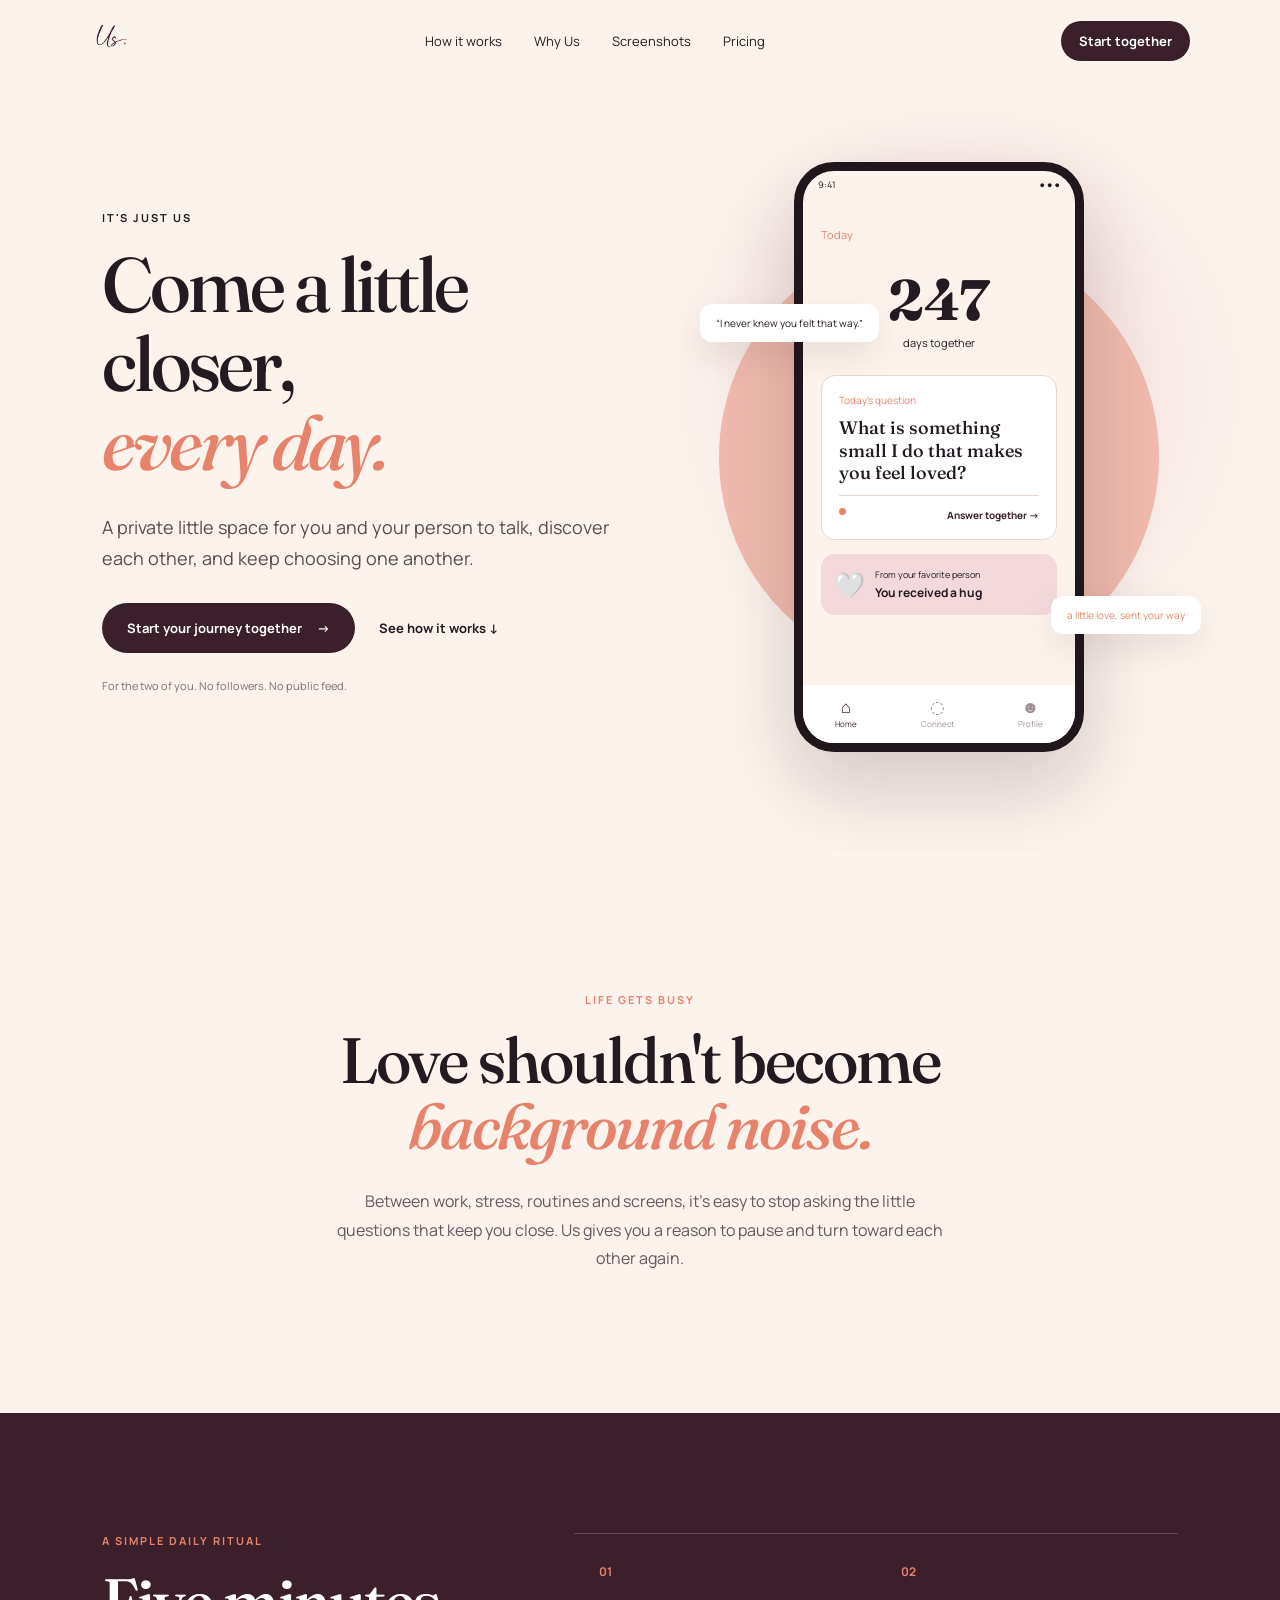
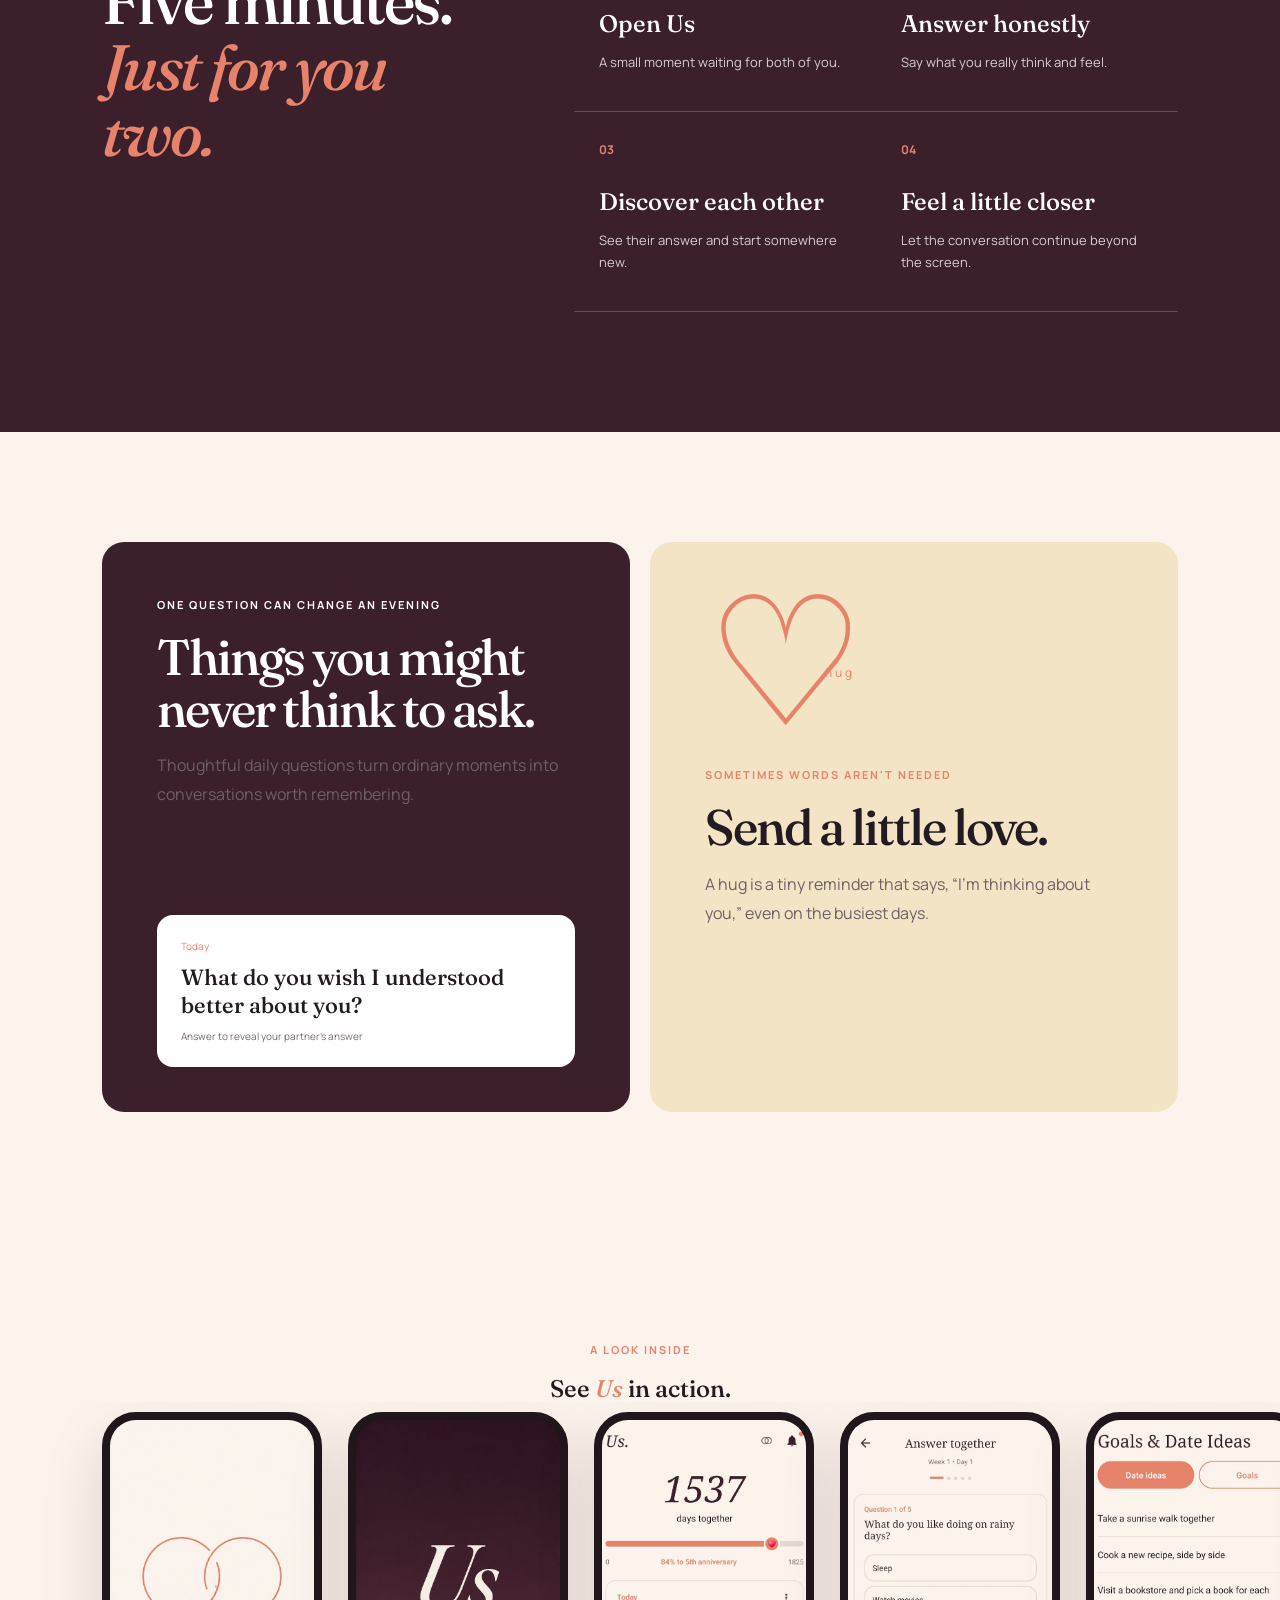
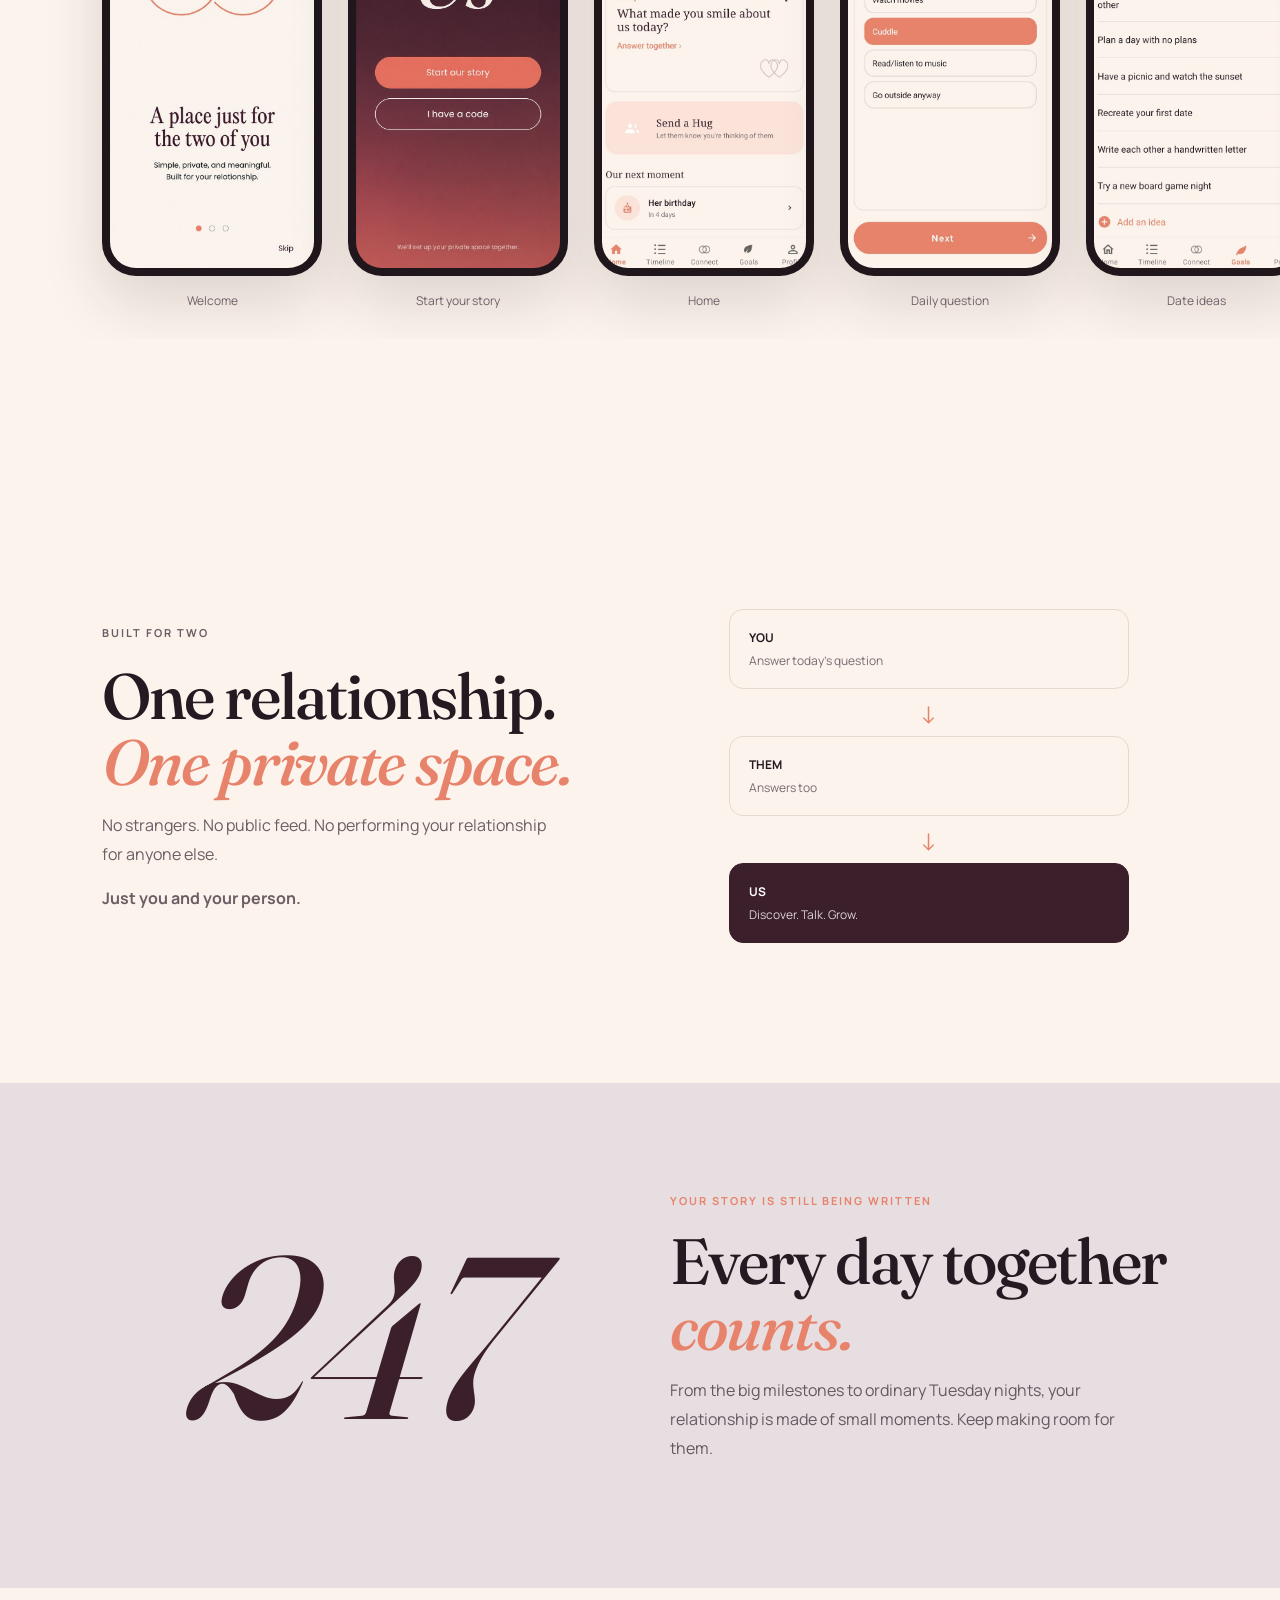
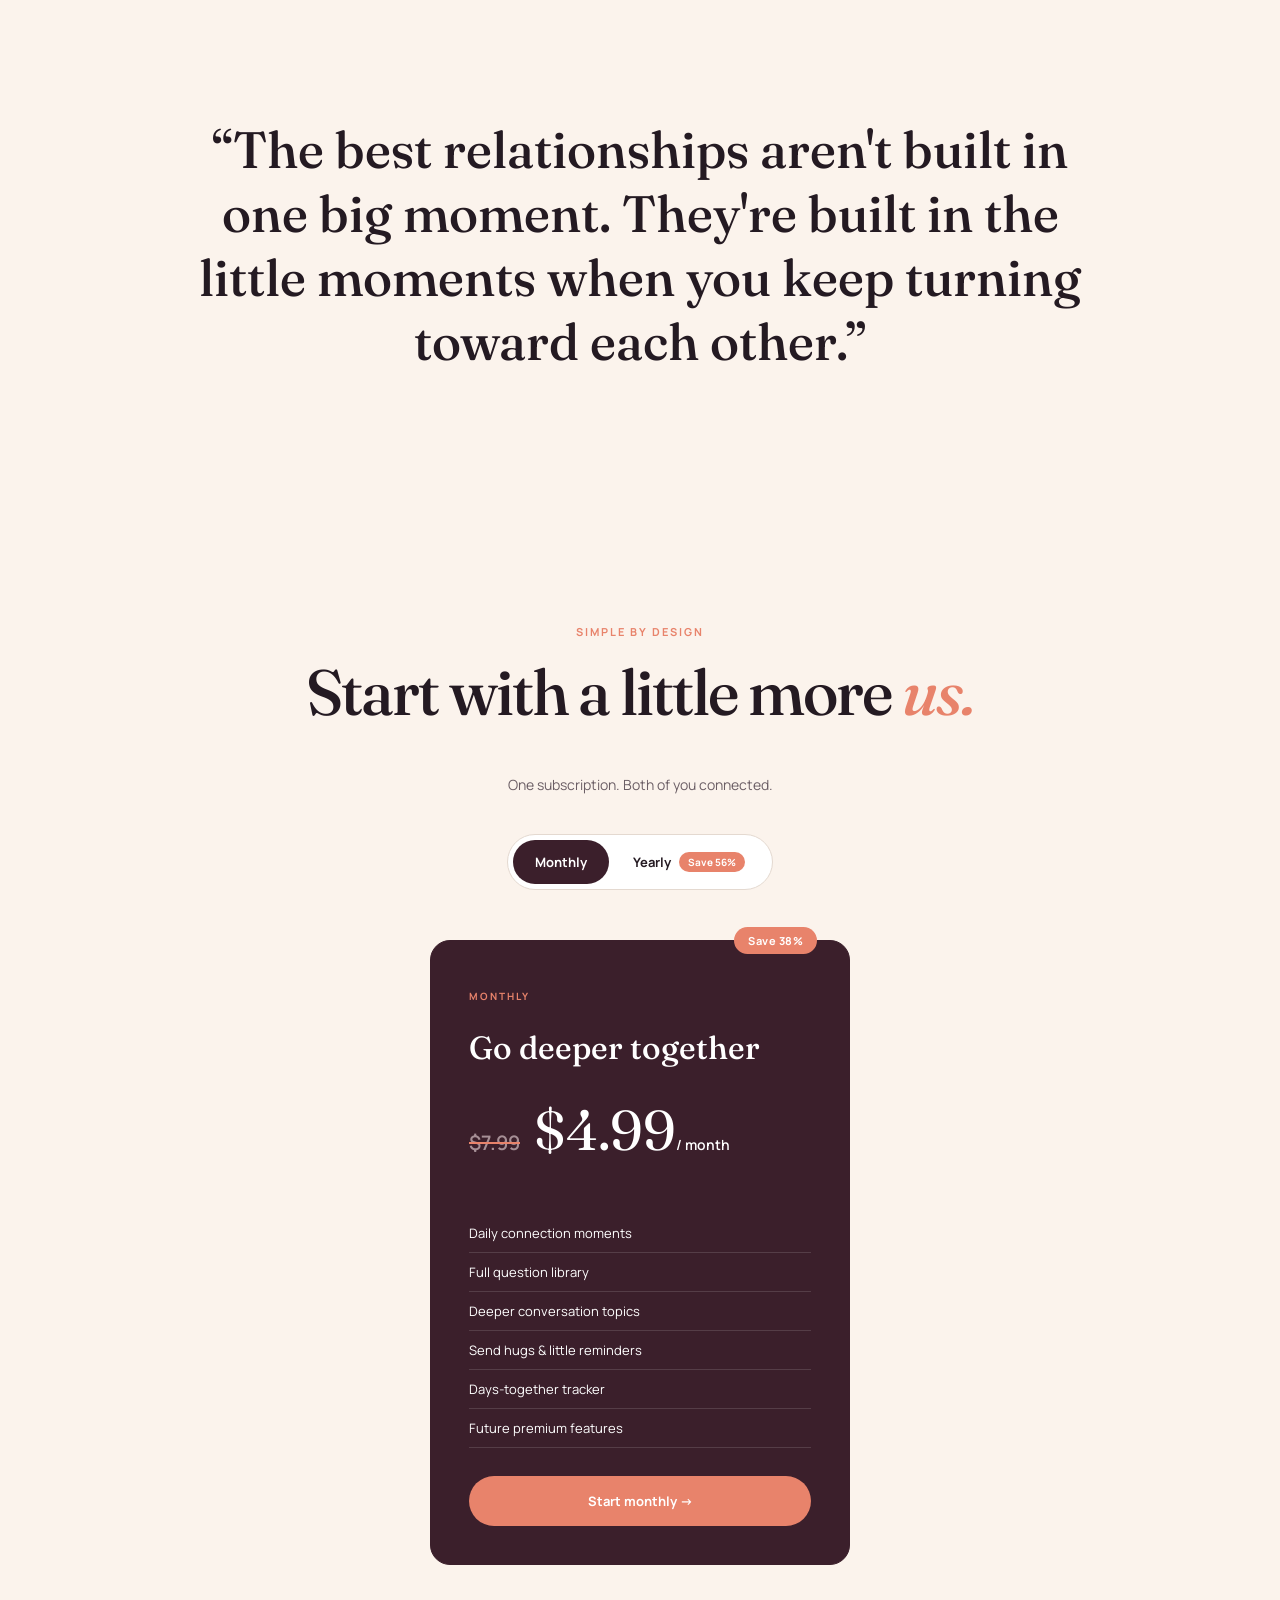
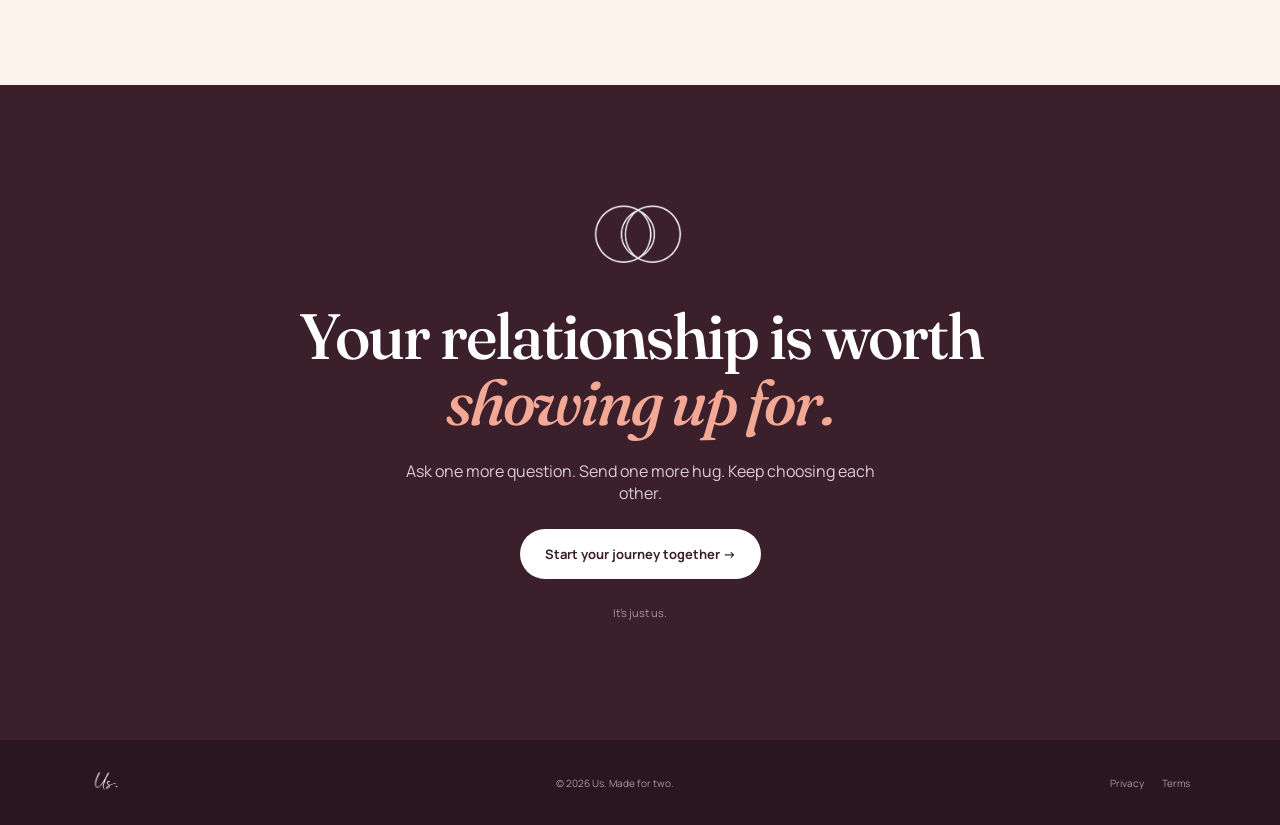
==== commit a76b5181: "Update index.html" ====
--- a/index.html
+++ b/index.html
@@ -1,14 +1,4 @@
 <!doctype html><html lang="en"><head><meta charset="utf-8"><meta name="viewport" content="width=device-width,initial-scale=1"><title>Us — Come a little closer, every day.</title><meta name="description" content="Us is a private space for couples to connect through daily questions, shared moments, and little reminders of love."><link rel="preconnect" href="https://fonts.googleapis.com"><link rel="preconnect" href="https://fonts.gstatic.com" crossorigin><link href="https://fonts.googleapis.com/css2?family=Fraunces:opsz,wght@9..144,500;9..144,600;9..144,700&family=Manrope:wght@400;500;600;700&display=swap" rel="stylesheet"><link rel="stylesheet" href="style.css"></head><body>
-<nav><a class="brand" href="#"><img src="assets/img_logo_us_wordmark.png" alt="Us"></a><div class="navlinks"><a href="#how">How it works</a><a href="#features">Why Us</a><a href="#screenshots">Screenshots</a><a href="#pricing">Pricing</a></div><a class="btn small" href="#start">Start together</a></nav>
-<main>
-<section class="hero"><div class="hero-copy"><p class="eyebrow">IT'S JUST US</p><h1>Come a little closer,<br><em>every day.</em></h1><p class="lead">A private little space for you and your person to talk, discover each other, and keep choosing one another.</p><div class="actions"><a class="btn" href="#start">Start your journey together <span>→</span></a><a class="textlink" href="#how">See how it works ↓</a></div><p class="micro">For the two of you. No followers. No public feed.</p></div><div class="phone-wrap"><div class="halo"></div><div class="phone"><div class="status"><span>9:41</span><span>● ● ●</span></div><div class="screen"><p class="today">Today</p><h3>247</h3><p class="days">days together</p><div class="question"><span>Today’s question</span><strong>What is something small I do that makes you feel loved?</strong><div class="qfooter"><i></i><b>Answer together →</b></div></div><div class="hug"><span>🤍</span><div><small>From your favorite person</small><strong>You received a hug</strong></div></div><div class="tabs"><span class="active">⌂<small>Home</small></span><span>◌<small>Connect</small></span><span>☻<small>Profile</small></span></div></div></div><div class="floating-note note1">“I never knew you felt that way.”</div><div class="floating-note note2">a little love, sent your way</div></div></section>
-<section class="intro"><p class="eyebrow coral">LIFE GETS BUSY</p><h2>Love shouldn't become<br><em>background noise.</em></h2><p>Between work, stress, routines and screens, it's easy to stop asking the little questions that keep you close. Us gives you a reason to pause and turn toward each other again.</p></section>
-<section id="how" class="how"><div><p class="eyebrow coral">A SIMPLE DAILY RITUAL</p><h2>Five minutes.<br><em>Just for you two.</em></h2></div><div class="steps"><article><b>01</b><h3>Open Us</h3><p>A small moment waiting for both of you.</p></article><article><b>02</b><h3>Answer honestly</h3><p>Say what you really think and feel.</p></article><article><b>03</b><h3>Discover each other</h3><p>See their answer and start somewhere new.</p></article><article><b>04</b><h3>Feel a little closer</h3><p>Let the conversation continue beyond the screen.</p></article></div></section>
-<section id="features" class="feature-block"><div class="feature-card plum"><p class="eyebrow">ONE QUESTION CAN CHANGE AN EVENING</p><h2>Things you might never think to ask.</h2><p>Thoughtful daily questions turn ordinary moments into conversations worth remembering.</p><div class="mini-card"><span>Today</span><strong>What do you wish I understood better about you?</strong><small>Answer to reveal your partner's answer</small></div></div><div class="feature-card cream"><div class="hug-art">♡<span>hug</span></div><p class="eyebrow coral">SOMETIMES WORDS AREN'T NEEDED</p><h2>Send a little love.</h2><p>A hug is a tiny reminder that says, “I'm thinking about you,” even on the busiest days.</p></div></section>
-<section id="screenshots" class="screenshots"><p class="eyebrow coral">A LOOK INSIDE</p><h2>See <em>Us</em> in action.</h2><div class="shot-row">
-<figure class="shot"><div class="mini-phone"><img src="assets/screenshots/onboarding_intro.jpg" alt="Onboarding screen: a place just for the two of you"></div><figcaption>Welcome</figcaption></figure>
-<figure class=<!doctype html><html lang="en"><head><meta charset="utf-8"><meta name="viewport" content="width=device-width,initial-scale=1"><title>Us — Come a little closer, every day.</title><meta name="description" content="Us is a private space for couples to connect through daily questions, shared moments, and little reminders of love."><link rel="preconnect" href="https://fonts.googleapis.com"><link rel="preconnect" href="https://fonts.gstatic.com" crossorigin><link href="https://fonts.googleapis.com/css2?family=Fraunces:opsz,wght@9..144,500;9..144,600;9..144,700&family=Manrope:wght@400;500;600;700&display=swap" rel="stylesheet"><link rel="stylesheet" href="style.css"></head><body>
-<nav><a class="brand"<!doctype html><html lang="en"><head><meta charset="utf-8"><meta name="viewport" content="width=device-width,initial-scale=1"><title>Us — Come a little closer, every day.</title><meta name="description" content="Us is a private space for couples to connect through daily questions, shared moments, and little reminders of love."><link rel="preconnect" href="https://fonts.googleapis.com"><link rel="preconnect" href="https://fonts.gstatic.com" crossorigin><link href="https://fonts.googleapis.com/css2?family=Fraunces:opsz,wght@9..144,500;9..144,600;9..144,700&family=Manrope:wght@400;500;600;700&display=swap" rel="stylesheet"><link rel="stylesheet" href="style.css"></head><body>
 <nav><a class="brand" href="#"><img src="assets/img_logo_us_wordmark.png" alt="Us"></a><div class="navlinks"><a href="#how">How it works</a><a href="#features">Why Us</a><a href="#screenshots">Screenshots</a><a href="#pricing">Pricing</a></div><a class="btn small" href="#start">Start together</a></nav>
 <main>
 <section class="hero"><div class="hero-copy"><p class="eyebrow">IT'S JUST US</p><h1>Come a little closer,<br><em>every day.</em></h1><p class="lead">A private little space for you and your person to talk, discover each other, and keep choosing one another.</p><div class="actions"><a class="btn" href="#start">Start your journey together <span>→</span></a><a class="textlink" href="#how">See how it works ↓</a></div><p class="micro">For the two of you. No followers. No public feed.</p></div><div class="phone-wrap"><div class="halo"></div><div class="phone"><div class="status"><span>9:41</span><span>● ● ●</span></div><div class="screen"><p class="today">Today</p><h3>247</h3><p class="days">days together</p><div class="question"><span>Today’s question</span><strong>What is something small I do that makes you feel loved?</strong><div class="qfooter"><i></i><b>Answer together →</b></div></div><div class="hug"><span>🤍</span><div><small>From your favorite person</small><strong>You received a hug</strong></div></div><div class="tabs"><span class="active">⌂<small>Home</small></span><span>◌<small>Connect</small></span><span>☻<small>Profile</small></span></div></div></div><div class="floating-note note1">“I never knew you felt that way.”</div><div class="floating-note note2">a little love, sent your way</div></div></section>
@@ -40,57 +30,3 @@
 <section class="final" id="start"><img src="assets/img_logo_mark.png" alt="Us"><h2>Your relationship is worth<br><em>showing up for.</em></h2><p>Ask one more question. Send one more hug. Keep choosing each other.</p><a class="btn light" href="#">Start your journey together →</a><small>It's just us.</small></section>
 </main><footer><img src="assets/img_logo_us_wordmark.png" alt="Us"><span>© 2026 Us. Made for two.</span><div><a href="#">Privacy</a><a href="#">Terms</a></div></footer>
 </body></html>
- href="#"><img src="assets/img_logo_us_wordmark.png" alt="Us"></a><div class="navlinks"><a href="#how">How it works</a><a href="#features">Why Us</a><a href="#screenshots">Screenshots</a><a href="#pricing">Pricing</a></div><a class="btn small" href="#start">Start together</a></nav>
-<main>
-<section class="hero"><div class="hero-copy"><p class="eyebrow">IT'S JUST US</p><h1>Come a little closer,<br><em>every day.</em></h1><p class="lead">A private little space for you and your person to talk, discover each other, and keep choosing one another.</p><div class="actions"><a class="btn" href="#start">Start your journey together <span>→</span></a><a class="textlink" href="#how">See how it works ↓</a></div><p class="micro">For the two of you. No followers. No public feed.</p></div><div class="phone-wrap"><div class="halo"></div><div class="phone"><div class="status"><span>9:41</span><span>● ● ●</span></div><div class="screen"><p class="today">Today</p><h3>247</h3><p class="days">days together</p><div class="question"><span>Today’s question</span><strong>What is something small I do that makes you feel loved?</strong><div class="qfooter"><i></i><b>Answer together →</b></div></div><div class="hug"><span>🤍</span><div><small>From your favorite person</small><strong>You received a hug</strong></div></div><div class="tabs"><span class="active">⌂<small>Home</small></span><span>◌<small>Connect</small></span><span>☻<small>Profile</small></span></div></div></div><div class="floating-note note1">“I never knew you felt that way.”</div><div class="floating-note note2">a little love, sent your way</div></div></section>
-<section class="intro"><p class="eyebrow coral">LIFE GETS BUSY</p><h2>Love shouldn't become<br><em>background noise.</em></h2><p>Between work, stress, routines and screens, it's easy to stop asking the little questions that keep you close. Us gives you a reason to pause and turn toward each other again.</p></section>
-<section id="how" class="how"><div><p class="eyebrow coral">A SIMPLE DAILY RITUAL</p><h2>Five minutes.<br><em>Just for you two.</em></h2></div><div class="steps"><article><b>01</b><h3>Open Us</h3><p>A small moment waiting for both of you.</p></article><article><b>02</b><h3>Answer honestly</h3><p>Say what you really think and feel.</p></article><article><b>03</b><h3>Discover each other</h3><p>See their answer and start somewhere new.</p></article><article><b>04</b><h3>Feel a little closer</h3><p>Let the conversation continue beyond the screen.</p></article></div></section>
-<section id="features" class="feature-block"><div class="feature-card plum"><p class="eyebrow">ONE QUESTION CAN CHANGE AN EVENING</p><h2>Things you might never think to ask.</h2><p>Thoughtful daily questions turn ordinary moments into conversations worth remembering.</p><div class="mini-card"><span>Today</span><strong>What do you wish I understood better about you?</strong><small>Answer to reveal your partner's answer</small></div></div><div class="feature-card cream"><div class="hug-art">♡<span>hug</span></div><p class="eyebrow coral">SOMETIMES WORDS AREN'T NEEDED</p><h2>Send a little love.</h2><p>A hug is a tiny reminder that says, “I'm thinking about you,” even on the busiest days.</p></div></section>
-<section id="screenshots" class="screenshots"><p class="eyebrow coral">A LOOK INSIDE</p><h2>See <em>Us</em> in action.</h2><div class="shot-row">
-<figure class="shot"><div class="mini-phone"><img src="assets/screenshots/onboarding_intro.jpg" alt="Onboarding screen: a place just for the two of you"></div><figcaption>Welcome</figcaption></figure>
-<figure class="shot"><div class="mini-phone"><img src="assets/screenshots/welcome_start.jpg" alt="Start your story screen"></div><figcaption>Start your story</figcaption></figure>
-<figure class="shot"><div class="mini-phone"><img src="assets/screenshots/home_screen.jpg" alt="Home screen showing days together counter"></div><figcaption>Home</figcaption></figure>
-<figure class="shot"><div class="mini-phone"><img src="assets/screenshots/q_rainy_days.jpg" alt="Daily question screen"></div><figcaption>Daily question</figcaption></figure>
-<figure class="shot"><div class="mini-phone"><img src="assets/screenshots/goals_date_ideas.jpg" alt="Date ideas list screen"></div><figcaption>Date ideas</figcaption></figure>
-<figure class="shot"><div class="mini-phone"><img src="assets/screenshots/goals_progress.jpg" alt="Shared goals progress screen"></div><figcaption>Shared goals</figcaption></figure>
-<figure class="shot"><div class="mini-phone"><img src="assets/screenshots/timeline_photos.jpg" alt="Timeline of couple photos and memories"></div><figcaption>Your timeline</figcaption></figure>
-<figure class="shot"><div class="mini-phone"><img src="assets/screenshots/milestone_365.jpg" alt="365 days together milestone screen"></div><figcaption>Milestones</figcaption></figure>
-<figure class="shot"><div class="mini-phone"><img src="assets/screenshots/privacy_promise.jpg" alt="Privacy promise screen"></div><figcaption>Private, always</figcaption></figure>
-</div></section>
-<section class="private"><div class="private-copy"><p class="eyebrow coral">BUILT FOR TWO</p><h2>One relationship.<br><em>One private space.</em></h2><p>No strangers. No public feed. No performing your relationship for anyone else.</p><p><strong>Just you and your person.</strong></p></div><div class="flow"><div>YOU <span>Answer today’s question</span></div><i>↓</i><div>THEM <span>Answers too</span></div><i>↓</i><div class="usflow">US <span>Discover. Talk. Grow.</span></div></div></section>
-<section class="story"><div class="number">247</div><div><p class="eyebrow coral">YOUR STORY IS STILL BEING WRITTEN</p><h2>Every day together<br><em>counts.</em></h2><p>From the big milestones to ordinary Tuesday nights, your relationship is made of small moments. Keep making room for them.</p></div></section>
-<section class="quote"><blockquote>“The best relationships aren't built in one big moment. They're built in the little moments when you keep turning toward each other.”</blockquote></section>
-<section id="pricing" class="pricing"><p class="eyebrow coral">SIMPLE BY DESIGN</p><h2>Start with a little more <em>us.</em></h2><p class="both center">One subscription. Both of you connected.</p>
-<div class="toggle" role="tablist" aria-label="Billing period"><button type="button" class="toggle-btn active" data-plan="monthly">Monthly</button><button type="button" class="toggle-btn" data-plan="yearly">Yearly <span class="save">Save 56%</span></button></div>
-<div class="plans">
-<article class="premium" data-plan-card="monthly"><span class="best-badge save-badge">Save 38%</span><p class="plan">MONTHLY</p><h3>Go deeper together</h3><div class="price-block"><span class="price-was">$7.99</span><span class="price-now">$4.99<small>/ month</small></span></div><ul><li>Daily connection moments</li><li>Full question library</li><li>Deeper conversation topics</li><li>Send hugs & little reminders</li><li>Days-together tracker</li><li>Future premium features</li></ul><a href="#start" class="btn">Start monthly →</a></article>
-<article class="premium best" data-plan-card="yearly" hidden><span class="best-badge save-badge">Save 56%</span><p class="plan">YEARLY</p><h3>Go deeper together</h3><div class="price-block"><span class="price-was">$95.88</span><span class="price-now">$41.90<small>/ year</small></span></div><p class="price-note">Just $3.49/month, billed annually</p><ul><li>Daily connection moments</li><li>Full question library</li><li>Deeper conversation topics</li><li>Send hugs & little reminders</li><li>Days-together tracker</li><li>Future premium features</li></ul><a href="#start" class="btn">Start yearly →</a></article>
-</div>
-<script>document.querySelectorAll('.toggle-btn').forEach(function(btn){btn.addEventListener('click',function(){document.querySelectorAll('.toggle-btn').forEach(function(b){b.classList.remove('active')});btn.classList.add('active');var plan=btn.getAttribute('data-plan');document.querySelectorAll('[data-plan-card]').forEach(function(el){el.hidden=el.getAttribute('data-plan-card')!==plan;});});});</script>
-</section>
-<section class="final" id="start"><img src="assets/img_logo_mark.png" alt="Us"><h2>Your relationship is worth<br><em>showing up for.</em></h2><p>Ask one more question. Send one more hug. Keep choosing each other.</p><a class="btn light" href="#">Start your journey together →</a><small>It's just us.</small></section>
-</main><footer><img src="assets/img_logo_us_wordmark.png" alt="Us"><span>© 2026 Us. Made for two.</span><div><a href="#">Privacy</a><a href="#">Terms</a></div></footer>
-</body></html>
-"shot"><div class="mini-phone"><img src="assets/screenshots/welcome_start.jpg" alt="Start your story screen"></div><figcaption>Start your story</figcaption></figure>
-<figure class="shot"><div class="mini-phone"><img src="assets/screenshots/home_screen.jpg" alt="Home screen showing days together counter"></div><figcaption>Home</figcaption></figure>
-<figure class="shot"><div class="mini-phone"><img src="assets/screenshots/q_rainy_days.jpg" alt="Daily question screen"></div><figcaption>Daily question</figcaption></figure>
-<figure class="shot"><div class="mini-phone"><img src="assets/screenshots/goals_date_ideas.jpg" alt="Date ideas list screen"></div><figcaption>Date ideas</figcaption></figure>
-<figure class="shot"><div class="mini-phone"><img src="assets/screenshots/goals_progress.jpg" alt="Shared goals progress screen"></div><figcaption>Shared goals</figcaption></figure>
-<figure class="shot"><div class="mini-phone"><img src="assets/screenshots/timeline_photos.jpg" alt="Timeline of couple photos and memories"></div><figcaption>Your timeline</figcaption></figure>
-<figure class="shot"><div class="mini-phone"><img src="assets/screenshots/milestone_365.jpg" alt="365 days together milestone screen"></div><figcaption>Milestones</figcaption></figure>
-<figure class="shot"><div class="mini-phone"><img src="assets/screenshots/privacy_promise.jpg" alt="Privacy promise screen"></div><figcaption>Private, always</figcaption></figure>
-</div></section>
-<section class="private"><div class="private-copy"><p class="eyebrow coral">BUILT FOR TWO</p><h2>One relationship.<br><em>One private space.</em></h2><p>No strangers. No public feed. No performing your relationship for anyone else.</p><p><strong>Just you and your person.</strong></p></div><div class="flow"><div>YOU <span>Answer today’s question</span></div><i>↓</i><div>THEM <span>Answers too</span></div><i>↓</i><div class="usflow">US <span>Discover. Talk. Grow.</span></div></div></section>
-<section class="story"><div class="number">247</div><div><p class="eyebrow coral">YOUR STORY IS STILL BEING WRITTEN</p><h2>Every day together<br><em>counts.</em></h2><p>From the big milestones to ordinary Tuesday nights, your relationship is made of small moments. Keep making room for them.</p></div></section>
-<section class="quote"><blockquote>“The best relationships aren't built in one big moment. They're built in the little moments when you keep turning toward each other.”</blockquote></section>
-<section id="pricing" class="pricing"><p class="eyebrow coral">SIMPLE BY DESIGN</p><h2>Start with a little more <em>us.</em></h2><p class="both center">One subscription. Both of you connected.</p>
-<div class="toggle" role="tablist" aria-label="Billing period"><button type="button" class="toggle-btn active" data-plan="monthly">Monthly</button><button type="button" class="toggle-btn" data-plan="yearly">Yearly <span class="save">Save 30%</span></button></div>
-<div class="plans">
-<article class="premium" data-plan-card="monthly"><p class="plan">MONTHLY</p><h3>Go deeper together</h3><div class="price-block"><span class="price-was">$7.99</span><span class="price-now">$4.99<small>/ month</small></span></div><ul><li>Daily connection moments</li><li>Full question library</li><li>Deeper conversation topics</li><li>Send hugs & little reminders</li><li>Days-together tracker</li><li>Future premium features</li></ul><a href="#start" class="btn">Start monthly →</a></article>
-<article class="premium best" data-plan-card="yearly" hidden><span class="best-badge">Save 30%</span><p class="plan">YEARLY</p><h3>Go deeper together</h3><div class="price-block"><span class="price-was">$95.88</span><span class="price-now">$41.90<small>/ year</small></span></div><p class="price-note">Just $3.49/month, billed annually</p><ul><li>Daily connection moments</li><li>Full question library</li><li>Deeper conversation topics</li><li>Send hugs & little reminders</li><li>Days-together tracker</li><li>Future premium features</li></ul><a href="#start" class="btn">Start yearly →</a></article>
-</div>
-<script>document.querySelectorAll('.toggle-btn').forEach(function(btn){btn.addEventListener('click',function(){document.querySelectorAll('.toggle-btn').forEach(function(b){b.classList.remove('active')});btn.classList.add('active');var plan=btn.getAttribute('data-plan');document.querySelectorAll('[data-plan-card]').forEach(function(el){el.hidden=el.getAttribute('data-plan-card')!==plan;});});});</script>
-</section>
-<section class="final" id="start"><img src="assets/img_logo_mark.png" alt="Us"><h2>Your relationship is worth<br><em>showing up for.</em></h2><p>Ask one more question. Send one more hug. Keep choosing each other.</p><a class="btn light" href="#">Start your journey together →</a><small>It's just us.</small></section>
-</main><footer><img src="assets/img_logo_us_wordmark.png" alt="Us"><span>© 2026 Us. Made for two.</span><div><a href="#">Privacy</a><a href="#">Terms</a></div></footer>
-</body></html>
